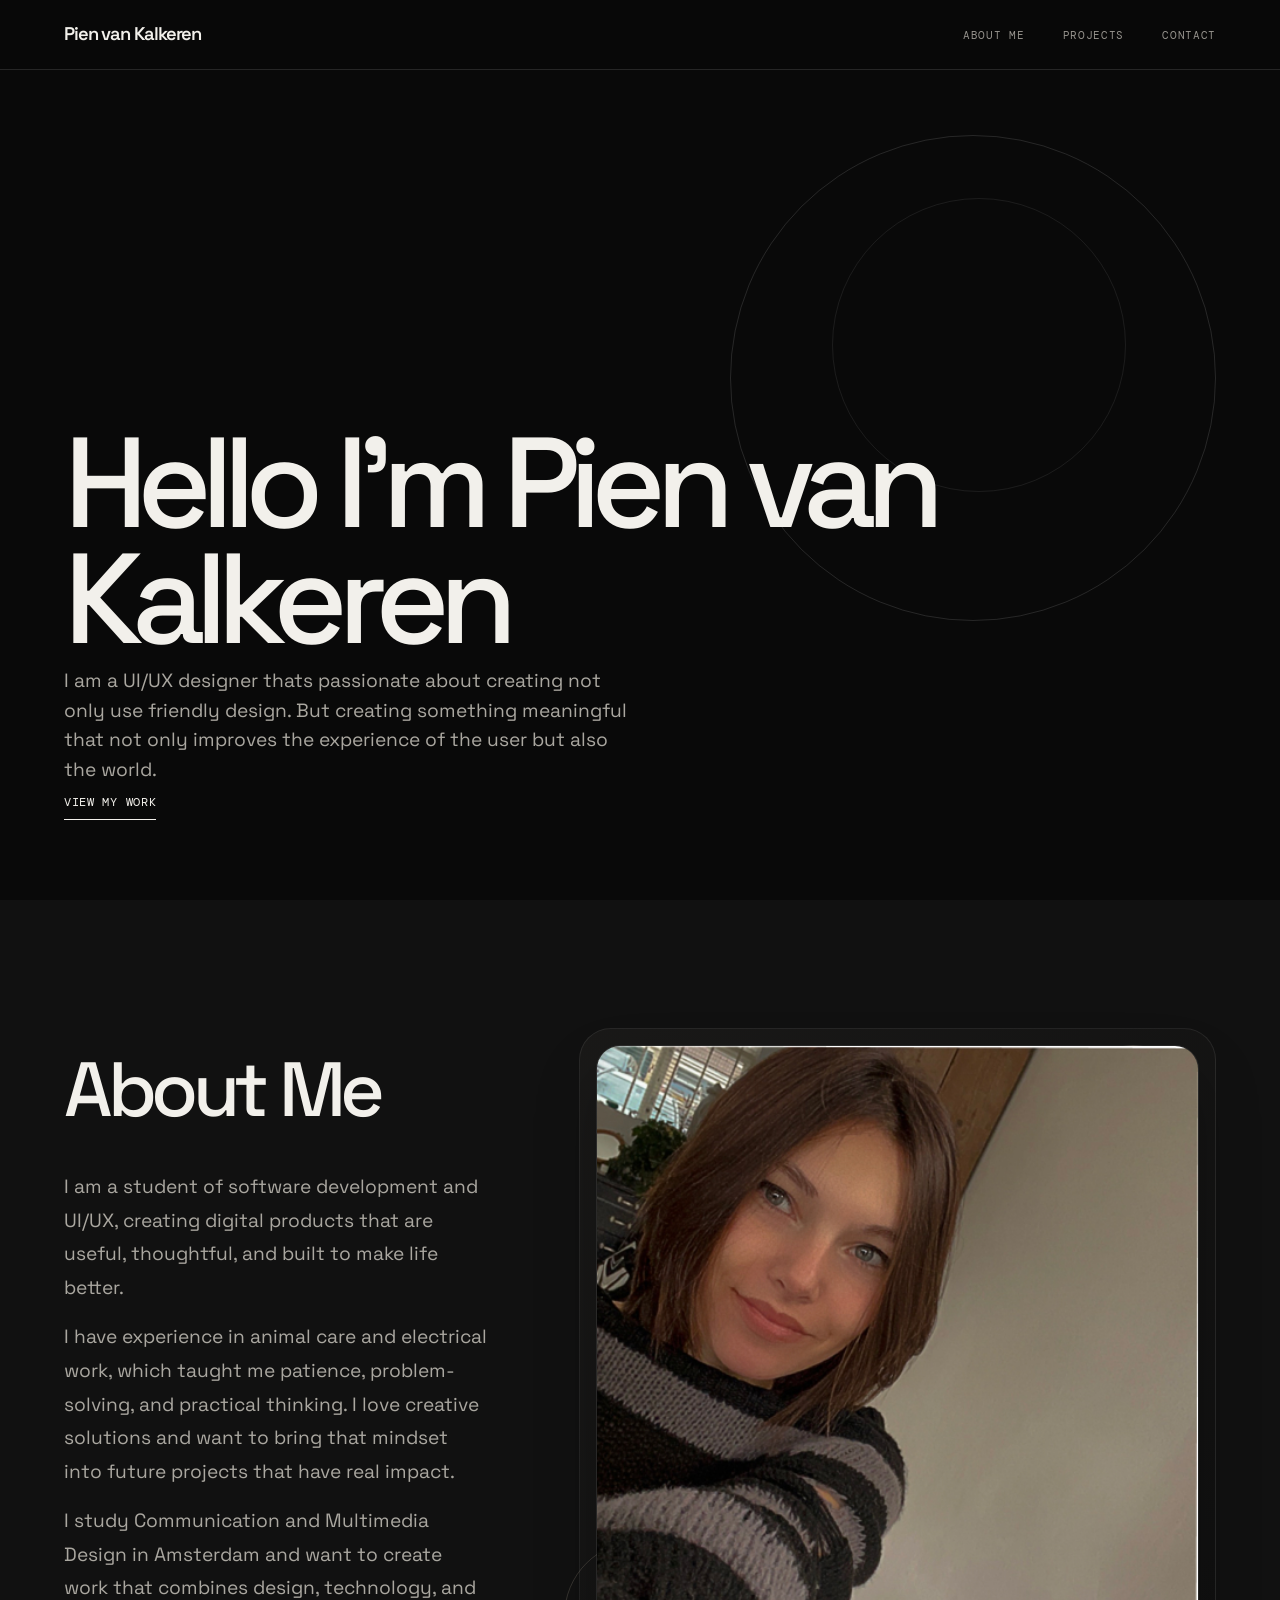
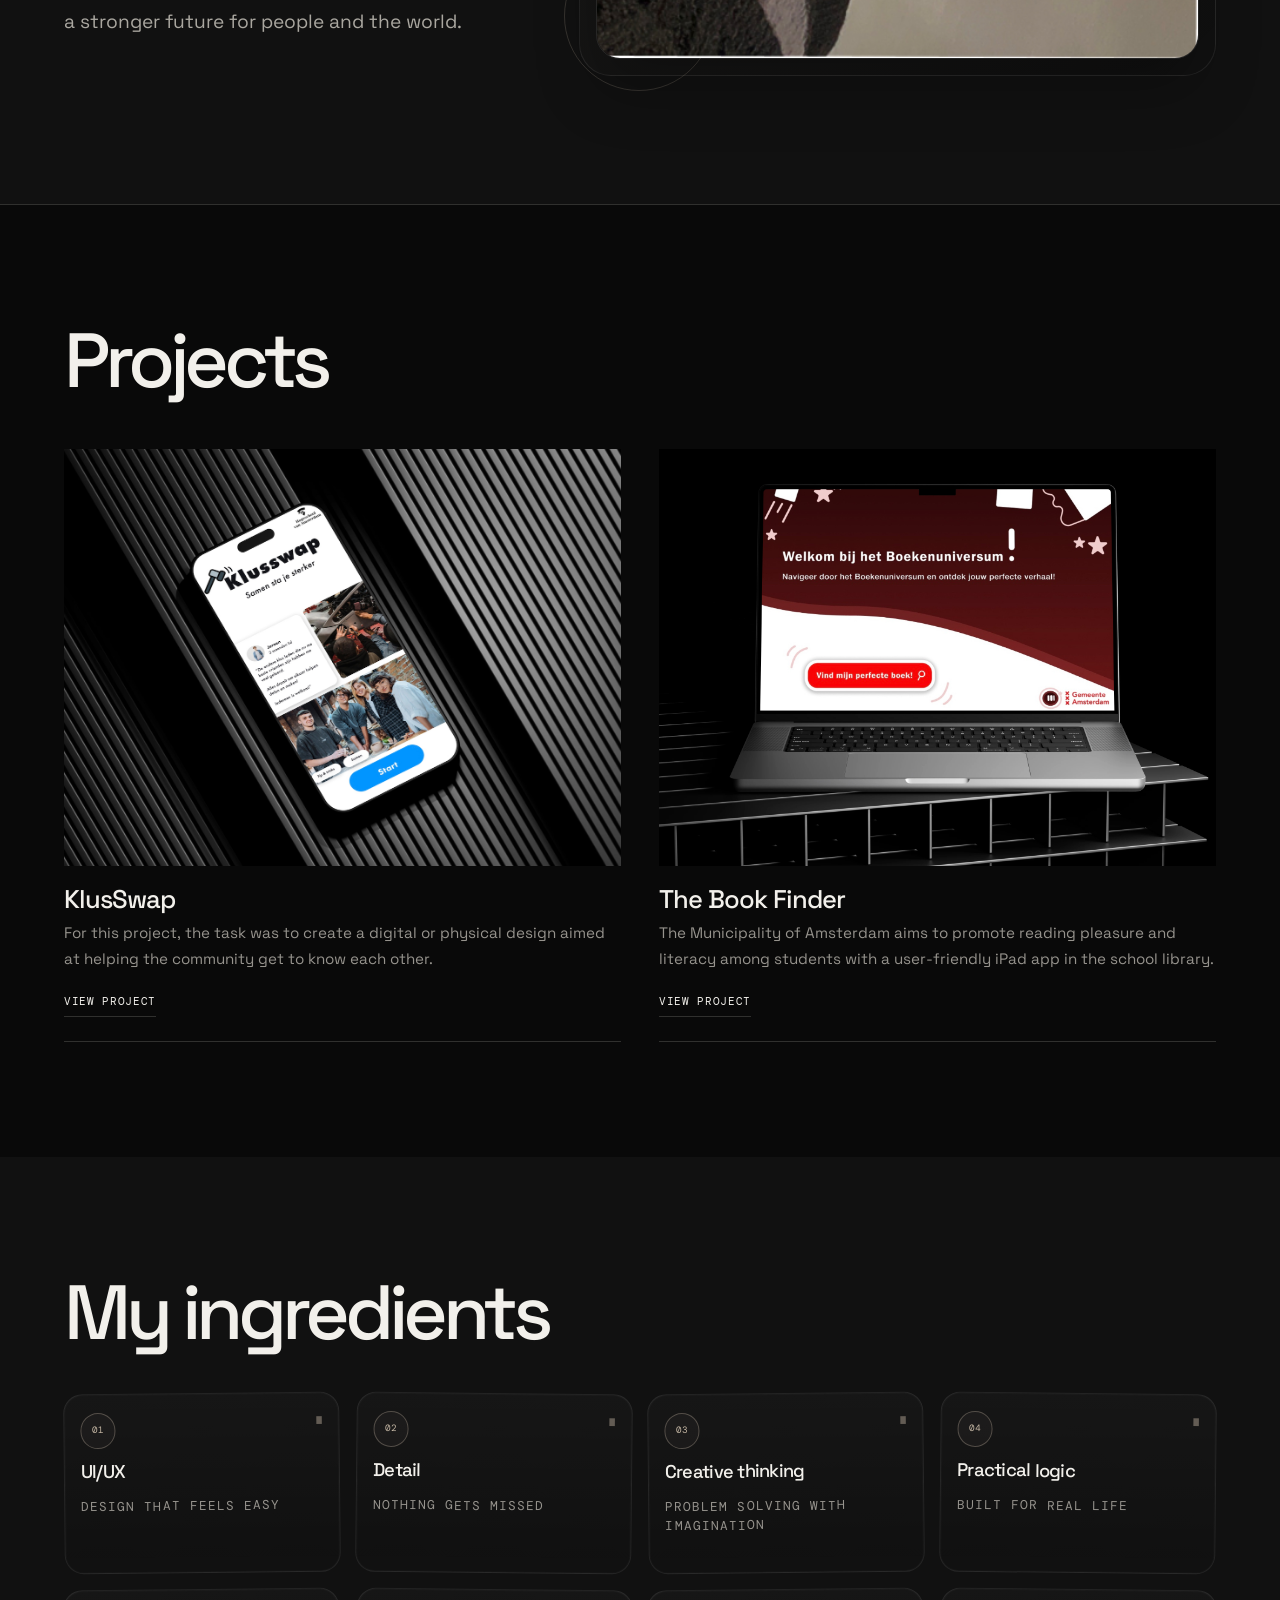
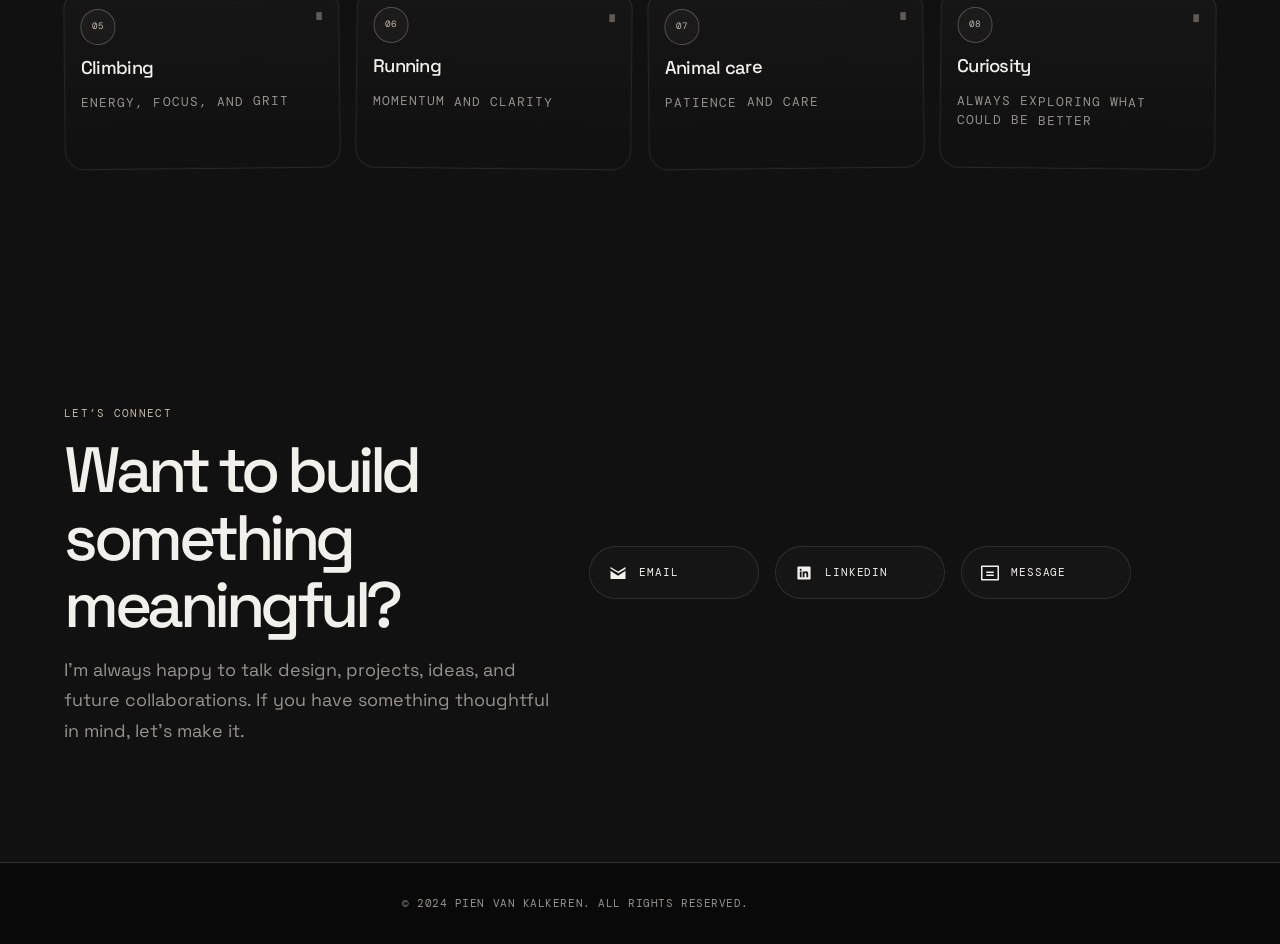
==== index.html @ 585f3066 "p" ====
<!DOCTYPE html>
<html lang="en">
<head>
    <meta charset="UTF-8">
    <meta name="viewport" content="width=device-width, initial-scale=1.0">
    <title>Portfolio | Pien van Kalkeren</title>
    <link rel="stylesheet" href="./css/styles.css">
    <link rel="stylesheet" href="https://fonts.googleapis.com/css2?family=Poppins:wght@400;600;700&display=swap">
</head>
<body class="home">
    <header>
        <nav>
            <a href="./index.html">Pien van Kalkeren</a>
                <ul>
                    <li><a href="./overmij.html">About Me</a></li>
                    <li><a href="./projecten.html">Projects</a></li>
                    <li><a href="./contact.html">Contact</a></li>
                </ul>

                 <div class="hamburger">
                       <svg xmlns="http://www.w3.org/2000/svg" fill="none" viewBox="0 0 24 24" stroke="currentColor">
                <path stroke-linecap="round" stroke-linejoin="round" stroke-width="2" d="M4 6h16M4 12h16M4 18h16"></path>
            </svg>
        </div>
        </nav>
    </header>
  
    <main>
        <section>
            <div>
                <h1>Hello I'm Pien van Kalkeren</h1>
                    <p>I am a UI/UX designer thats passionate about creating not only use friendly design. But creating something meaningful that not only improves the experience of the user but also the world. </p>
                         <a href="./projecten.html">View My Work</a>
            </div>
        </section>

        <section class="photo-section">
            <div class="text-left">
                <h2>About Me</h2>
                <p>I am a student of software development and UI/UX, creating digital products that are useful, thoughtful, and built to make life better.</p>
                <p>I have experience in animal care and electrical work, which taught me patience, problem-solving, and practical thinking. I love creative solutions and want to bring that mindset into future projects that have real impact.</p>
                <p>I study Communication and Multimedia Design in Amsterdam and want to create work that combines design, technology, and a stronger future for people and the world.</p>
            </div>
            <div class="image-right">
                <img src="./images/pien-portrait.jpg" alt="Pien van Kalkeren" />
            </div>
        </section>

        <section>
            <h2>Projects</h2>
            <div>
                <article>
                    <img src="./images/boekenzoeker.jpg" alt="Screenshot of Project 1">
                        <h3>KlusSwap</h3>
                            <p>For this project, the task was to create a digital or physical design aimed at helping the community get to know each other.</p>
                                <a href="./boekenzoeker.html">View Project</a>
                </article>
                <article>
                    <img src="./images/klusswap.jpg" alt="KlusSwap">
                        <h3> The Book Finder</h3>
                            <p>The Municipality of Amsterdam aims to promote reading pleasure and literacy among students with a user-friendly iPad app in the school library.</p>
                                <a href="./Klusswap.html">View Project</a>
                </article>
            </div>
        </section>

        <section class="creative-mix">
            <h2>My ingredients</h2>
            <div class="ingredient-grid">
                <div class="ingredient-card"><span>01</span><strong>UI/UX</strong><small>Design that feels easy</small></div>
                <div class="ingredient-card"><span>02</span><strong>Detail</strong><small>Nothing gets missed</small></div>
                <div class="ingredient-card"><span>03</span><strong>Creative thinking</strong><small>Problem solving with imagination</small></div>
                <div class="ingredient-card"><span>04</span><strong>Practical logic</strong><small>Built for real life</small></div>
                <div class="ingredient-card"><span>05</span><strong>Climbing</strong><small>Energy, focus, and grit</small></div>
                <div class="ingredient-card"><span>06</span><strong>Running</strong><small>Momentum and clarity</small></div>
                <div class="ingredient-card"><span>07</span><strong>Animal care</strong><small>Patience and care</small></div>
                <div class="ingredient-card"><span>08</span><strong>Curiosity</strong><small>Always exploring what could be better</small></div>
            </div>
        </section>

        <section class="contact-fun">
            <div class="contact-fun-copy">
                <small>Let’s connect</small>
                <h2>Want to build something meaningful?</h2>
                <p>I’m always happy to talk design, projects, ideas, and future collaborations. If you have something thoughtful in mind, let’s make it.</p>
            </div>

            <div class="contact-icons">
                <a href="mailto:pienvk@hotmail.com" class="contact-icon" aria-label="E-mail">
                    <svg xmlns="http://www.w3.org/2000/svg" width="48" height="48" fill="currentColor" viewBox="0 0 24 24"><path d="M12 12.713l10-6V4l-10 6-10-6v2l10 6zm0 2.872L2 9v11h20V9l-10 6.585z"></path></svg>
                    <span>Email</span>
                </a>

                <a href="https://www.linkedin.com/in/pien-van-kalkeren-864843231" class="contact-icon" target="_blank" aria-label="LinkedIn">
                    <svg xmlns="http://www.w3.org/2000/svg" x="0px" y="0px" width="30" height="30" viewBox="0 0 30 30">
                        <path d="M24,4H6C4.895,4,4,4.895,4,6v18c0,1.105,0.895,2,2,2h18c1.105,0,2-0.895,2-2V6C26,4.895,25.105,4,24,4z M10.954,22h-2.95 v-9.492h2.95V22z M9.449,11.151c-0.951,0-1.72-0.771-1.72-1.72c0-0.949,0.77-1.719,1.72-1.719c0.948,0,1.719,0.771,1.719,1.719 C11.168,10.38,10.397,11.151,9.449,11.151z M22.004,22h-2.948v-4.616c0-1.101-0.02-2.517-1.533-2.517 c-1.535,0-1.771,1.199-1.771,2.437V22h-2.948v-9.492h2.83v1.297h0.04c0.394-0.746,1.356-1.533,2.791-1.533 c2.987,0,3.539,1.966,3.539,4.522V22z"></path>
                    </svg>
                    <span>LinkedIn</span>
                </a>

                <a href="contactpagina.html" class="contact-icon" aria-label="Contact Form">
                    <svg xmlns="http://www.w3.org/2000/svg" width="48" height="48" fill="currentColor" viewBox="0 0 24 24"><path d="M0 3c0-.553.447-1 1-1h22c.553 0 1 .447 1 1v18c0 .553-.447 1-1 1H1c-.553 0-1-.447-1-1V3zm2 1v16h20V4H2zm5 6h10v2H7v-2zm0 4h10v2H7v-2z"></path></svg>
                    <span>Message</span>
                </a>
            </div>
        </section>
        
    </main>

    <footer>
        <p>&copy; 2024 Pien van Kalkeren. All rights reserved.</p>
    </footer>
    <script src="./java/script.js"></script>
</body>
</html>
---- css/styles.css ----
/* PIEN â€” Dark Editorial Portfolio
   Replace your existing stylesheet with this file.
   Keeps the page hooks/classes found in your original CSS:
   .home, .intro, .project-cards, .photo-section, .skills-section,
   .vaardigheden-sectie, .vaardigheden-content, .contact-form,
   .contact-icons, .contact-icon, .carousel-container, .mobiel-carousel,
   and the body classes .vaardigheden, .contactformulier, .boekenzoeker.
*/

@import url('https://fonts.googleapis.com/css2?family=DM+Mono:wght@400;500&family=Space+Grotesk:wght@400;500;600;700&family=Cormorant+Garamond:ital,wght@0,500;0,600;1,500&display=swap');

:root {
  --bg: #090909;
  --surface: #111111;
  --surface-soft: #171717;
  --text: #f2f0eb;
  --muted: #96938d;
  --line: #30302e;
  --accent: #c6b8a5;
  --serif: 'Cormorant Garamond', Georgia, serif;
  --sans: 'Space Grotesk', Arial, sans-serif;
  --mono: 'DM Mono', monospace;
  --page-width: 1440px;
  --gutter: clamp(1.25rem, 5vw, 5rem);
}

*,
*::before,
*::after {
  box-sizing: border-box;
  margin: 0;
  padding: 0;
}

html {
  scroll-behavior: smooth;
  background: var(--bg);
}

body {
  min-height: 100%;
  overflow-x: hidden;
  background: var(--bg);
  color: var(--text);
  font-family: var(--sans);
  font-size: 16px;
  line-height: 1.65;
  -webkit-font-smoothing: antialiased;
  text-rendering: optimizeLegibility;
}

body, button, input, textarea {
  font-family: var(--sans);
}

img, video, iframe {
  max-width: 100%;
}

img {
  display: block;
  height: auto;
  object-fit: cover;
}

a {
  color: inherit;
  text-decoration: none;
  transition: color .25s ease, opacity .25s ease;
}

a:hover {
  color: var(--accent);
}

button {
  color: inherit;
  font: inherit;
}

::selection {
  color: var(--bg);
  background: var(--accent);
}

:focus-visible {
  outline: 1px solid var(--accent);
  outline-offset: 5px;
}

/* Type */
h1, h2, h3, h4 {
  color: var(--text);
  font-weight: 500;
  line-height: 1.05;
  letter-spacing: -.055em;
}

h1 { font-size: clamp(3.5rem, 9vw, 9rem); }
h2 { font-size: clamp(2.5rem, 5vw, 5.5rem); }
h3 { font-size: clamp(1.35rem, 2vw, 2rem); }

p {
  color: var(--muted);
  max-width: 68ch;
}

small, .eyebrow, .meta, .project-meta {
  font-family: var(--mono);
  font-size: .68rem;
  line-height: 1.5;
  letter-spacing: .08em;
  text-transform: uppercase;
  color: var(--muted);
}

/* Shared layout */
main {
  width: min(100%, var(--page-width));
  margin-inline: auto;
}

section {
  position: relative;
}

hr, .rule {
  border: 0;
  border-top: 1px solid var(--line);
}

/* Navigation */
header {
  position: fixed;
  z-index: 100;
  inset: 0 0 auto;
  width: 100%;
  padding: 1.15rem var(--gutter);
  background: rgba(9, 9, 9, .86);
  border-bottom: 1px solid rgba(255,255,255,.12);
  backdrop-filter: blur(14px);
  -webkit-backdrop-filter: blur(14px);
}

header nav {
  width: min(100%, var(--page-width));
  margin-inline: auto;
  min-height: 2rem;
  display: flex;
  align-items: center;
  justify-content: space-between;
  gap: 2rem;
  padding: 0;
  background: transparent;
}

header nav > a:first-child {
  color: var(--text);
  font-size: 1.15rem;
  font-weight: 600;
  letter-spacing: -.06em;
}

header nav ul {
  display: flex;
  align-items: center;
  gap: clamp(1.2rem, 3vw, 3rem);
  list-style: none;
}

header nav ul li {
  margin: 0;
}

header nav ul li a {
  color: var(--muted);
  font-family: var(--mono);
  font-size: .68rem;
  letter-spacing: .06em;
  text-transform: uppercase;
}

header nav ul li a:hover,
header nav ul li a[aria-current="page"] {
  color: var(--text);
}

.hamburger {
  display: none;
  cursor: pointer;
  border: 0;
  background: transparent;
}

.hamburger svg {
  width: 25px;
  height: 25px;
  stroke: var(--text);
}

/* Home â€” editorial hero */
.home section:first-of-type {
  min-height: min(900px, 100svh);
  padding: 9rem var(--gutter) 5rem;
  display: flex;
  flex-direction: column;
  align-items: flex-start;
  justify-content: flex-end;
  gap: 1.5rem;
  text-align: left;
  color: var(--text);
  background: var(--bg);
  overflow: hidden;
}

.home section:first-of-type::before {
  content: '';
  position: absolute;
  inset: 15% 5% auto auto;
  width: min(38vw, 520px);
  aspect-ratio: 1;
  border: 1px solid rgba(255,255,255,.12);
  border-radius: 50%;
  pointer-events: none;
}

.home section:first-of-type::after {
  content: '';
  position: absolute;
  top: 22%;
  right: 12%;
  width: min(23vw, 310px);
  aspect-ratio: 1;
  border: 1px solid rgba(255,255,255,.08);
  border-radius: 50%;
  pointer-events: none;
}

.home section:first-of-type h1 {
  position: relative;
  z-index: 1;
  max-width: 11ch;
  padding: 0;
  margin: 0;
  color: var(--text);
  background: none;
  font-size: clamp(3.7rem, 10vw, 10rem);
  font-weight: 500;
  line-height: .91;
  letter-spacing: -.085em;
  animation: none;
}

.home section:first-of-type h1 em {
  color: var(--accent);
  font-family: var(--serif);
  font-weight: 500;
}

.home section:first-of-type p {
  position: relative;
  z-index: 1;
  max-width: 36rem;
  margin: .5rem 0 0;
  color: #aaa7a0;
  font-size: clamp(1rem, 1.5vw, 1.25rem);
  line-height: 1.55;
}

.home section:first-of-type a {
  position: relative;
  z-index: 1;
  display: inline-flex;
  align-items: center;
  gap: .8rem;
  margin-top: .5rem;
  padding: 0 0 .45rem;
  border: 0;
  border-bottom: 1px solid var(--text);
  border-radius: 0;
  color: var(--text);
  background: transparent;
  font-family: var(--mono);
  font-size: .72rem;
  font-weight: 400;
  letter-spacing: .06em;
  text-transform: uppercase;
  animation: none;
}

.home section:first-of-type a:hover {
  color: var(--accent);
  border-color: var(--accent);
  transform: none;
  background: transparent;
}

/* Home â€” about */
.home section:nth-of-type(2) {
  padding: clamp(5rem, 10vw, 10rem) var(--gutter);
  background: var(--surface);
  text-align: left;
}

.home section:nth-of-type(2) h2 {
  max-width: 12ch;
  margin: 0 0 2.5rem;
  color: var(--text);
  background: none;
  font-size: clamp(2.7rem, 6vw, 6rem);
  letter-spacing: -.07em;
  animation: none;
}

.home section:nth-of-type(2) h2 em {
  color: var(--accent);
  font-family: var(--serif);
  font-weight: 500;
}

.home section:nth-of-type(2) p {
  max-width: 55rem;
  margin: 0 0 1rem;
  color: #aaa7a0;
  font-size: clamp(1.05rem, 1.5vw, 1.35rem);
  line-height: 1.75;
  animation: none;
}

/* Home â€” selected projects */
.home section:nth-of-type(3) {
  padding: clamp(5rem, 9vw, 9rem) var(--gutter);
  background: var(--bg);
  color: var(--text);
  text-align: left;
}

.home section:nth-of-type(3) h2 {
  margin-bottom: 3rem;
  color: var(--text);
  background: none;
  font-size: clamp(2.7rem, 6vw, 6rem);
  letter-spacing: -.07em;
}

.home section:nth-of-type(3) > div {
  display: grid;
  grid-template-columns: repeat(2, minmax(0, 1fr));
  gap: clamp(1.5rem, 3vw, 3rem);
  padding: 0;
}

.home section:nth-of-type(3) article {
  overflow: hidden;
  padding: 0 0 1.5rem;
  border: 0;
  border-bottom: 1px solid var(--line);
  border-radius: 0;
  background: transparent;
  box-shadow: none;
  text-align: left;
  transition: opacity .3s ease;
}

.home section:nth-of-type(3) article:hover {
  transform: none;
  box-shadow: none;
  opacity: .84;
}

.home section:nth-of-type(3) article img {
  width: 100%;
  aspect-ratio: 4 / 3;
  height: auto;
  object-fit: cover;
  transition: transform .7s cubic-bezier(.2,.7,.2,1);
}

.home section:nth-of-type(3) article:hover img {
  transform: scale(1.025);
}

.home section:nth-of-type(3) article h3 {
  margin: 1.2rem 0 .5rem;
  color: var(--text);
  background: none;
  font-size: clamp(1.4rem, 2vw, 2rem);
  letter-spacing: -.04em;
}

.home section:nth-of-type(3) article p {
  margin: 0 0 1rem;
  color: var(--muted);
  font-size: .95rem;
}

.home section:nth-of-type(3) article a {
  display: inline-flex;
  align-items: center;
  gap: .5rem;
  margin: .4rem 0 0;
  padding: 0 0 .3rem;
  border-bottom: 1px solid var(--line);
  border-radius: 0;
  background: transparent;
  box-shadow: none;
  color: var(--text);
  font-family: var(--mono);
  font-size: .68rem;
  font-weight: 400;
  letter-spacing: .06em;
  text-transform: uppercase;
}

.home section:nth-of-type(3) article a:hover {
  color: var(--accent);
  border-color: var(--accent);
  background: transparent;
  transform: none;
  box-shadow: none;
}

/* Home â€” skills */
.home section:nth-of-type(4) {
  padding: clamp(5rem, 9vw, 9rem) var(--gutter);
  background: var(--surface);
  text-align: left;
}

.home section:nth-of-type(4) h2 {
  margin-bottom: 2.5rem;
  color: var(--text);
  background: none;
  font-size: clamp(2.7rem, 6vw, 6rem);
  letter-spacing: -.07em;
}

.creative-mix {
  padding: clamp(5rem, 9vw, 9rem) var(--gutter);
  background: var(--surface);
}

.creative-mix h2 {
  margin-bottom: 2.5rem;
  color: var(--text);
  background: none;
  font-size: clamp(2.7rem, 6vw, 6rem);
  letter-spacing: -.07em;
}

.ingredient-grid {
  position: relative;
  z-index: 1;
  display: grid;
  grid-template-columns: repeat(4, minmax(0, 1fr));
  gap: 1rem;
}

.ingredient-card {
  position: relative;
  display: flex;
  flex-direction: column;
  align-items: flex-start;
  gap: .55rem;
  min-height: 180px;
  padding: 1.15rem 1rem 1.1rem;
  border: 1px solid rgba(255,255,255,.08);
  border-radius: 1.2rem;
  background: linear-gradient(180deg, rgba(255,255,255,.025), rgba(255,255,255,0));
  box-shadow: inset 0 0 0 1px rgba(255,255,255,.02);
  color: var(--text);
  transition: transform .25s ease, border-color .25s ease;
}

.ingredient-card:nth-child(odd) {
  transform: rotate(-.6deg);
}

.ingredient-card:nth-child(even) {
  transform: rotate(.6deg);
}

.ingredient-card:hover {
  transform: translateY(-4px) rotate(0deg);
  border-color: rgba(198,184,165,.4);
}

.ingredient-card::before {
  content: '∎';
  position: absolute;
  right: .9rem;
  top: .8rem;
  color: rgba(198,184,165,.55);
  font-size: 1rem;
  opacity: .8;
}

.ingredient-card span {
  display: inline-flex;
  align-items: center;
  justify-content: center;
  width: 2.2rem;
  height: 2.2rem;
  border: 1px solid rgba(198,184,165,.32);
  border-radius: 50%;
  background: rgba(198,184,165,.04);
  color: var(--accent);
  font-family: var(--mono);
  font-size: .58rem;
  letter-spacing: .08em;
}

.ingredient-card strong {
  font-size: 1.15rem;
  font-weight: 500;
  letter-spacing: -.04em;
}

.ingredient-card small {
  color: var(--muted);
  font-size: .8rem;
  line-height: 1.55;
}

@media (max-width: 800px) {
  .ingredient-grid {
    grid-template-columns: repeat(2, minmax(0, 1fr));
  }
}

@media (max-width: 600px) {
  .ingredient-grid {
    grid-template-columns: 1fr;
  }

  .creative-mix::before,
  .creative-mix::after {
    opacity: .35;
  }

  .ingredient-card:nth-child(odd),
  .ingredient-card:nth-child(even) {
    transform: none;
  }
}

/* Intro and project overview */
.intro {
  padding: clamp(9rem, 17vw, 15rem) var(--gutter) 4rem;
  margin: 0;
  text-align: left;
}

.intro h1,
.intro h2 {
  max-width: 12ch;
  margin: 0 0 1.5rem;
  color: var(--text);
  background: none;
  font-size: clamp(3.4rem, 9vw, 8rem);
  line-height: .95;
  letter-spacing: -.08em;
  animation: none;
}

.intro p {
  max-width: 42rem;
  margin: 0;
  color: var(--muted);
  font-size: clamp(1rem, 1.5vw, 1.25rem);
}

.scroll-btn {
  display: inline-flex;
  margin-top: 2rem;
  padding: 0 0 .4rem;
  border: 0;
  border-bottom: 1px solid var(--text);
  border-radius: 0;
  background: transparent;
  color: var(--text);
  font-family: var(--mono);
  font-size: .7rem;
  text-transform: uppercase;
}

.scroll-btn:hover {
  color: var(--accent);
  transform: none;
}

.project-cards {
  display: grid;
  grid-template-columns: repeat(2, minmax(0, 1fr));
  gap: clamp(1.5rem, 3vw, 3rem);
  padding: 1rem var(--gutter) clamp(6rem, 10vw, 10rem);
  margin: 0 auto;
}

.project-cards article {
  overflow: hidden;
  padding: 0 0 1.5rem;
  border: 0;
  border-bottom: 1px solid var(--line);
  border-radius: 0;
  background: transparent;
  box-shadow: none;
  color: var(--text);
  transition: opacity .3s ease;
}

.project-cards article:hover {
  transform: none;
  box-shadow: none;
  opacity: .82;
}

.project-cards article img {
  width: 100%;
  aspect-ratio: 4 / 3;
  height: auto;
  border-radius: 0;
  transition: transform .7s cubic-bezier(.2,.7,.2,1);
}

.project-cards article:hover img {
  transform: scale(1.025);
}

.project-cards article h3 {
  margin-top: 1.2rem;
  color: var(--text);
  background: none;
  font-size: clamp(1.4rem, 2vw, 2rem);
  letter-spacing: -.04em;
}

.project-cards article p {
  margin-top: .5rem;
  color: var(--muted);
  font-size: .95rem;
}

.project-cards article a {
  display: inline-flex;
  margin-top: 1rem;
  padding: 0 0 .3rem;
  border-bottom: 1px solid var(--line);
  border-radius: 0;
  background: transparent;
  color: var(--text);
  font-family: var(--mono);
  font-size: .68rem;
  font-weight: 400;
  letter-spacing: .06em;
  text-transform: uppercase;
}

.project-cards article a:hover {
  color: var(--accent);
  border-color: var(--accent);
  background: transparent;
  transform: none;
}

/* Project detail / image and text sections */
.photo-section {
  display: grid;
  grid-template-columns: minmax(0, .8fr) minmax(0, 1.2fr);
  align-items: center;
  gap: clamp(2rem, 7vw, 7rem);
  padding: clamp(4rem, 9vw, 9rem) var(--gutter);
  margin: 0;
  border: 0;
  border-bottom: 1px solid var(--line);
  border-radius: 0;
  box-shadow: none;
  overflow: visible;
}

.text-left {
  flex: initial;
  text-align: left;
}

.text-left h2 {
  margin-bottom: 1.5rem;
  color: var(--text);
  font-size: clamp(2.3rem, 5vw, 5rem);
  letter-spacing: -.07em;
}

.text-left p {
  margin-bottom: 1rem;
  color: var(--muted);
}

.text-left a {
  display: inline-flex;
  margin-top: 1.2rem;
  padding: 0 0 .4rem;
  border-bottom: 1px solid var(--text);
  border-radius: 0;
  background: transparent;
  color: var(--text);
  font-family: var(--mono);
  font-size: .7rem;
  text-transform: uppercase;
}

.text-left a:hover {
  color: var(--accent);
  background: transparent;
}

.image-right {
  position: relative;
  display: grid;
  place-items: center;
  padding: 1rem;
  background: linear-gradient(135deg, rgba(198,184,165,.05), rgba(255,255,255,0));
  border: 1px solid rgba(255,255,255,.08);
  border-radius: 2rem;
}

.image-right::before,
.image-right::after {
  content: '';
  position: absolute;
  border: 1px solid rgba(198,184,165,.2);
  pointer-events: none;
}

.image-right::before {
  inset: 1rem 1.4rem auto auto;
  width: 120px;
  height: 120px;
  border-radius: 50%;
}

.image-right::after {
  inset: auto auto -1rem -1rem;
  width: 150px;
  height: 150px;
  border-radius: 50%;
}

.image-right img {
  position: relative;
  z-index: 1;
  width: 100%;
  max-width: none;
  min-height: 520px;
  border-radius: 1.5rem;
  box-shadow: 0 30px 60px rgba(0,0,0,.26);
  object-fit: cover;
  animation: none;
  border: 1px solid rgba(255,255,255,.08);
}

/* Skills page */
body.vaardigheden main {
  min-height: 100vh;
  padding: 10rem var(--gutter) 6rem;
  background: var(--bg);
}

body.vaardigheden h1,
body.vaardigheden h2,
body.vaardigheden h3 {
  color: var(--text);
  font-weight: 500;
  letter-spacing: -.055em;
}

body.vaardigheden h2 {
  margin-bottom: 1.5rem;
  font-size: clamp(2.5rem, 5vw, 5rem);
  text-align: left;
}

body.vaardigheden article p {
  max-width: 55rem;
  margin-bottom: 2rem;
  color: var(--muted);
  font-size: 1.05rem;
  line-height: 1.8;
  text-align: left;
}

body.vaardigheden section {
  margin-bottom: 4rem;
}

body.vaardigheden section h3 {
  margin: 2rem 0 1rem;
  font-size: clamp(1.5rem, 3vw, 2.5rem);
  text-align: left;
}

body.vaardigheden section ul {
  display: flex;
  flex-wrap: wrap;
  justify-content: flex-start;
  gap: .7rem;
  padding: 0;
  list-style: none;
}

body.vaardigheden section ul li {
  padding: .65rem 1rem;
  border: 1px solid var(--line);
  border-radius: 0;
  background: transparent;
  color: #d7d4ce;
  font-size: .9rem;
  font-weight: 400;
  transition: border-color .25s ease, color .25s ease;
}

body.vaardigheden section ul li:hover {
  border-color: var(--accent);
  color: var(--accent);
  background: transparent;
  transform: none;
}

/* Legacy skills components, if still used in the HTML */
.skills-section {
  display: grid;
  grid-template-columns: repeat(2, minmax(0, 1fr));
  gap: 2rem;
  padding: 2rem 0;
  background: transparent;
  color: var(--text);
  text-align: left;
}

.skill {
  width: 100%;
  margin-bottom: 1rem;
  text-align: left;
}

.skill h3,
.skills-section .skill h3 {
  margin-bottom: .5rem;
  color: var(--text);
  font-size: 1rem;
  text-align: left;
}

.progress-bar {
  width: 100%;
  height: 2px;
  margin: .6rem 0;
  overflow: hidden;
  border-radius: 0;
  background: #333;
}

.progress {
  height: 100%;
  border-radius: 0;
  background: var(--accent);
  transition: width .5s ease;
}

.skills-section .progress.photoshop { width: 60%; }
.skills-section .progress.illustrator { width: 70%; }
.skills-section .progress.indesign { width: 30%; }
.skills-section .progress.xd { width: 75%; }
.skills-section .progress.after-effects { width: 30%; }
.skills-section .progress.figma { width: 85%; }
.skills-section .progress.sketch { width: 50%; }
.skills-section .progress.lightroom { width: 70%; }

.percentage {
  color: var(--muted);
  font-family: var(--mono);
  font-size: .75rem;
}

.vaardigheden-sectie {
  position: relative;
  margin-top: 4rem;
  padding: clamp(2rem, 5vw, 5rem) 0;
  overflow: hidden;
  border: 0;
  border-top: 1px solid var(--line);
  border-bottom: 1px solid var(--line);
  border-radius: 0;
  background: transparent;
  box-shadow: none;
  animation: none;
}

.vaardigheden-content {
  display: grid;
  grid-template-columns: repeat(2, minmax(0, 1fr));
  gap: 1rem;
  justify-content: initial;
  padding-top: 1rem;
}

.vaardigheden-content article {
  width: auto;
  margin: 0;
  padding: 1.5rem 0;
  border: 0;
  border-bottom: 1px solid var(--line);
  border-radius: 0;
  background: transparent;
  box-shadow: none;
  transition: none;
}

.vaardigheden-content article:hover {
  transform: none;
  box-shadow: none;
}

.vaardigheden-content article h3 {
  margin-bottom: 1rem;
  color: var(--text);
  font-size: 1.3rem;
  letter-spacing: -.04em;
  text-shadow: none;
}

.vaardigheden-content article ul {
  padding: 0;
  list-style: none;
}

.vaardigheden-content article ul li {
  position: relative;
  margin-bottom: .5rem;
  padding: .5rem 0;
  background: transparent;
  color: var(--muted);
  font-size: .95rem;
}

.vaardigheden-content article ul li:hover {
  background: transparent;
  color: var(--accent);
}

.vaardigheden-content article ul li::before {
  display: none;
}

/* Contact page */
body.contactformulier main {
  width: min(100% - 2 * var(--gutter), 850px);
  margin: 0 auto;
  padding: 10rem 0 7rem;
}

body.contactformulier section {
  margin-bottom: 3rem;
  opacity: 1;
  transform: none;
  animation: none;
}

body.contactformulier .contact-form form {
  display: flex;
  flex-direction: column;
  gap: 1rem;
}

body.contactformulier .contact-form input,
body.contactformulier .contact-form textarea {
  width: 100%;
  margin: 0;
  padding: 1rem 0;
  border: 0;
  border-bottom: 1px solid var(--line);
  border-radius: 0;
  background: transparent;
  color: var(--text);
  font-size: 1rem;
  resize: vertical;
}

body.contactformulier .contact-form input::placeholder,
body.contactformulier .contact-form textarea::placeholder {
  color: #77746f;
}

body.contactformulier .contact-form input:focus,
body.contactformulier .contact-form textarea:focus {
  outline: 0;
  border-color: var(--accent);
}

body.contactformulier .contact-form button {
  align-self: flex-start;
  width: auto;
  margin-top: 1rem;
  padding: .8rem 0;
  border: 0;
  border-bottom: 1px solid var(--text);
  border-radius: 0;
  background: transparent;
  color: var(--text);
  font-family: var(--mono);
  font-size: .7rem;
  letter-spacing: .06em;
  text-transform: uppercase;
  cursor: pointer;
  transition: color .25s ease, border-color .25s ease;
}

body.contactformulier .contact-form button:hover {
  color: var(--accent);
  border-color: var(--accent);
  transform: none;
  background: transparent;
}

body.contactformulier .social-media ul {
  padding: 0;
  list-style: none;
}

body.contactformulier .social-media ul li {
  margin: .8rem 0;
}

body.contactformulier .social-media ul li a {
  color: var(--muted);
  font-family: var(--mono);
  font-size: .8rem;
  text-transform: uppercase;
}

body.contactformulier .social-media ul li a:hover {
  color: var(--text);
  transform: none;
}

.contact-fun {
  display: grid;
  grid-template-columns: minmax(0, 1.1fr) minmax(0, 1.4fr);
  align-items: center;
  gap: 2rem;
  padding: clamp(5rem, 9vw, 9rem) var(--gutter);
  background: var(--surface);
}

.contact-fun-copy small {
  display: inline-block;
  margin-bottom: 1rem;
  color: var(--accent);
  font-family: var(--mono);
  font-size: .68rem;
  letter-spacing: .12em;
  text-transform: uppercase;
}

.contact-fun-copy h2 {
  max-width: 12ch;
  margin-bottom: 1rem;
  color: var(--text);
  background: none;
  font-size: clamp(2.5rem, 5vw, 5.4rem);
  letter-spacing: -.07em;
}

.contact-fun-copy p {
  max-width: 38rem;
  color: var(--muted);
  font-size: clamp(1rem, 1.4vw, 1.2rem);
  line-height: 1.7;
}

.contact-icons {
  display: flex;
  justify-content: flex-start;
  flex-wrap: wrap;
  gap: 1rem;
  margin-top: 0;
}

.contact-icon {
  display: inline-flex;
  align-items: center;
  gap: .75rem;
  min-width: 170px;
  padding: 1rem 1.2rem;
  border: 1px solid rgba(255,255,255,.1);
  border-radius: 999px;
  background: rgba(255,255,255,.02);
  box-shadow: none;
  color: var(--text);
  transition: border-color .25s ease, transform .25s ease, color .25s ease;
}

.contact-icon span {
  font-family: var(--mono);
  font-size: .7rem;
  letter-spacing: .08em;
  text-transform: uppercase;
}

.contact-icon svg {
  width: 18px;
  height: 18px;
  fill: currentColor;
}

.contact-icon:hover {
  transform: translateY(-2px);
  border-color: rgba(198,184,165,.5);
  box-shadow: none;
  color: var(--accent);
}

.contact-icon:hover svg {
  fill: currentColor;
}

@media (max-width: 800px) {
  .contact-fun {
    grid-template-columns: 1fr;
  }
}

@media (max-width: 600px) {
  .contact-icon {
    width: 100%;
    justify-content: center;
  }
}

/* Project detail page â€” bookszoeker legacy page */
body.boekenzoeker main {
  width: min(100% - 2 * var(--gutter), 1200px);
  margin: 0 auto;
  padding: 10rem 0 8rem;
}

body.boekenzoeker main > div {
  display: grid;
  gap: 1.5rem;
}

body.boekenzoeker section {
  margin-bottom: 0;
  padding: clamp(1.5rem, 3vw, 2.5rem);
  border: 1px solid rgba(255,255,255,.08);
  border-radius: 1.25rem;
  background: rgba(17,17,17,.72);
  box-shadow: 0 24px 60px rgba(0,0,0,.2);
}

body.boekenzoeker .hero {
  padding: 0;
  border: 0;
  border-radius: 0;
  background: transparent;
  box-shadow: none;
}

body.boekenzoeker .hero-text {
  display: grid;
  grid-template-columns: minmax(0, 1.05fr) minmax(0, .95fr);
  align-items: center;
  gap: clamp(2rem, 5vw, 4rem);
  padding: clamp(1.5rem, 3vw, 2rem) 0 0;
}

body.boekenzoeker .hero img {
  width: 100%;
  max-height: 620px;
  object-fit: cover;
  border: 1px solid rgba(255,255,255,.08);
  border-radius: 1.5rem;
  box-shadow: 0 26px 60px rgba(0,0,0,.25);
  background: linear-gradient(135deg, rgba(198,184,165,.08), rgba(255,255,255,0));
}

body.boekenzoeker .hero h1 {
  margin: 0 0 1rem;
  color: var(--text);
  background: none;
  font-size: clamp(3rem, 7vw, 7rem);
  letter-spacing: -.08em;
}

body.boekenzoeker .hero p {
  margin: 0;
  color: var(--muted);
  font-size: clamp(1.05rem, 1.5vw, 1.3rem);
  line-height: 1.7;
}

body.boekenzoeker img {
  border-radius: 0;
}

body.boekenzoeker main h3 {
  margin-bottom: 1rem;
  color: var(--text);
  font-size: clamp(1.35rem, 2vw, 2.2rem);
  letter-spacing: -.05em;
}

body.boekenzoeker main p,
body.boekenzoeker main ul li {
  color: var(--muted);
  font-size: 1rem;
  line-height: 1.8;
}

body.boekenzoeker main p {
  margin-bottom: 1.5rem;
}

body.boekenzoeker main ul {
  display: flex;
  flex-wrap: wrap;
  gap: .7rem;
  margin: 1.5rem 0 0;
  list-style: none;
}

body.boekenzoeker main section:nth-of-type(4) ul li {
  display: inline-flex;
  margin: 0;
  padding: .65rem 1rem;
  border: 1px solid rgba(255,255,255,.08);
  border-radius: 999px;
  background: rgba(255,255,255,.02);
  box-shadow: none;
  color: var(--muted);
  font-size: 0.9rem;
  transition: border-color .25s ease, color .25s ease, transform .25s ease;
}

body.boekenzoeker main section:nth-of-type(4) ul li:hover {
  transform: translateY(-1px);
  background: rgba(255,255,255,.02);
  color: var(--accent);
  border-color: rgba(198,184,165,.65);
}

body.boekenzoeker main section:nth-of-type(4) ul li::before {
  display: none;
}

body.boekenzoeker main a {
  display: inline-flex;
  align-items: center;
  justify-content: center;
  margin: .25rem 1rem .25rem 0;
  padding: .8rem 1.2rem;
  border: 1px solid rgba(255,255,255,.12);
  border-radius: 999px;
  background: transparent;
  color: var(--text);
  font-family: var(--mono);
  font-size: .7rem;
  font-weight: 500;
  letter-spacing: .08em;
  text-decoration: none;
  text-transform: uppercase;
  transition: border-color .25s ease, color .25s ease, transform .25s ease, background .25s ease;
}

body.boekenzoeker main a:hover {
  color: var(--accent);
  border-color: rgba(198,184,165,.8);
  background: rgba(198,184,165,.04);
  transform: translateY(-1px);
}

body.boekenzoeker .mobiel-carousel-container {
  position: relative;
  max-width: 1100px;
  margin: 0 auto;
  padding: 1.5rem 0 2rem;
}

body.boekenzoeker .mobiel-carousel-container::before {
  content: '';
  position: absolute;
  inset: 1rem 0 auto 0;
  height: calc(100% - 1rem);
  border: 1px solid rgba(198,184,165,.12);
  border-radius: 2rem;
  pointer-events: none;
}

@media (max-width: 800px) {
  body.boekenzoeker main {
    width: calc(100% - 2rem);
    padding-top: 8rem;
  }

  body.boekenzoeker .hero-text {
    grid-template-columns: 1fr;
  }
}

@media (max-width: 600px) {
  body.boekenzoeker main {
    width: calc(100% - 1.5rem);
  }

  body.boekenzoeker section {
    padding: 1.25rem 1rem;
  }

  body.boekenzoeker main a {
    width: 100%;
    margin-right: 0;
  }
}

/* Image carousels â€” retain existing controls */
.carousel-container {
  position: relative;
  width: min(100%, 1100px);
  max-width: 1100px;
  margin: 2rem auto;
  padding: 2rem 1.5rem 2.5rem;
  overflow: hidden;
  border: 1px solid rgba(255,255,255,.08);
  border-radius: 2rem;
  background:
    linear-gradient(180deg, rgba(18,18,18,.9), rgba(10,10,10,.78)),
    radial-gradient(circle at top left, rgba(198,184,165,.12), transparent 40%),
    repeating-linear-gradient(
      90deg,
      rgba(255,255,255,.02) 0,
      rgba(255,255,255,.02) 1px,
      transparent 1px,
      transparent 84px
    );
  box-shadow: 0 30px 70px rgba(0,0,0,.2);
}

.carousel-container::before {
  content: 'Screens & process';
  position: absolute;
  top: .9rem;
  left: 1.35rem;
  z-index: 2;
  color: var(--muted);
  font-family: var(--mono);
  font-size: .62rem;
  letter-spacing: .12em;
  text-transform: uppercase;
}

.carousel-container::after {
  content: '';
  position: absolute;
  right: 1.5rem;
  top: 1.2rem;
  width: 120px;
  height: 120px;
  border: 1px solid rgba(198,184,165,.16);
  border-radius: 50%;
  pointer-events: none;
}

.carousel {
  display: flex;
  transition: transform .5s ease;
  padding-top: 2.2rem;
}

.project-slide {
  position: relative;
  flex: 0 0 100%;
  margin: 0;
  padding: 0 0.25rem;
}

.carousel img {
  width: 100%;
  height: auto;
  max-height: 78vh;
  flex: 0 0 100%;
  object-fit: cover;
  border: 1px solid rgba(255,255,255,.08);
  border-radius: 1.1rem;
  box-shadow: 0 30px 55px rgba(0,0,0,.22);
}

.carousel figcaption {
  position: absolute;
  left: 1.4rem;
  bottom: 1rem;
  max-width: min(72%, 340px);
  padding: .5rem .8rem;
  border: 1px solid rgba(255,255,255,.12);
  border-radius: 999px;
  background: rgba(9,9,9,.45);
  backdrop-filter: blur(8px);
  color: var(--text);
  font-family: var(--mono);
  font-size: .58rem;
  letter-spacing: .08em;
  text-transform: uppercase;
}

button.prev,
button.next,
.mobiel-carousel button.prev,
.mobiel-carousel button.next {
  position: absolute;
  z-index: 10;
  top: 50%;
  width: 2.8rem;
  height: 2.8rem;
  padding: 0;
  transform: translateY(-50%);
  border: 1px solid rgba(255,255,255,.35);
  border-radius: 50%;
  background: rgba(9,9,9,.75);
  color: var(--text);
  font-size: 1.4rem;
  cursor: pointer;
  opacity: .85;
  transition: opacity .2s ease, border-color .2s ease;
}

button.prev:hover,
button.next:hover {
  opacity: 1;
  border-color: var(--accent);
}

button.prev,
.mobiel-carousel button.prev { left: 1rem; }

button.next,
.mobiel-carousel button.next { right: 1rem; }

.mobiel-carousel-container {
  position: relative;
  width: min(100%, 400px);
  max-height: 850px;
  height: auto;
  margin: 0 auto;
  overflow: hidden;
}

.mobiel-carousel .carousel img {
  width: 100%;
  max-width: 100%;
  max-height: 800px;
  flex: 0 0 100%;
  margin: 0;
  border-radius: 0;
  object-fit: contain;
}

/* Footer */
footer {
  padding: 2rem var(--gutter);
  border-top: 1px solid var(--line);
  background: var(--bg);
  text-align: left;
}

footer p {
  width: min(100%, var(--page-width));
  margin: 0 auto;
  color: var(--muted);
  font-family: var(--mono);
  font-size: .68rem;
  letter-spacing: .05em;
  text-transform: uppercase;
}

/* Remove old decorative motion; keep motion intentional and accessible */
@keyframes fadeIn {
  from { opacity: 0; }
  to { opacity: 1; }
}

@keyframes fadeInUp {
  from { opacity: 0; transform: translateY(12px); }
  to { opacity: 1; transform: translateY(0); }
}

@keyframes float {
  from, to { transform: translateY(0); }
  50% { transform: translateY(-4px); }
}

@media (prefers-reduced-motion: reduce) {
  *,
  *::before,
  *::after {
    scroll-behavior: auto !important;
    animation-duration: .01ms !important;
    animation-iteration-count: 1 !important;
    transition-duration: .01ms !important;
  }
}

/* Responsive */
@media (max-width: 800px) {
  header {
    padding: 1rem 1.25rem;
  }

  header nav ul {
    gap: 1rem;
  }

  header nav ul li a {
    font-size: .62rem;
  }

  .home section:first-of-type {
    min-height: 88svh;
    padding: 8rem 1.5rem 4rem;
  }

  .home section:first-of-type::before {
    top: 18%;
    right: -10%;
    width: 55vw;
  }

  .home section:first-of-type::after {
    top: 25%;
    right: 0;
    width: 35vw;
  }

  .home section:nth-of-type(2),
  .home section:nth-of-type(3),
  .home section:nth-of-type(4) {
    padding: 5rem 1.5rem;
  }

  .home section:nth-of-type(3) > div,
  .project-cards {
    grid-template-columns: 1fr;
  }

  .photo-section {
    grid-template-columns: 1fr;
    padding: 4rem 1.5rem;
  }

  body.vaardigheden main {
    padding: 8rem 1.5rem 5rem;
  }

  body.boekenzoeker main {
    width: calc(100% - 3rem);
    padding-top: 8rem;
  }
}

@media (max-width: 600px) {
  header nav ul {
    display: none;
  }

  .hamburger {
    display: block;
  }

  /* Full-screen mobile navigation, compatible with nav.active */
  header nav.active ul,
  nav.active ul {
    position: fixed;
    inset: 0;
    z-index: 999;
    display: flex;
    flex-direction: column;
    align-items: center;
    justify-content: center;
    width: 100%;
    height: 100svh;
    gap: 1.8rem;
    background: var(--bg);
  }

  nav.active ul li {
    margin: 0;
  }

  nav.active ul li a {
    color: var(--text);
    font-size: clamp(1.8rem, 8vw, 3rem);
    font-family: var(--sans);
    letter-spacing: -.05em;
    text-transform: none;
  }

  .home section:first-of-type h1 {
    font-size: clamp(3.4rem, 16vw, 6rem);
  }

  .home section:first-of-type p {
    font-size: 1rem;
  }

  .home section:nth-of-type(4) ul,
  .skills-section,
  .vaardigheden-content {
    grid-template-columns: 1fr;
  }

  .intro {
    padding: 8rem 1.5rem 3rem;
  }

  .intro h1,
  .intro h2 {
    font-size: clamp(3.2rem, 15vw, 5rem);
  }

  .project-cards {
    padding: 1rem 1.5rem 5rem;
  }

  body.contactformulier main {
    width: calc(100% - 3rem);
    padding-top: 8rem;
  }

  .contact-icons {
    justify-content: flex-start;
  }

  button.prev,
  button.next {
    width: 2.3rem;
    height: 2.3rem;
    font-size: 1.1rem;
  }
}
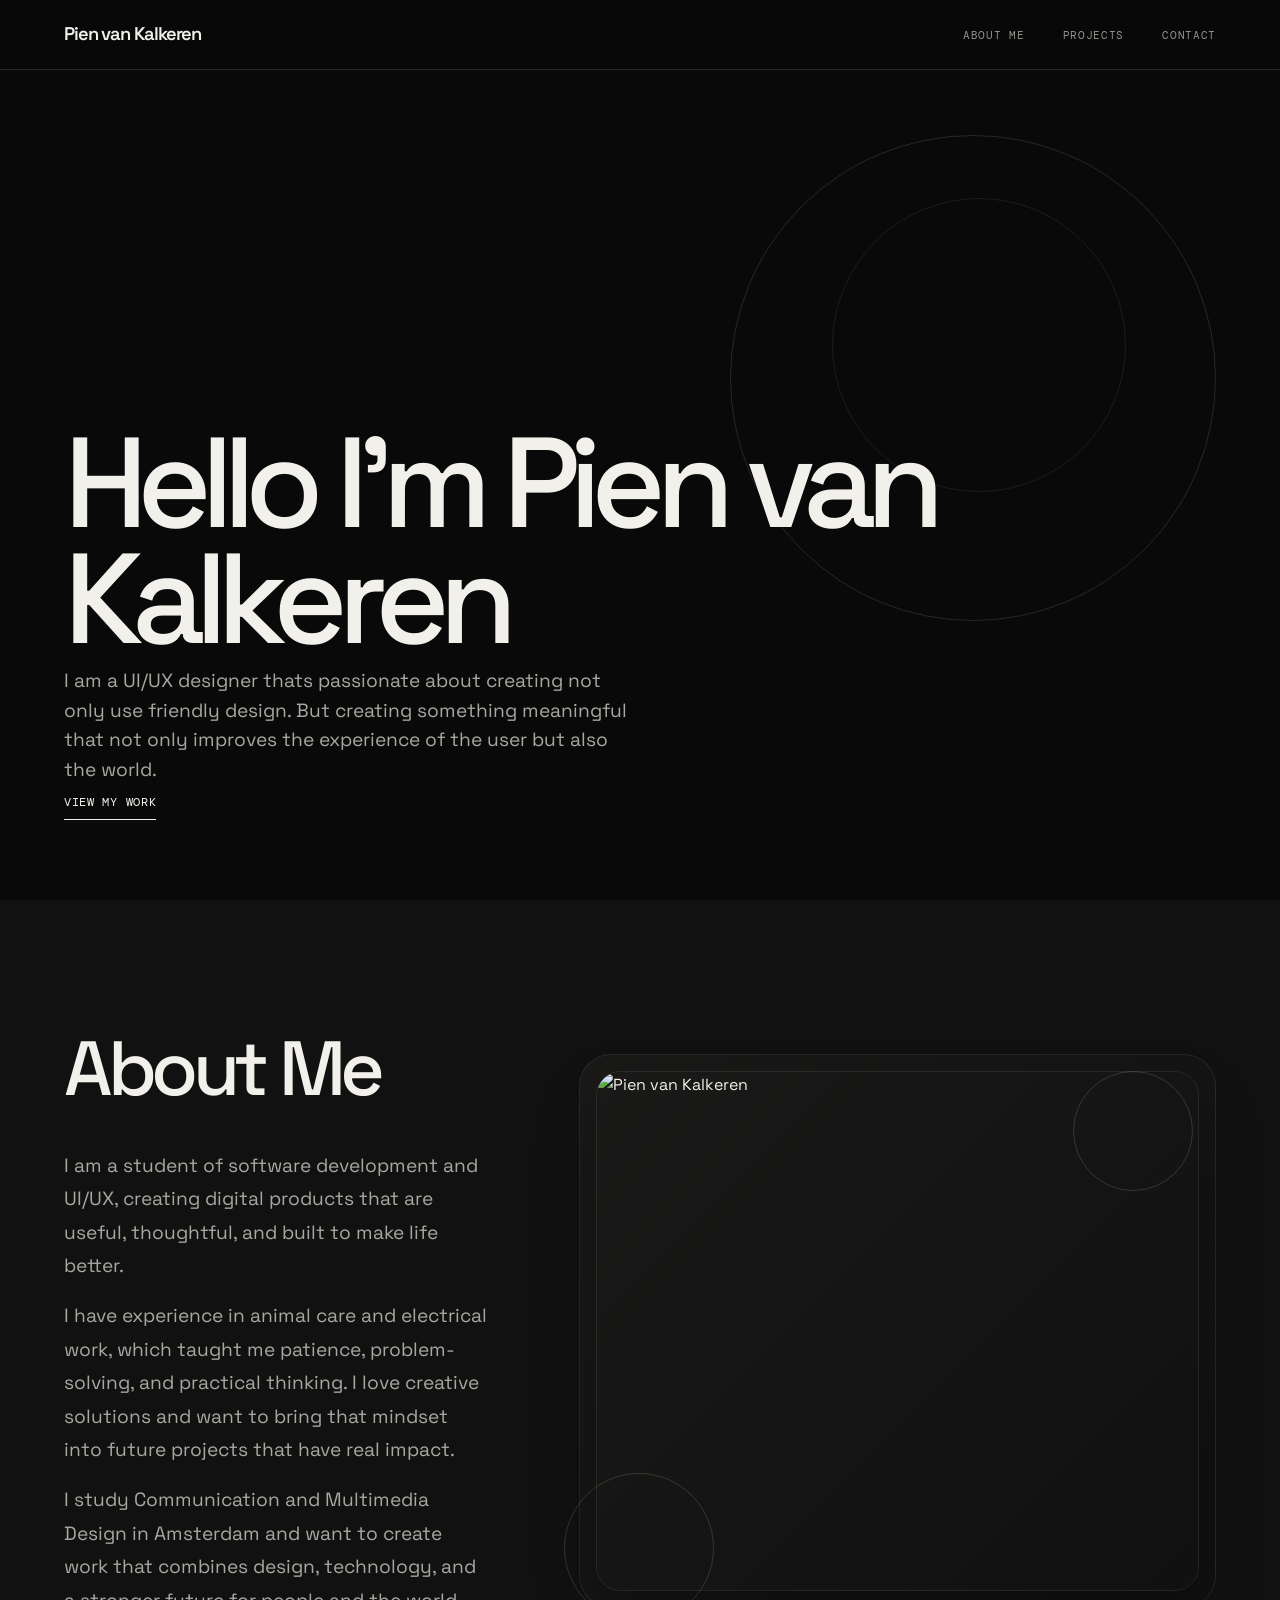
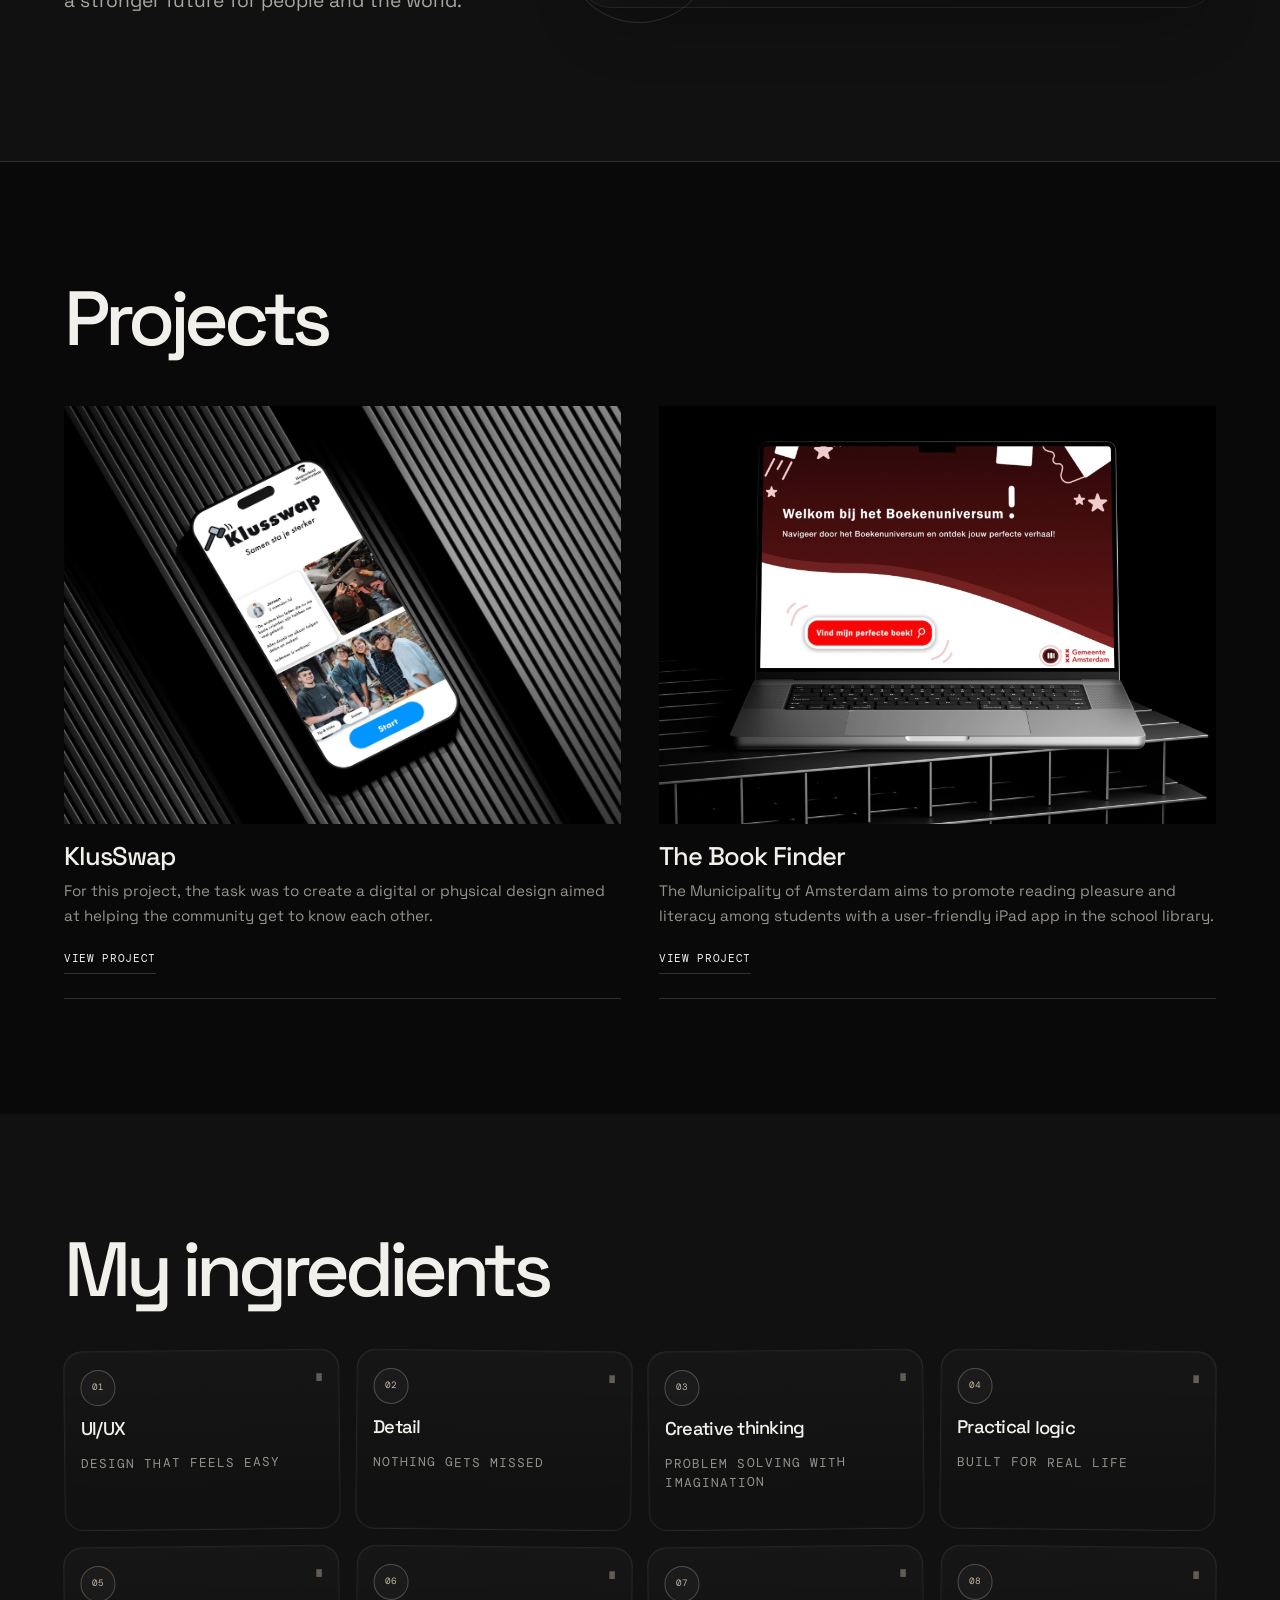
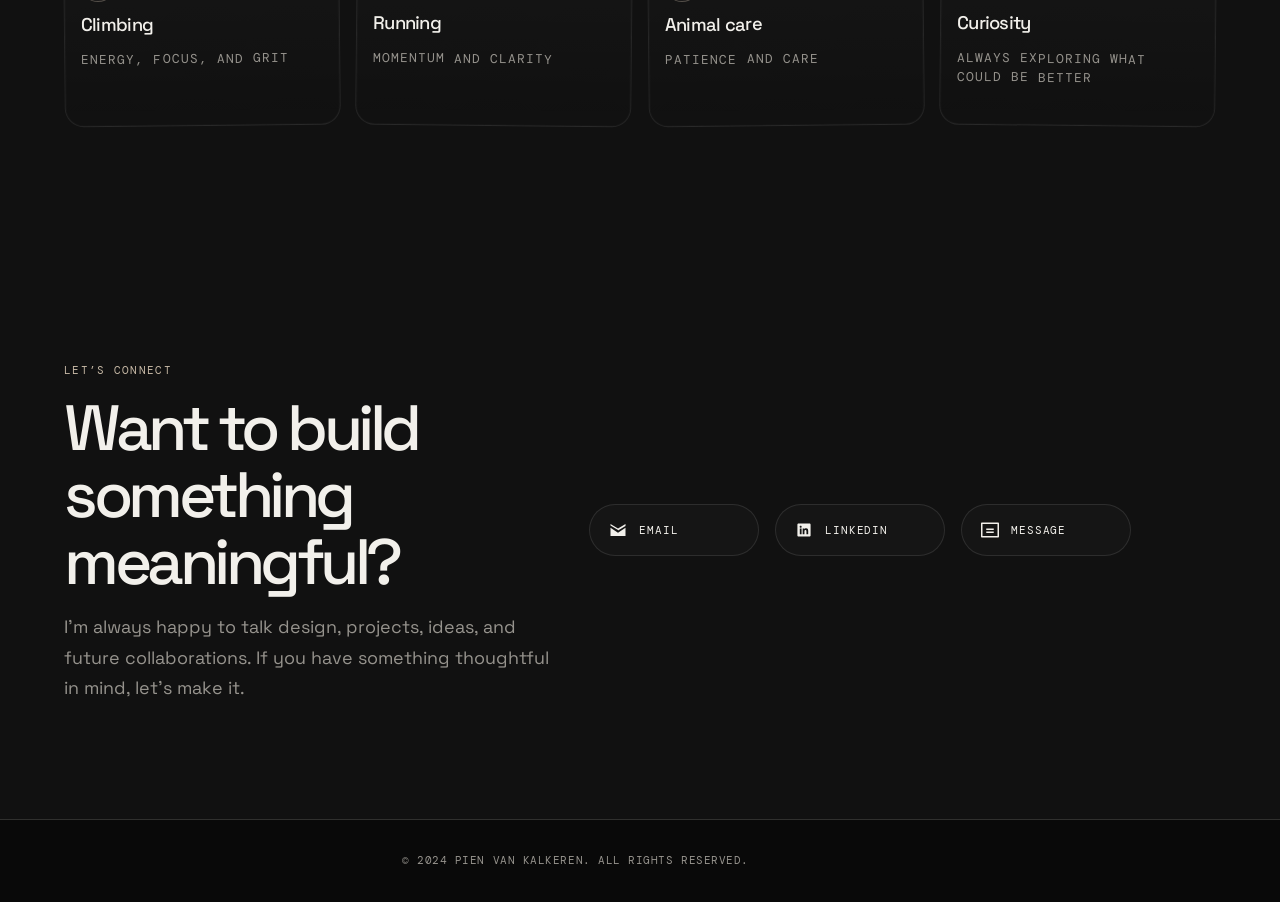
==== commit 3d3f022e: "e" ====
--- a/index.html
+++ b/index.html
@@ -42,7 +42,7 @@
                 <p>I study Communication and Multimedia Design in Amsterdam and want to create work that combines design, technology, and a stronger future for people and the world.</p>
             </div>
             <div class="image-right">
-                <img src="./images/pien-portrait.jpg" alt="Pien van Kalkeren" />
+                <img src="./images/pienportrait.jpg" alt="Pien van Kalkeren" />
             </div>
         </section>
 
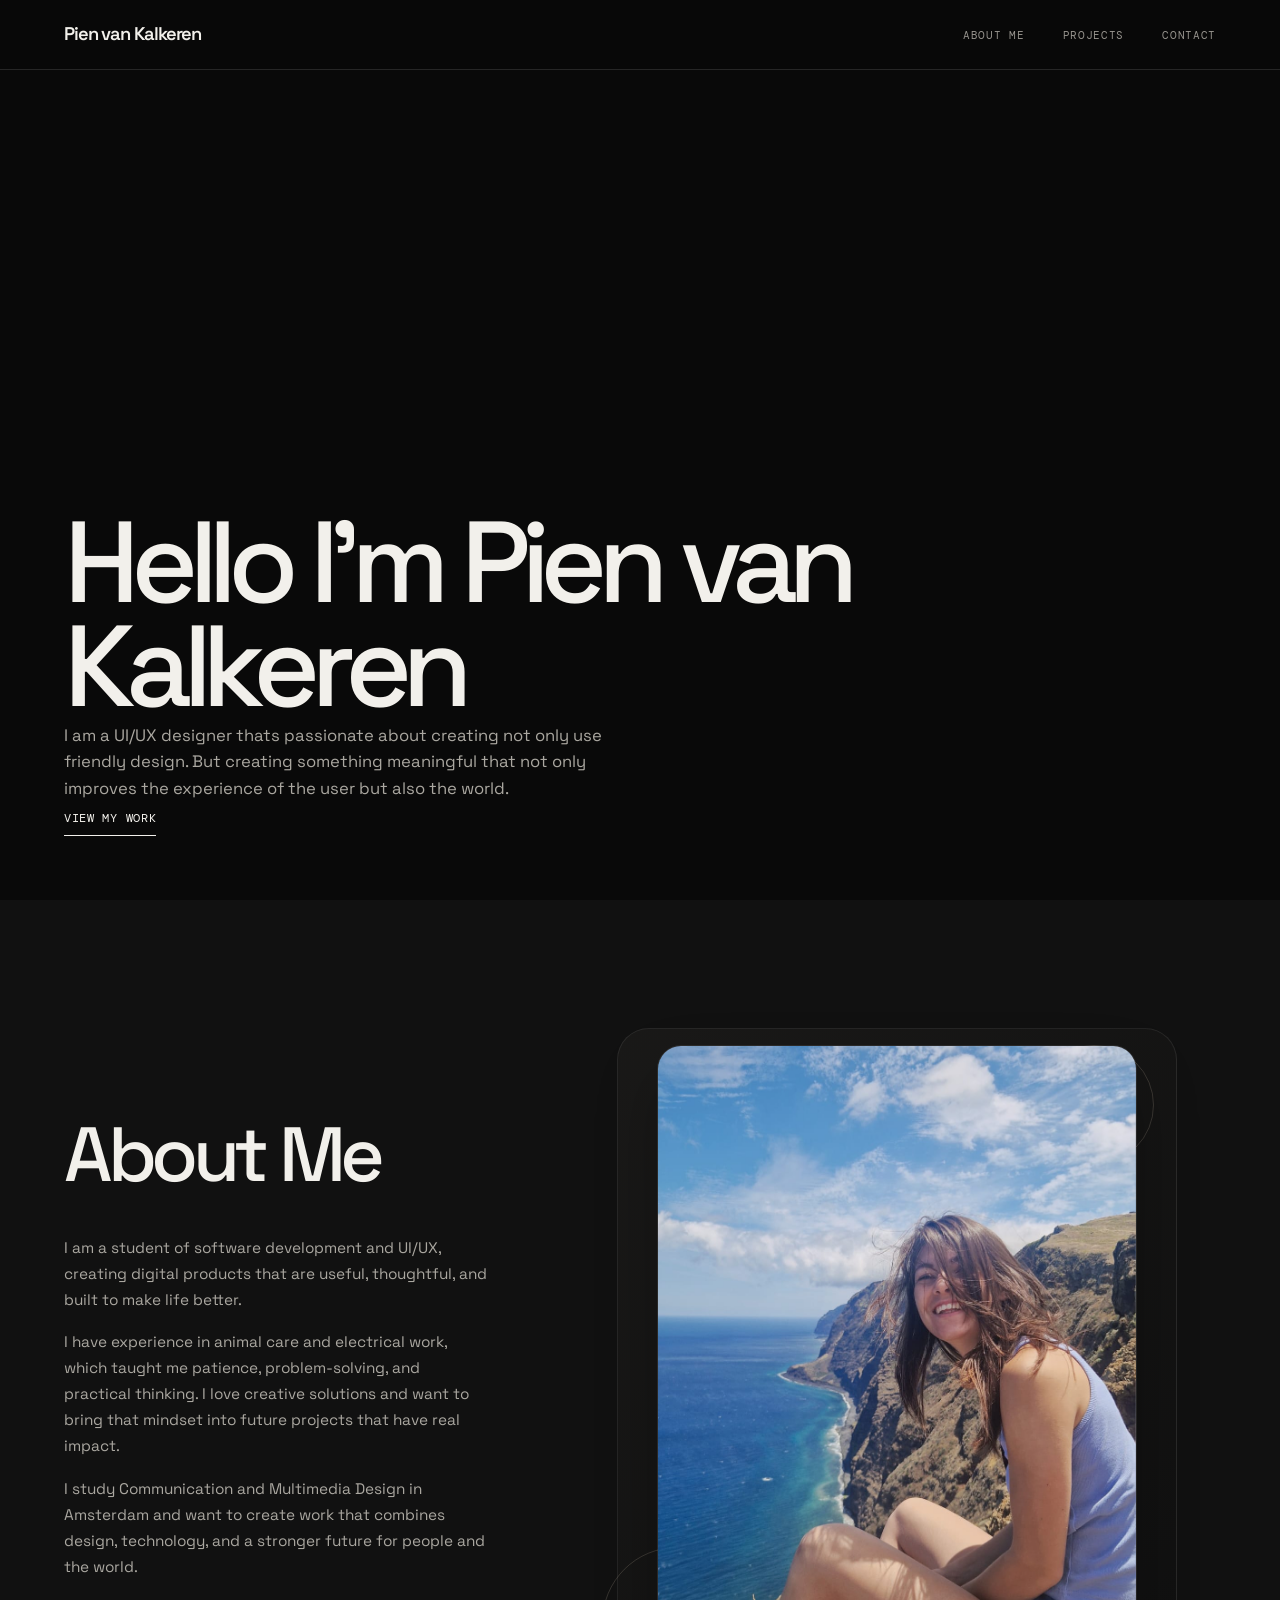
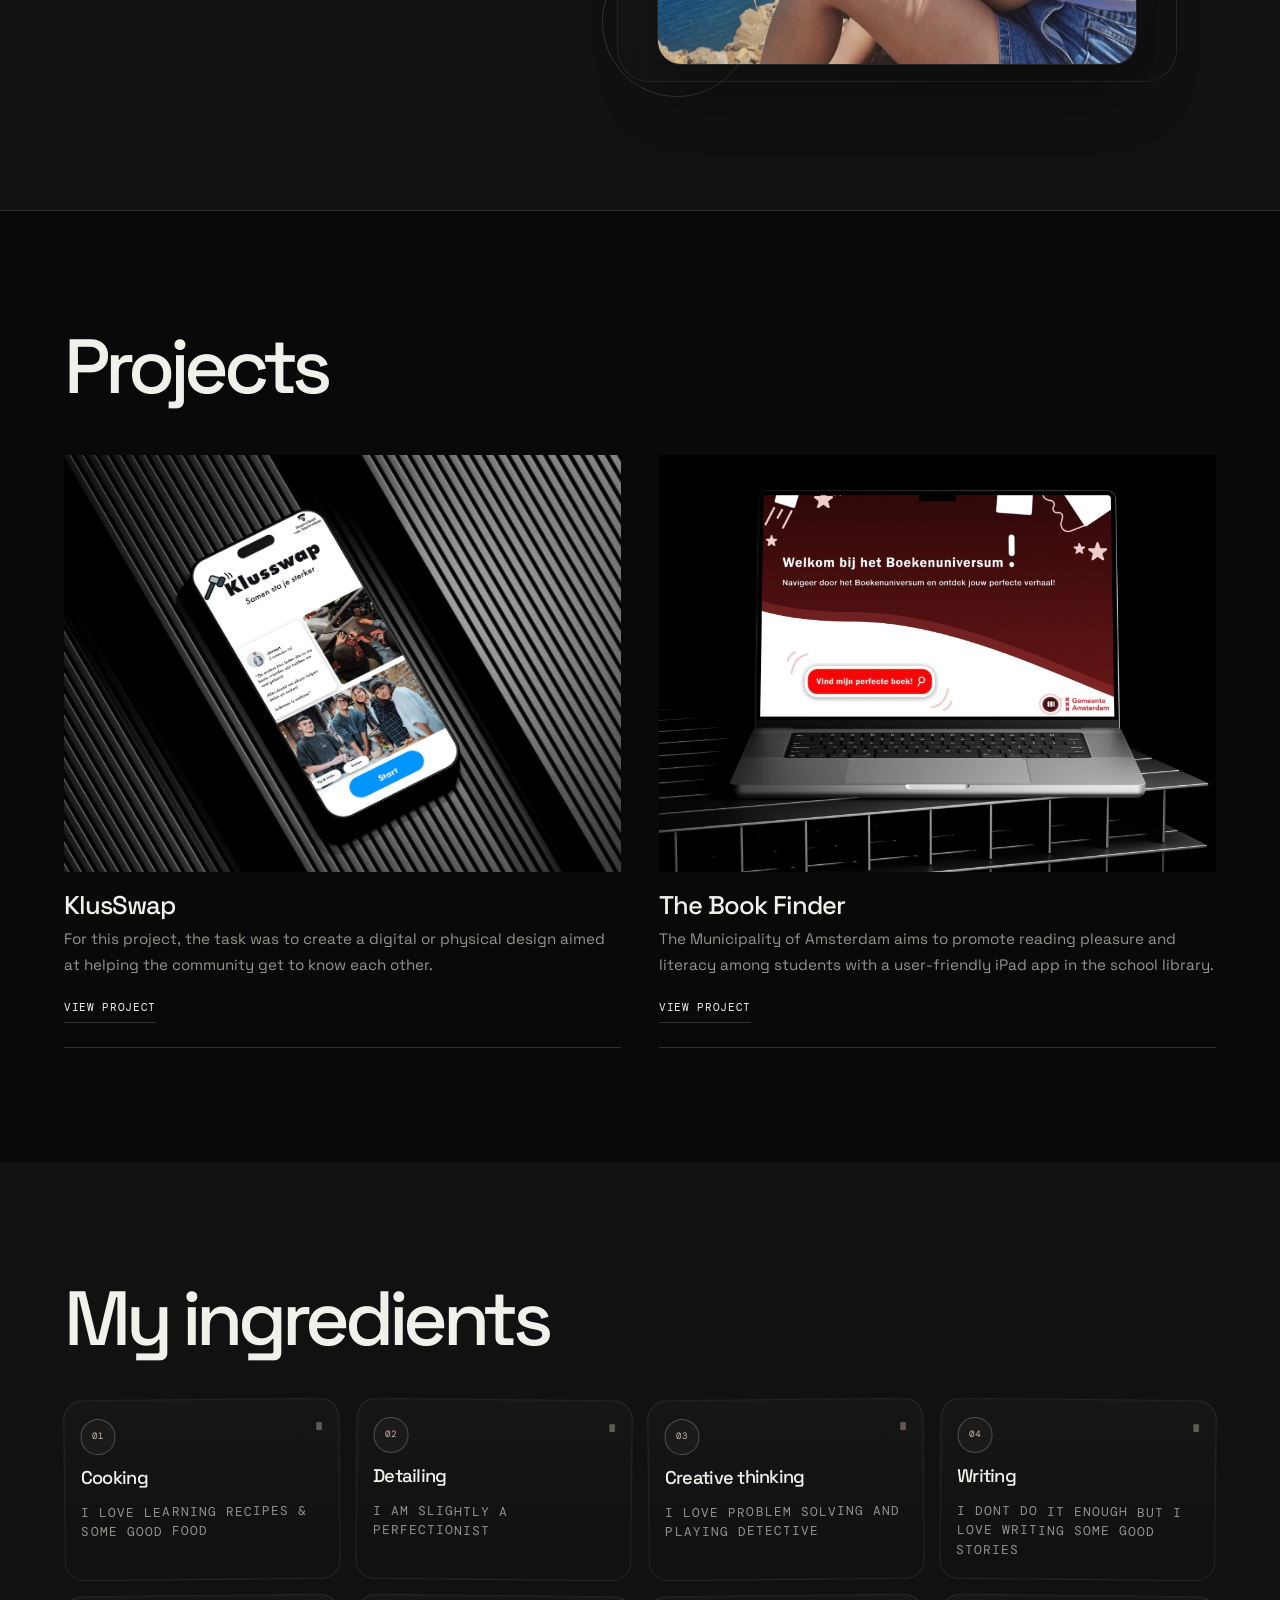
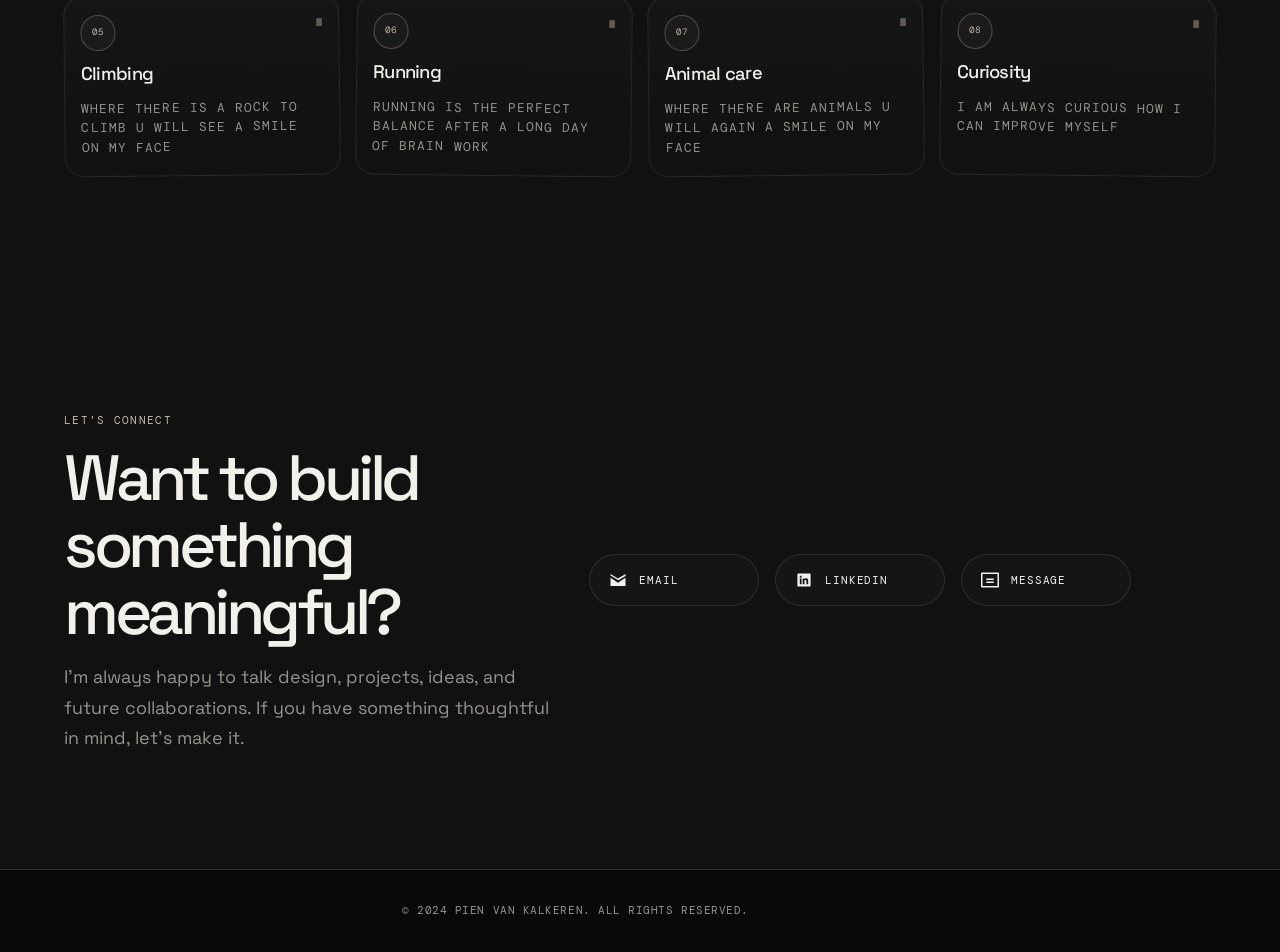
==== commit 3feece11: "picture changes" ====
--- a/index.html
+++ b/index.html
@@ -42,7 +42,7 @@
                 <p>I study Communication and Multimedia Design in Amsterdam and want to create work that combines design, technology, and a stronger future for people and the world.</p>
             </div>
             <div class="image-right">
-                <img src="./images/pienportrait.jpg" alt="Pien van Kalkeren" />
+                <img src="./Image/pienportrait.jpg" alt="Pien van Kalkeren" />
             </div>
         </section>
 
@@ -67,14 +67,14 @@
         <section class="creative-mix">
             <h2>My ingredients</h2>
             <div class="ingredient-grid">
-                <div class="ingredient-card"><span>01</span><strong>UI/UX</strong><small>Design that feels easy</small></div>
-                <div class="ingredient-card"><span>02</span><strong>Detail</strong><small>Nothing gets missed</small></div>
-                <div class="ingredient-card"><span>03</span><strong>Creative thinking</strong><small>Problem solving with imagination</small></div>
-                <div class="ingredient-card"><span>04</span><strong>Practical logic</strong><small>Built for real life</small></div>
-                <div class="ingredient-card"><span>05</span><strong>Climbing</strong><small>Energy, focus, and grit</small></div>
-                <div class="ingredient-card"><span>06</span><strong>Running</strong><small>Momentum and clarity</small></div>
-                <div class="ingredient-card"><span>07</span><strong>Animal care</strong><small>Patience and care</small></div>
-                <div class="ingredient-card"><span>08</span><strong>Curiosity</strong><small>Always exploring what could be better</small></div>
+                <div class="ingredient-card"><span>01</span><strong>Cooking</strong><small>I love learning recipes & some good food</small></div>
+                <div class="ingredient-card"><span>02</span><strong>Detailing</strong><small>I am slightly a perfectionist</small></div>
+                <div class="ingredient-card"><span>03</span><strong>Creative thinking</strong><small>I love problem solving and playing detective</small></div>
+                <div class="ingredient-card"><span>04</span><strong>Writing</strong><small>I dont do it enough but I love writing some good stories</small></div>
+                <div class="ingredient-card"><span>05</span><strong>Climbing</strong><small>Where there is a rock to climb u will see a smile on my face</small></div>
+                <div class="ingredient-card"><span>06</span><strong>Running</strong><small>Running is the perfect balance after a long day of brain work</small></div>
+                <div class="ingredient-card"><span>07</span><strong>Animal care</strong><small>Where there are animals u will again a smile on my face</small></div>
+                <div class="ingredient-card"><span>08</span><strong>Curiosity</strong><small>I am always curious how I can improve myself</small></div>
             </div>
         </section>
 
--- a/css/styles.css
+++ b/css/styles.css
@@ -200,40 +200,22 @@
 
 /* Home â€” editorial hero */
 .home section:first-of-type {
-  min-height: min(900px, 100svh);
-  padding: 9rem var(--gutter) 5rem;
+  min-height: 100vh;
+  padding: 8rem var(--gutter) 4rem;
   display: flex;
   flex-direction: column;
   align-items: flex-start;
   justify-content: flex-end;
-  gap: 1.5rem;
+  gap: 1.25rem;
   text-align: left;
   color: var(--text);
   background: var(--bg);
   overflow: hidden;
 }
 
-.home section:first-of-type::before {
-  content: '';
-  position: absolute;
-  inset: 15% 5% auto auto;
-  width: min(38vw, 520px);
-  aspect-ratio: 1;
-  border: 1px solid rgba(255,255,255,.12);
-  border-radius: 50%;
-  pointer-events: none;
-}
-
+.home section:first-of-type::before,
 .home section:first-of-type::after {
-  content: '';
-  position: absolute;
-  top: 22%;
-  right: 12%;
-  width: min(23vw, 310px);
-  aspect-ratio: 1;
-  border: 1px solid rgba(255,255,255,.08);
-  border-radius: 50%;
-  pointer-events: none;
+  display: none;
 }
 
 .home section:first-of-type h1 {
@@ -244,10 +226,10 @@
   margin: 0;
   color: var(--text);
   background: none;
-  font-size: clamp(3.7rem, 10vw, 10rem);
+  font-size: clamp(4.2rem, 9vw, 8.5rem);
   font-weight: 500;
-  line-height: .91;
-  letter-spacing: -.085em;
+  line-height: .9;
+  letter-spacing: -.08em;
   animation: none;
 }
 
@@ -260,11 +242,11 @@
 .home section:first-of-type p {
   position: relative;
   z-index: 1;
-  max-width: 36rem;
-  margin: .5rem 0 0;
+  max-width: 34rem;
+  margin: .25rem 0 0;
   color: #aaa7a0;
-  font-size: clamp(1rem, 1.5vw, 1.25rem);
-  line-height: 1.55;
+  font-size: clamp(.96rem, 1.3vw, 1.1rem);
+  line-height: 1.6;
 }
 
 .home section:first-of-type a {
@@ -273,7 +255,7 @@
   display: inline-flex;
   align-items: center;
   gap: .8rem;
-  margin-top: .5rem;
+  margin-top: .4rem;
   padding: 0 0 .45rem;
   border: 0;
   border-bottom: 1px solid var(--text);
@@ -322,8 +304,8 @@
   max-width: 55rem;
   margin: 0 0 1rem;
   color: #aaa7a0;
-  font-size: clamp(1.05rem, 1.5vw, 1.35rem);
-  line-height: 1.75;
+  font-size: clamp(.95rem, 1.2vw, 1.1rem);
+  line-height: 1.7;
   animation: none;
 }
 
@@ -495,6 +477,31 @@
   opacity: .8;
 }
 
+.ingredient-card::after {
+  position: absolute;
+  right: 1rem;
+  bottom: .85rem;
+  opacity: 0;
+  transform: translateY(8px) scale(.9);
+  transition: opacity .25s ease, transform .25s ease;
+  font-size: 1.4rem;
+  line-height: 1;
+}
+
+.ingredient-card:hover::after {
+  opacity: 1;
+  transform: translateY(0) scale(1);
+}
+
+.nature-card::after { content: '🌳'; }
+.animal-card::after { content: '🐾'; }
+.sport-card::after { content: '👟'; }
+.running-card::after { content: '🏃'; }
+.climbing-card::after { content: '⛰️'; }
+.design-card::after { content: '✏️'; }
+.impact-card::after { content: '🌍'; }
+.curiosity-card::after { content: '🤔'; }
+
 .ingredient-card span {
   display: inline-flex;
   align-items: center;
@@ -522,10 +529,162 @@
   line-height: 1.55;
 }
 
+.story-reveal {
+  padding: clamp(4rem, 8vw, 7rem) var(--gutter);
+  background: var(--bg);
+}
+
+.story-reveal-grid {
+  display: grid;
+  grid-template-columns: repeat(3, minmax(0, 1fr));
+  gap: 1rem;
+}
+
+.story-picker {
+  display: grid;
+  gap: 1rem;
+}
+
+.story-picker input {
+  display: none;
+}
+
+.story-options {
+  display: grid;
+  grid-template-columns: repeat(3, minmax(0, 1fr));
+  gap: 1rem;
+}
+
+.story-option {
+  display: flex;
+  align-items: center;
+  justify-content: space-between;
+  min-height: 82px;
+  padding: 1rem 1.1rem;
+  border: 1px solid rgba(255,255,255,.08);
+  border-radius: 1.2rem;
+  background:
+    linear-gradient(180deg, rgba(255,255,255,.025), rgba(255,255,255,.01)),
+    radial-gradient(circle at top left, rgba(198,184,165,.15), transparent 35%);
+  cursor: pointer;
+  transition: transform .25s ease, border-color .25s ease, box-shadow .25s ease;
+}
+
+.story-option:hover {
+  transform: translateY(-2px);
+  border-color: rgba(198,184,165,.35);
+  box-shadow: 0 10px 25px rgba(0,0,0,.08);
+}
+
+.story-option span {
+  color: var(--text);
+  font-size: 1.15rem;
+  letter-spacing: -.04em;
+}
+
+.story-option em {
+  color: var(--muted);
+  font-family: var(--mono);
+  font-size: .56rem;
+  font-style: normal;
+  letter-spacing: .08em;
+  text-transform: uppercase;
+}
+
+.story-panels {
+  position: relative;
+  min-height: 420px;
+}
+
+.story-panel {
+  position: absolute;
+  inset: 0;
+  display: grid;
+  grid-template-columns: minmax(0, 1.1fr) minmax(0, .9fr);
+  align-items: center;
+  gap: clamp(1rem, 2vw, 1.7rem);
+  padding: .8rem 0;
+  opacity: 0;
+  pointer-events: none;
+  transform: translateY(10px);
+  transition: opacity .35s ease, transform .35s ease;
+}
+
+.story-panel img {
+  display: block;
+  width: min(100%, 620px);
+  height: 100%;
+  max-height: 390px;
+  min-height: 240px;
+  margin-inline: auto;
+  object-fit: cover;
+  object-position: center center;
+  transform: scale(1.06);
+  transform-origin: center;
+  border: 1px solid rgba(255,255,255,.08);
+  border-radius: 1.2rem;
+  box-shadow: 0 20px 45px rgba(0,0,0,.12);
+}
+
+.story-panel.story-movement img {
+  object-position: center 12%;
+  transform: scale(1.08);
+}
+
+.story-panel p {
+  margin: 0;
+  color: var(--muted);
+  font-size: clamp(.95rem, 1.1vw, 1.05rem);
+  line-height: 1.75;
+  max-width: 24rem;
+}
+
+#story-animals:checked ~ .story-options .story-option[for="story-animals"],
+#story-movement:checked ~ .story-options .story-option[for="story-movement"],
+#story-design:checked ~ .story-options .story-option[for="story-design"] {
+  border-color: rgba(198,184,165,.5);
+  box-shadow: 0 12px 28px rgba(0,0,0,.12);
+}
+
+#story-animals:checked ~ .story-panels .story-animals,
+#story-movement:checked ~ .story-panels .story-movement,
+#story-design:checked ~ .story-panels .story-design {
+  opacity: 1;
+  pointer-events: auto;
+  transform: translateY(0);
+}
+
+@media (max-width: 800px) {
+  .story-options {
+    grid-template-columns: 1fr;
+  }
+
+  .story-panel {
+    grid-template-columns: 1fr;
+    align-items: start;
+    padding: 0;
+    min-height: 0;
+  }
+
+  .story-panel img {
+    width: 100%;
+    max-height: 280px;
+    min-height: 0;
+  }
+}
+
+.home-story {
+  background: var(--surface);
+}
+
 @media (max-width: 800px) {
   .ingredient-grid {
     grid-template-columns: repeat(2, minmax(0, 1fr));
   }
+
+  .story-reveal-grid {
+    grid-template-columns: 1fr;
+  }
 }
 
 @media (max-width: 600px) {
@@ -546,21 +705,36 @@
 
 /* Intro and project overview */
 .intro {
-  padding: clamp(9rem, 17vw, 15rem) var(--gutter) 4rem;
+  padding: clamp(8.5rem, 15vw, 13rem) var(--gutter) 2rem;
   margin: 0;
   text-align: left;
 }
 
+.eyebrow {
+  margin: 0 0 1rem;
+  color: var(--muted);
+  font-family: var(--mono);
+  font-size: .62rem;
+  letter-spacing: .16em;
+  text-transform: uppercase;
+}
+
 .intro h1,
 .intro h2 {
-  max-width: 12ch;
-  margin: 0 0 1.5rem;
+  max-width: 13ch;
+  margin: 0 0 1rem;
   color: var(--text);
   background: none;
-  font-size: clamp(3.4rem, 9vw, 8rem);
-  line-height: .95;
+  font-size: clamp(3.1rem, 8vw, 7.8rem);
+  line-height: .88;
   letter-spacing: -.08em;
   animation: none;
+}
+
+.intro h1 span {
+  color: var(--accent);
+  font-style: italic;
+  font-weight: 500;
 }
 
 .intro p {
@@ -568,6 +742,7 @@
   margin: 0;
   color: var(--muted);
   font-size: clamp(1rem, 1.5vw, 1.25rem);
+  line-height: 1.6;
 }
 
 .scroll-btn {
@@ -616,9 +791,11 @@
 }
 
 .project-cards article img {
+  display: block;
   width: 100%;
   aspect-ratio: 4 / 3;
   height: auto;
+  object-fit: cover;
   border-radius: 0;
   transition: transform .7s cubic-bezier(.2,.7,.2,1);
 }
@@ -628,7 +805,7 @@
 }
 
 .project-cards article h3 {
-  margin-top: 1.2rem;
+  margin: 1.5rem 0 .8rem;
   color: var(--text);
   background: none;
   font-size: clamp(1.4rem, 2vw, 2rem);
@@ -636,9 +813,10 @@
 }
 
 .project-cards article p {
-  margin-top: .5rem;
+  margin: 0 0 1rem;
   color: var(--muted);
   font-size: .95rem;
+  line-height: 1.7;
 }
 
 .project-cards article a {
@@ -686,13 +864,15 @@
 .text-left h2 {
   margin-bottom: 1.5rem;
   color: var(--text);
-  font-size: clamp(2.3rem, 5vw, 5rem);
+  font-size: clamp(2.7rem, 6vw, 6rem);
   letter-spacing: -.07em;
 }
 
 .text-left p {
   margin-bottom: 1rem;
   color: var(--muted);
+  font-size: clamp(.95rem, 1.2vw, 1.1rem);
+  line-height: 1.7;
 }
 
 .text-left a {
@@ -717,6 +897,9 @@
   position: relative;
   display: grid;
   place-items: center;
+  justify-self: center;
+  width: min(100%, 560px);
+  margin-inline: auto;
   padding: 1rem;
   background: linear-gradient(135deg, rgba(198,184,165,.05), rgba(255,255,255,0));
   border: 1px solid rgba(255,255,255,.08);
@@ -748,12 +931,15 @@
 .image-right img {
   position: relative;
   z-index: 1;
-  width: 100%;
-  max-width: none;
-  min-height: 520px;
+  display: block;
+  width: min(100%, 480px);
+  height: min(72vw, 620px);
+  max-height: 620px;
+  margin-inline: auto;
   border-radius: 1.5rem;
   box-shadow: 0 30px 60px rgba(0,0,0,.26);
   object-fit: cover;
+  object-position: center center;
   animation: none;
   border: 1px solid rgba(255,255,255,.08);
 }
@@ -827,13 +1013,52 @@
 
 /* Legacy skills components, if still used in the HTML */
 .skills-section {
-  display: grid;
-  grid-template-columns: repeat(2, minmax(0, 1fr));
-  gap: 2rem;
-  padding: 2rem 0;
+  display: block;
+  padding: 0 0 3rem;
   background: transparent;
   color: var(--text);
   text-align: left;
+}
+
+.personality-grid {
+  margin-top: 1rem;
+}
+
+.mini-label {
+  margin: 0 0 .8rem;
+  color: var(--muted);
+  font-family: var(--mono);
+  font-size: .62rem;
+  letter-spacing: .12em;
+  text-transform: uppercase;
+}
+
+.tag-row {
+  display: flex;
+  flex-wrap: wrap;
+  gap: .6rem;
+}
+
+.skill-tag {
+  display: inline-flex;
+  align-items: center;
+  padding: .45rem .8rem;
+  border: 1px solid rgba(255,255,255,.12);
+  border-radius: 999px;
+  background: rgba(255,255,255,.02);
+  color: var(--text);
+  font-family: var(--mono);
+  font-size: .58rem;
+  letter-spacing: .08em;
+  text-transform: uppercase;
+}
+
+.skill-tag:nth-child(odd) {
+  transform: rotate(-.7deg);
+}
+
+.skill-tag:nth-child(even) {
+  transform: rotate(.7deg);
 }
 
 .skill {
@@ -884,40 +1109,103 @@
 .vaardigheden-sectie {
   position: relative;
   margin-top: 4rem;
-  padding: clamp(2rem, 5vw, 5rem) 0;
-  overflow: hidden;
-  border: 0;
+  padding: clamp(2rem, 5vw, 4rem) 0;
   border-top: 1px solid var(--line);
   border-bottom: 1px solid var(--line);
-  border-radius: 0;
-  background: transparent;
-  box-shadow: none;
-  animation: none;
+  background: transparent;
 }
 
 .vaardigheden-content {
   display: grid;
-  grid-template-columns: repeat(2, minmax(0, 1fr));
-  gap: 1rem;
-  justify-content: initial;
-  padding-top: 1rem;
+  grid-template-columns: 1.1fr 1.4fr;
+  gap: 1.2rem;
+  align-items: stretch;
 }
 
 .vaardigheden-content article {
   width: auto;
   margin: 0;
-  padding: 1.5rem 0;
-  border: 0;
-  border-bottom: 1px solid var(--line);
-  border-radius: 0;
-  background: transparent;
+  padding: 1.8rem 1.5rem;
+  border: 1px solid rgba(255,255,255,.08);
+  background: rgba(255,255,255,.015);
   box-shadow: none;
   transition: none;
 }
 
-.vaardigheden-content article:hover {
-  transform: none;
-  box-shadow: none;
+.language-card {
+  background: linear-gradient(180deg, rgba(255,255,255,.02), rgba(255,255,255,.01));
+}
+
+.language-list {
+  display: grid;
+  gap: .8rem;
+  margin: 0;
+  padding: 0;
+  list-style: none;
+}
+
+.language-list li {
+  display: flex;
+  align-items: center;
+  justify-content: space-between;
+  gap: 1rem;
+  padding: .8rem 0;
+  border-bottom: 1px solid rgba(255,255,255,.08);
+  color: var(--text);
+  font-size: .95rem;
+}
+
+.language-list li:last-child {
+  border-bottom: 0;
+}
+
+.language-list li span {
+  color: var(--text);
+  letter-spacing: -.02em;
+}
+
+.language-list li em {
+  color: var(--muted);
+  font-family: var(--mono);
+  font-size: .68rem;
+  font-style: normal;
+  letter-spacing: .08em;
+  text-transform: uppercase;
+}
+
+.strength-row {
+  display: flex;
+  flex-wrap: wrap;
+  gap: .6rem;
+}
+
+.strength-card {
+  display: flex;
+  flex-direction: column;
+  justify-content: center;
+  min-height: 100%;
+  background: linear-gradient(180deg, rgba(255,255,255,.025), rgba(255,255,255,.015));
+}
+
+.strength-card blockquote {
+  margin: 0;
+  padding: 1rem 0 0;
+  color: var(--text);
+  font-size: clamp(1.2rem, 2vw, 1.8rem);
+  line-height: 1.35;
+  letter-spacing: -.04em;
+}
+
+.strength-card blockquote::before {
+  content: '“';
+  margin-right: .15em;
+  color: var(--accent);
+}
+
+.strength-card blockquote::after {
+  content: '”';
+  margin-left: .1em;
+  color: var(--accent);
 }
 
 .vaardigheden-content article h3 {
@@ -925,7 +1213,6 @@
   color: var(--text);
   font-size: 1.3rem;
   letter-spacing: -.04em;
-  text-shadow: none;
 }
 
 .vaardigheden-content article ul {
@@ -940,11 +1227,6 @@
   background: transparent;
   color: var(--muted);
   font-size: .95rem;
-}
-
-.vaardigheden-content article ul li:hover {
-  background: transparent;
-  color: var(--accent);
 }
 
 .vaardigheden-content article ul li::before {
@@ -1384,10 +1666,11 @@
 
 .carousel img {
   width: 100%;
-  height: auto;
-  max-height: 78vh;
+  height: min(64vh, 680px);
+  max-height: 64vh;
   flex: 0 0 100%;
-  object-fit: cover;
+  object-fit: contain;
+  background: rgba(12,12,12,.7);
   border: 1px solid rgba(255,255,255,.08);
   border-radius: 1.1rem;
   box-shadow: 0 30px 55px rgba(0,0,0,.22);
@@ -1445,8 +1728,8 @@
 
 .mobiel-carousel-container {
   position: relative;
-  width: min(100%, 400px);
-  max-height: 850px;
+  width: min(100%, 1100px);
+  max-height: none;
   height: auto;
   margin: 0 auto;
   overflow: hidden;
@@ -1455,11 +1738,12 @@
 .mobiel-carousel .carousel img {
   width: 100%;
   max-width: 100%;
-  max-height: 800px;
+  height: min(62vh, 620px);
   flex: 0 0 100%;
   margin: 0;
-  border-radius: 0;
+  border-radius: 1rem;
   object-fit: contain;
+  background: rgba(12,12,12,.7);
 }
 
 /* Footer */
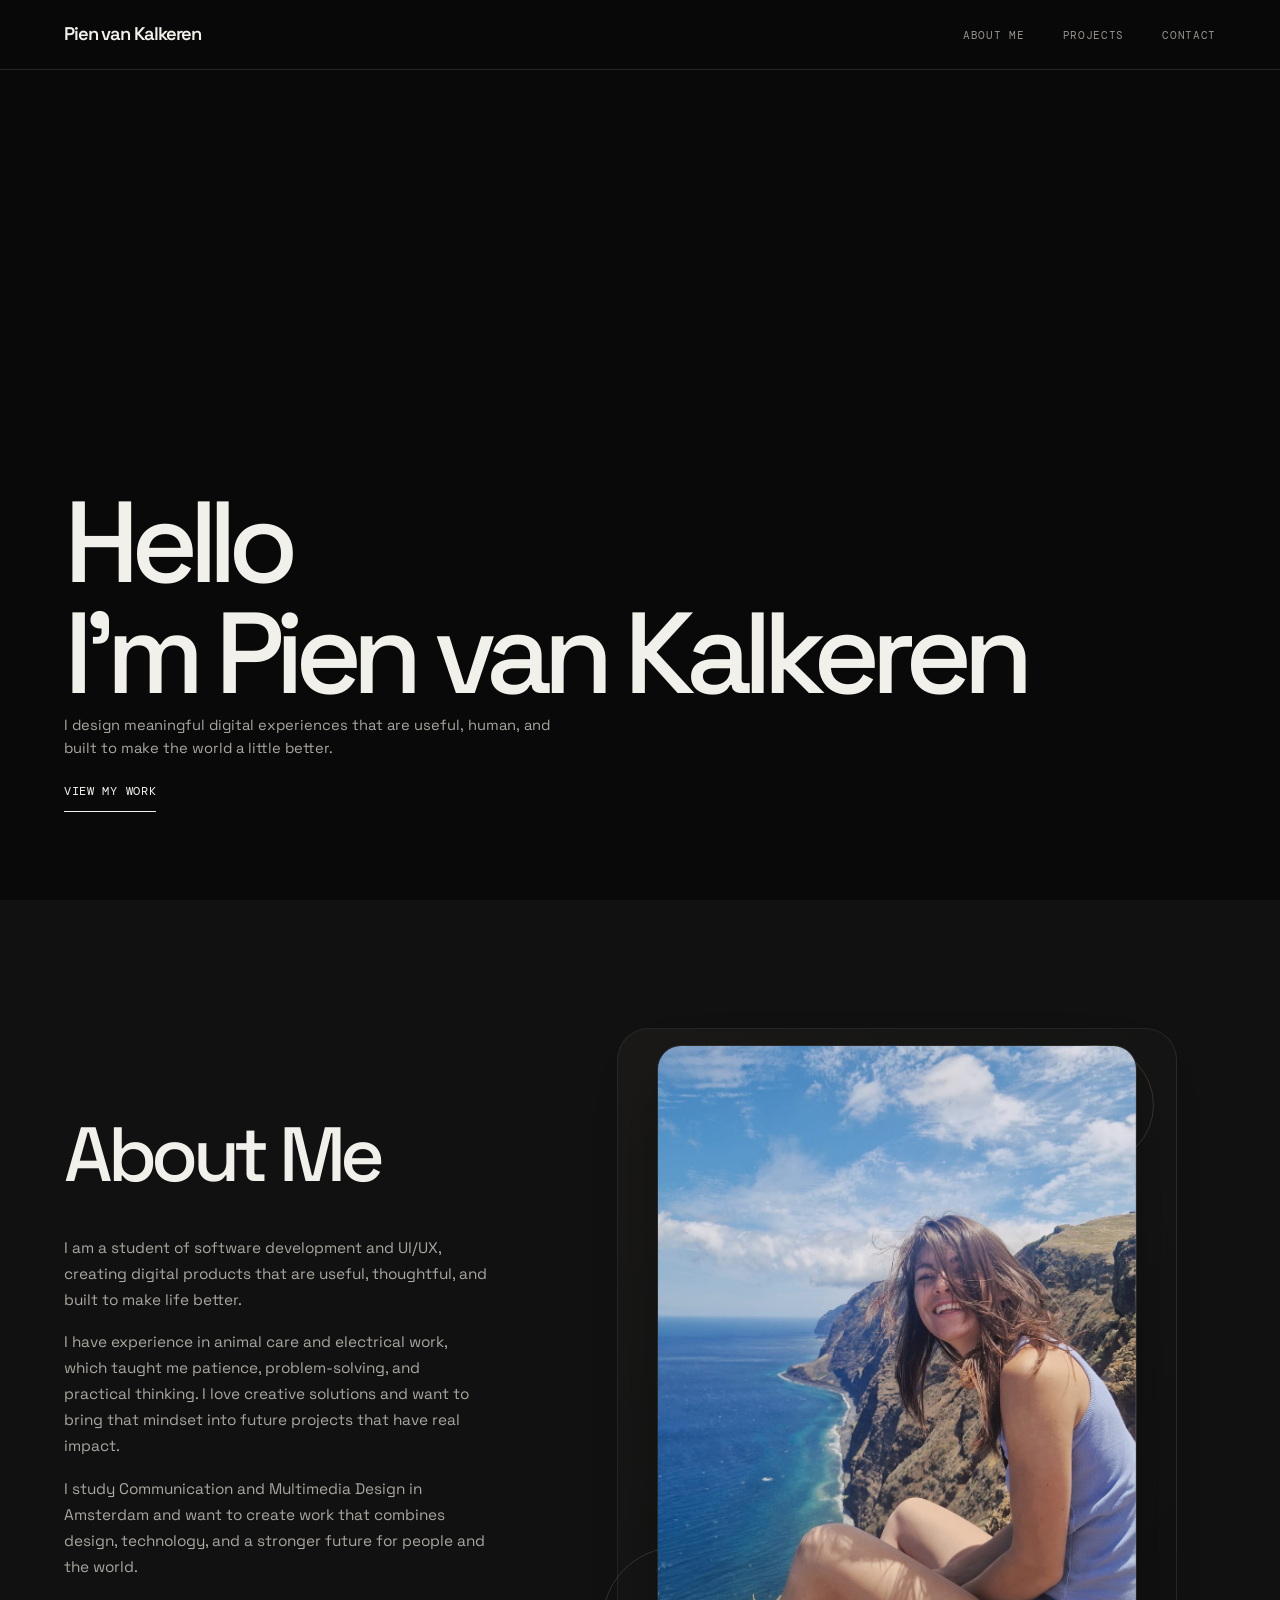
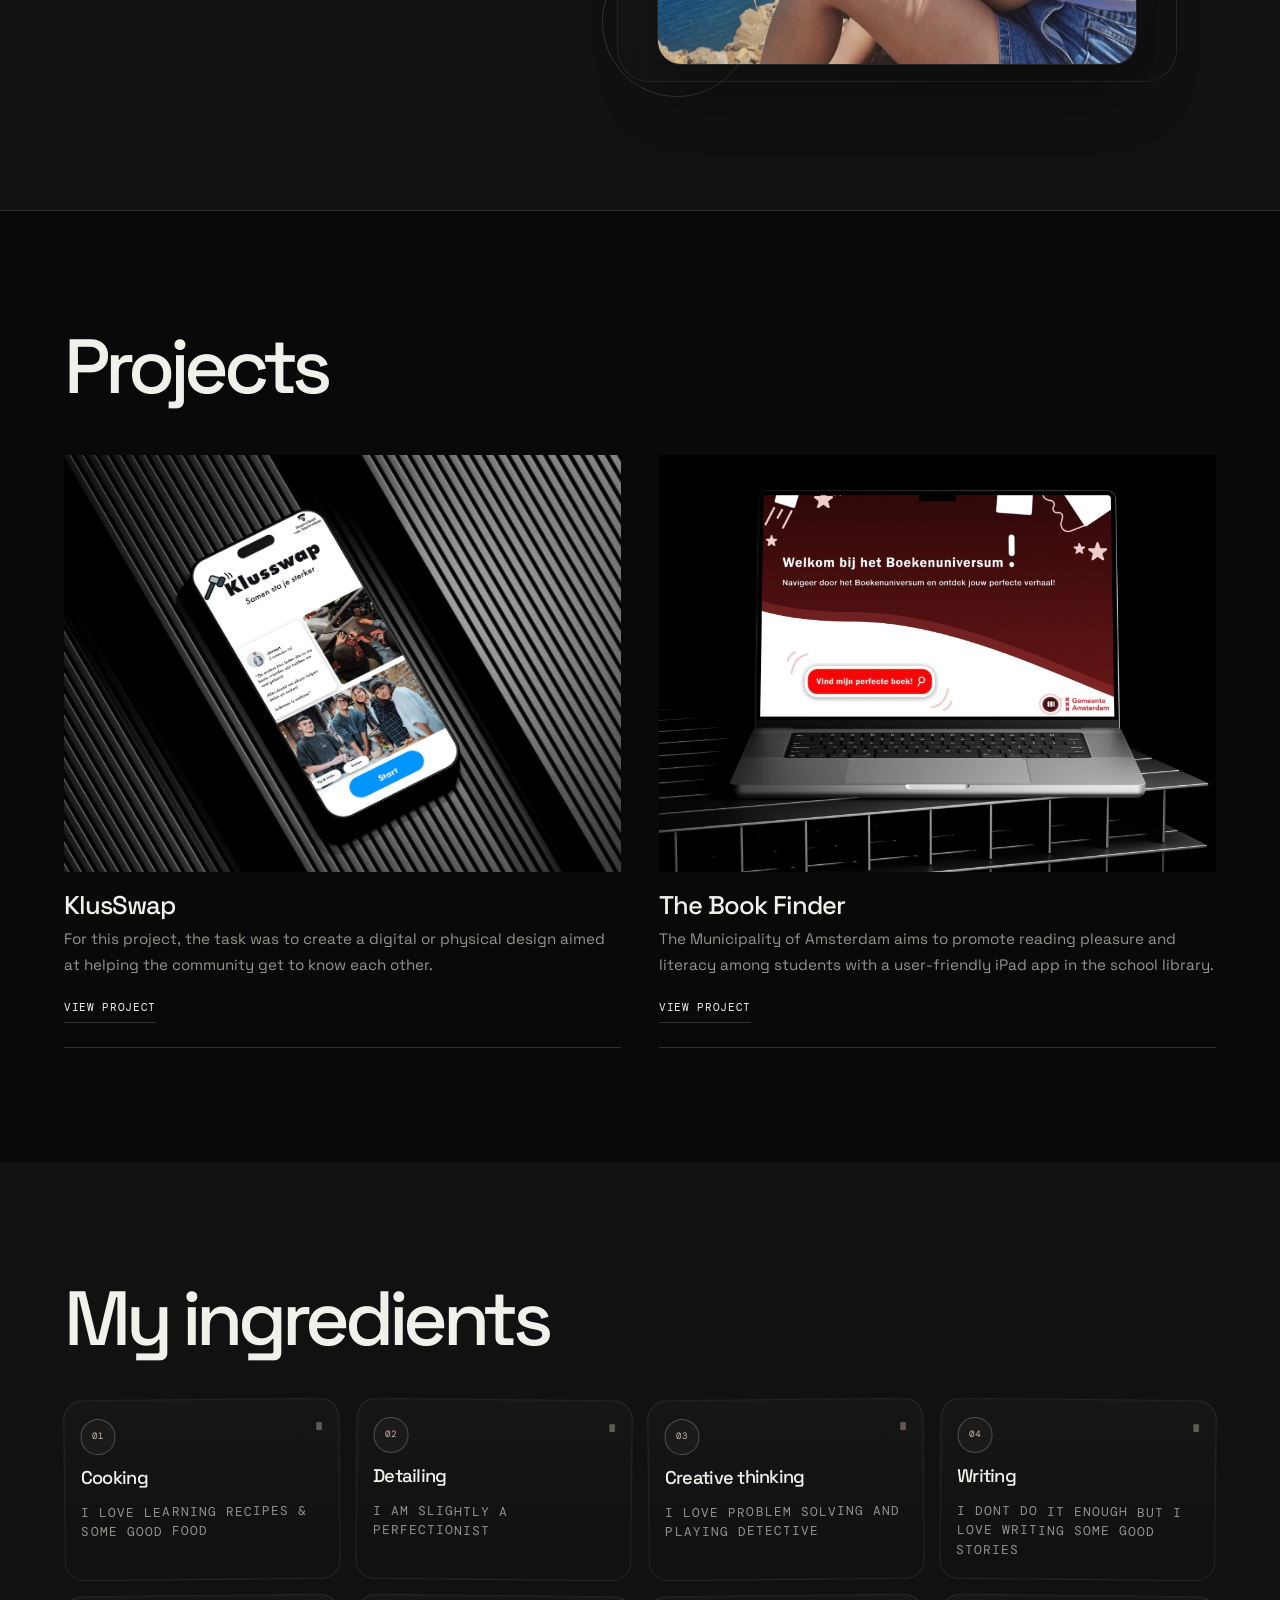
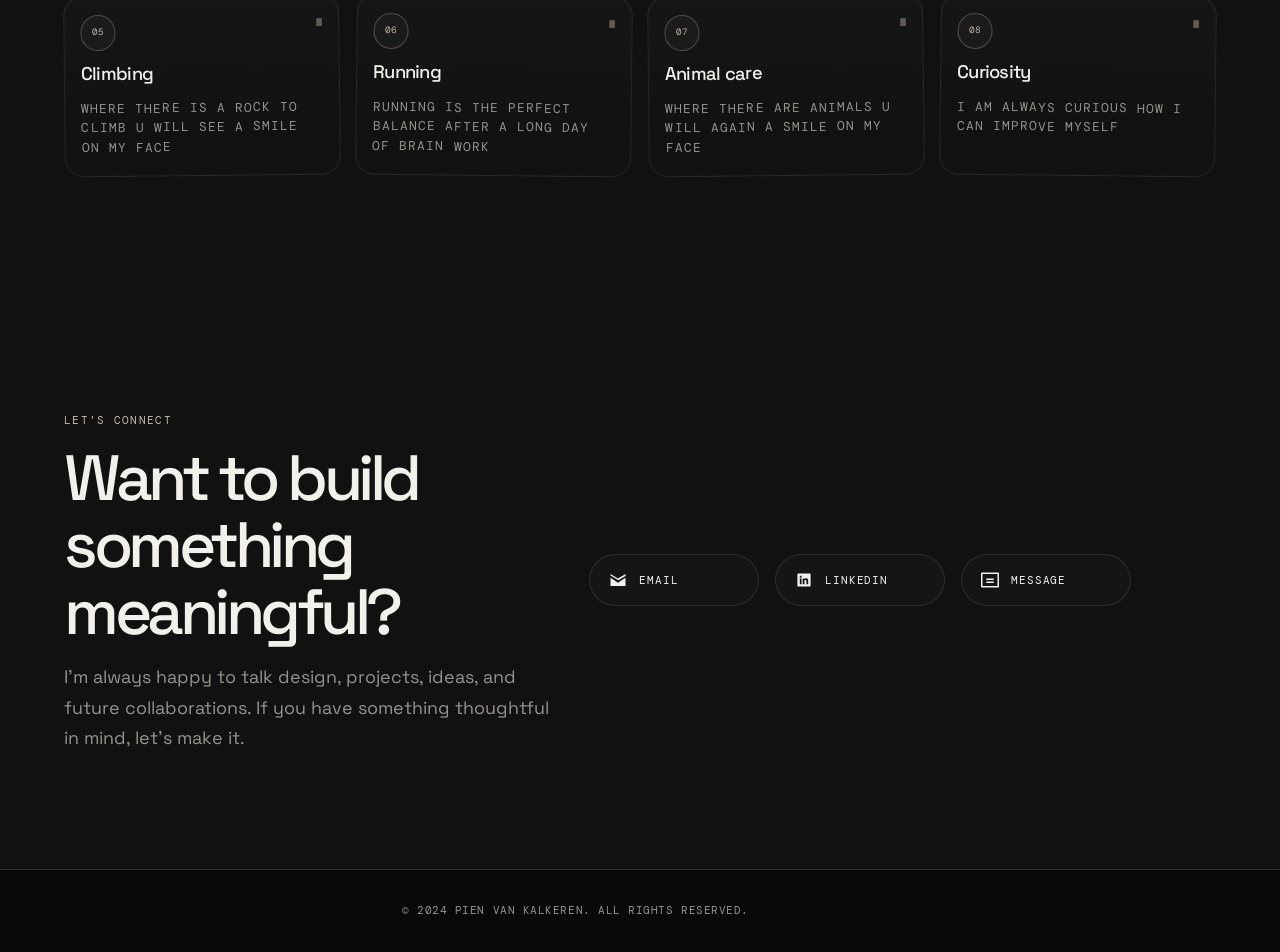
==== commit 39d581c5: "changes" ====
--- a/index.html
+++ b/index.html
@@ -28,8 +28,11 @@
     <main>
         <section>
             <div>
-                <h1>Hello I'm Pien van Kalkeren</h1>
-                    <p>I am a UI/UX designer thats passionate about creating not only use friendly design. But creating something meaningful that not only improves the experience of the user but also the world. </p>
+                <h1>
+                    <span>Hello</span>
+                    <span>I'm Pien van Kalkeren</span>
+                </h1>
+                    <p>I design meaningful digital experiences that are useful, human, and built to make the world a little better.</p>
                          <a href="./projecten.html">View My Work</a>
             </div>
         </section>
--- a/css/styles.css
+++ b/css/styles.css
@@ -201,12 +201,12 @@
 /* Home â€” editorial hero */
 .home section:first-of-type {
   min-height: 100vh;
-  padding: 8rem var(--gutter) 4rem;
+  padding: 8rem var(--gutter) 5.5rem;
   display: flex;
   flex-direction: column;
   align-items: flex-start;
   justify-content: flex-end;
-  gap: 1.25rem;
+  gap: 1.9rem;
   text-align: left;
   color: var(--text);
   background: var(--bg);
@@ -221,16 +221,24 @@
 .home section:first-of-type h1 {
   position: relative;
   z-index: 1;
-  max-width: 11ch;
+  display: flex;
+  flex-direction: column;
+  gap: .08em;
+  max-width: 12ch;
   padding: 0;
   margin: 0;
   color: var(--text);
   background: none;
   font-size: clamp(4.2rem, 9vw, 8.5rem);
   font-weight: 500;
-  line-height: .9;
+  line-height: .88;
   letter-spacing: -.08em;
   animation: none;
+}
+
+.home section:first-of-type h1 span {
+  display: block;
+  white-space: nowrap;
 }
 
 .home section:first-of-type h1 em {
@@ -242,11 +250,11 @@
 .home section:first-of-type p {
   position: relative;
   z-index: 1;
-  max-width: 34rem;
-  margin: .25rem 0 0;
+  max-width: 31rem;
+  margin: .65rem 0 0;
   color: #aaa7a0;
-  font-size: clamp(.96rem, 1.3vw, 1.1rem);
-  line-height: 1.6;
+  font-size: clamp(.9rem, 1.15vw, 1rem);
+  line-height: 1.55;
 }
 
 .home section:first-of-type a {
@@ -255,8 +263,8 @@
   display: inline-flex;
   align-items: center;
   gap: .8rem;
-  margin-top: .4rem;
-  padding: 0 0 .45rem;
+  margin-top: 1.4rem;
+  padding: 0 0 .6rem;
   border: 0;
   border-bottom: 1px solid var(--text);
   border-radius: 0;
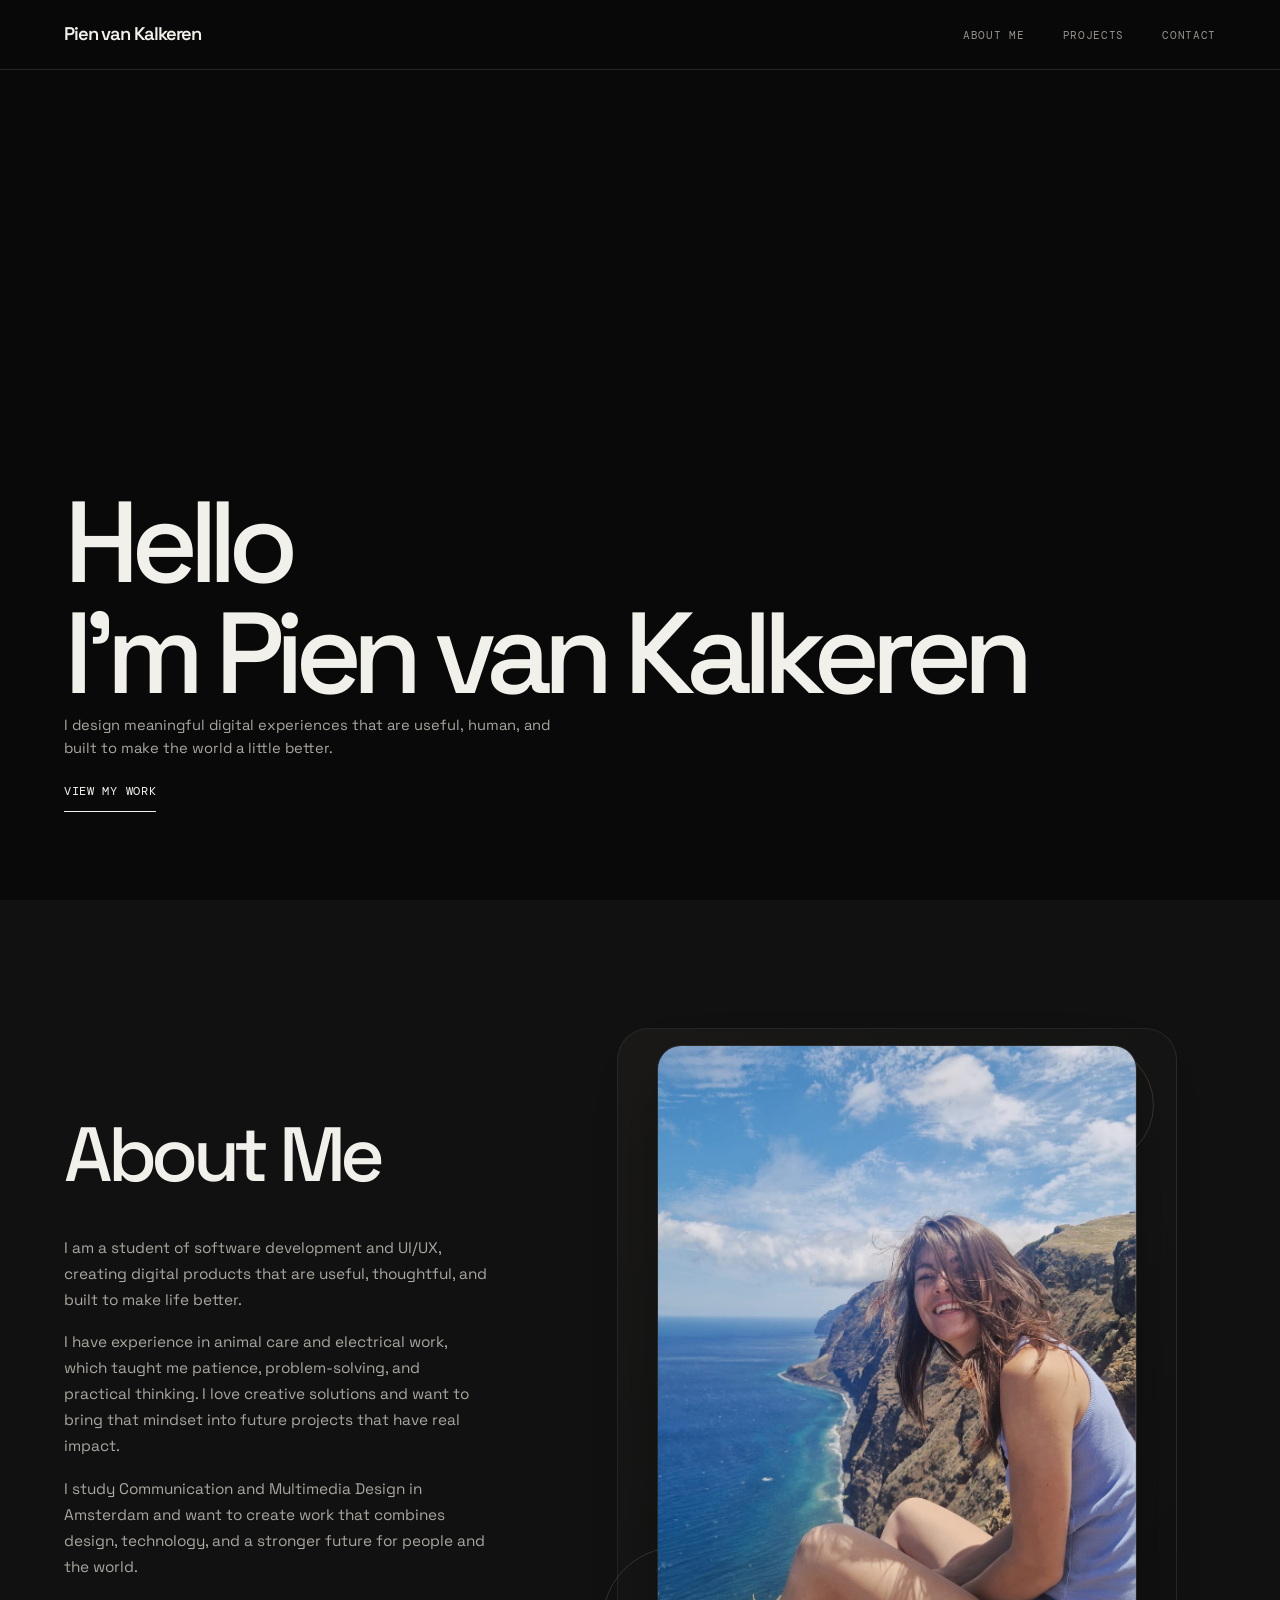
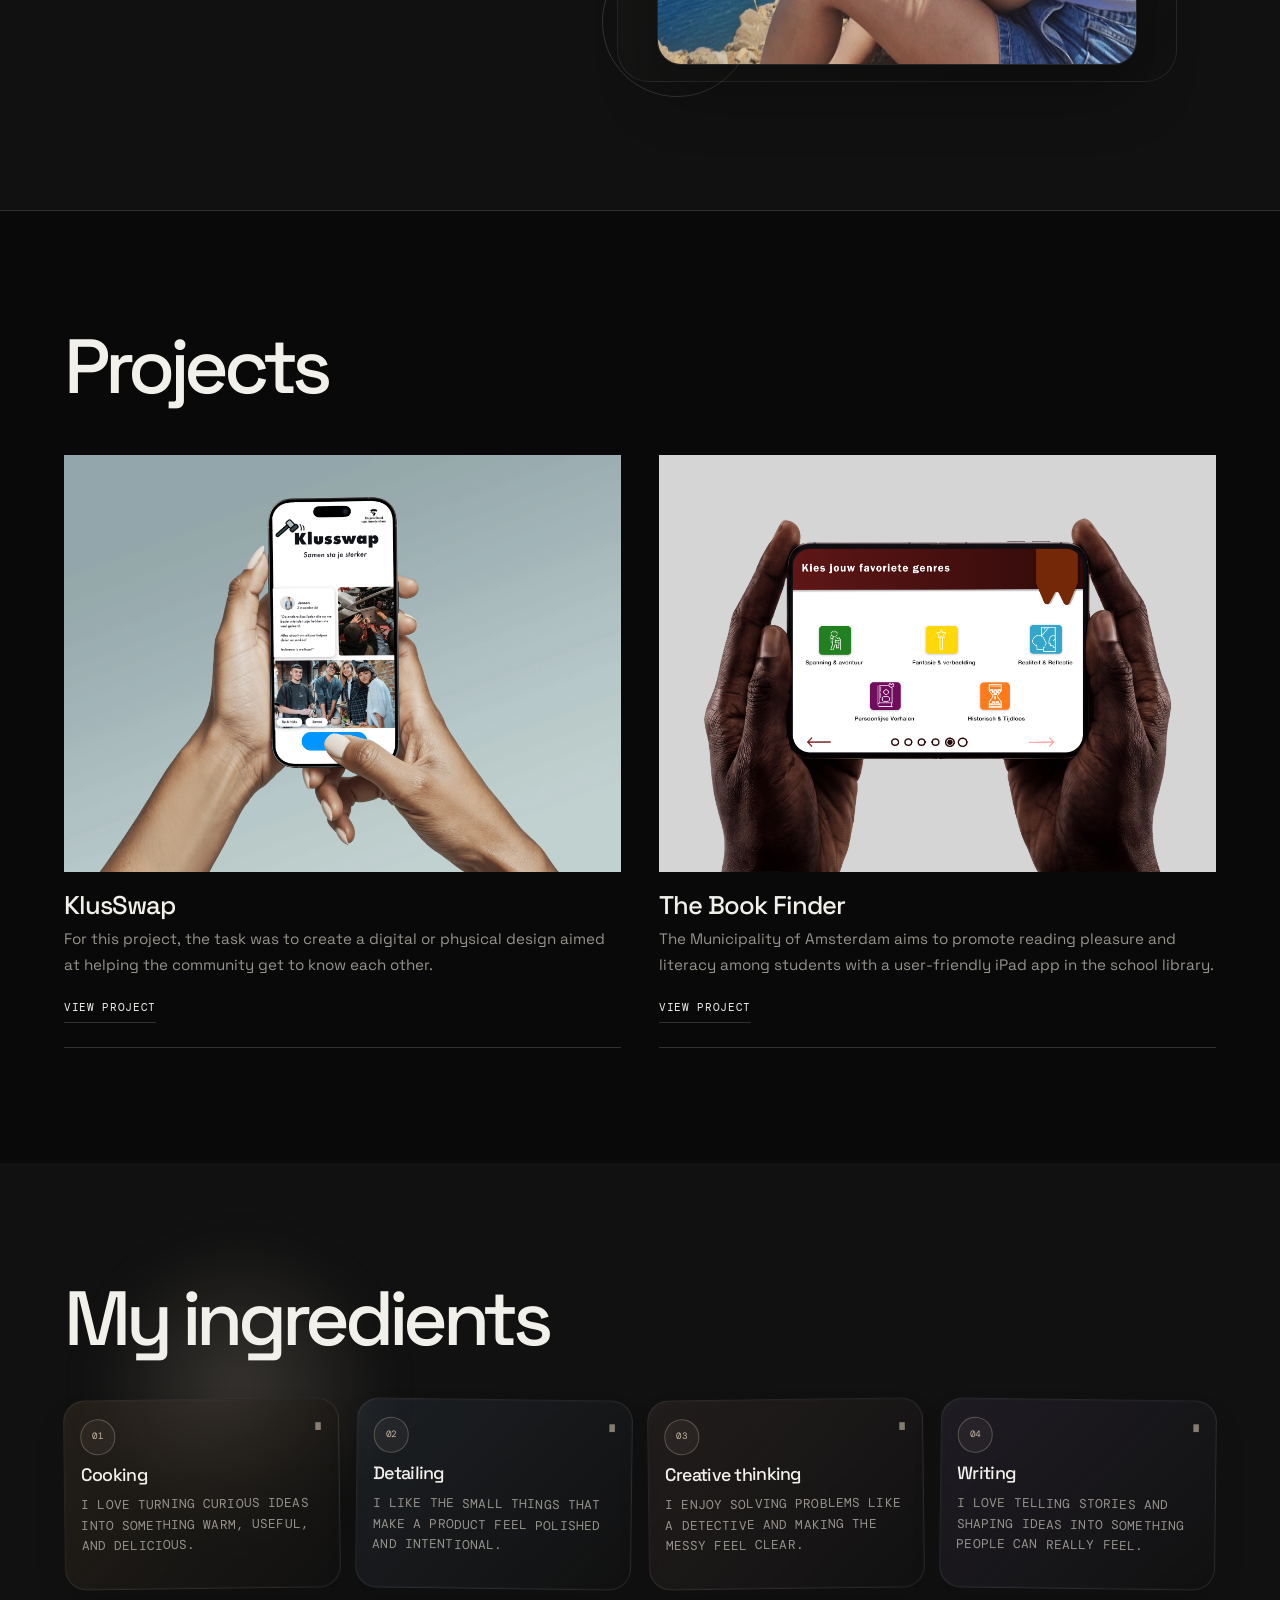
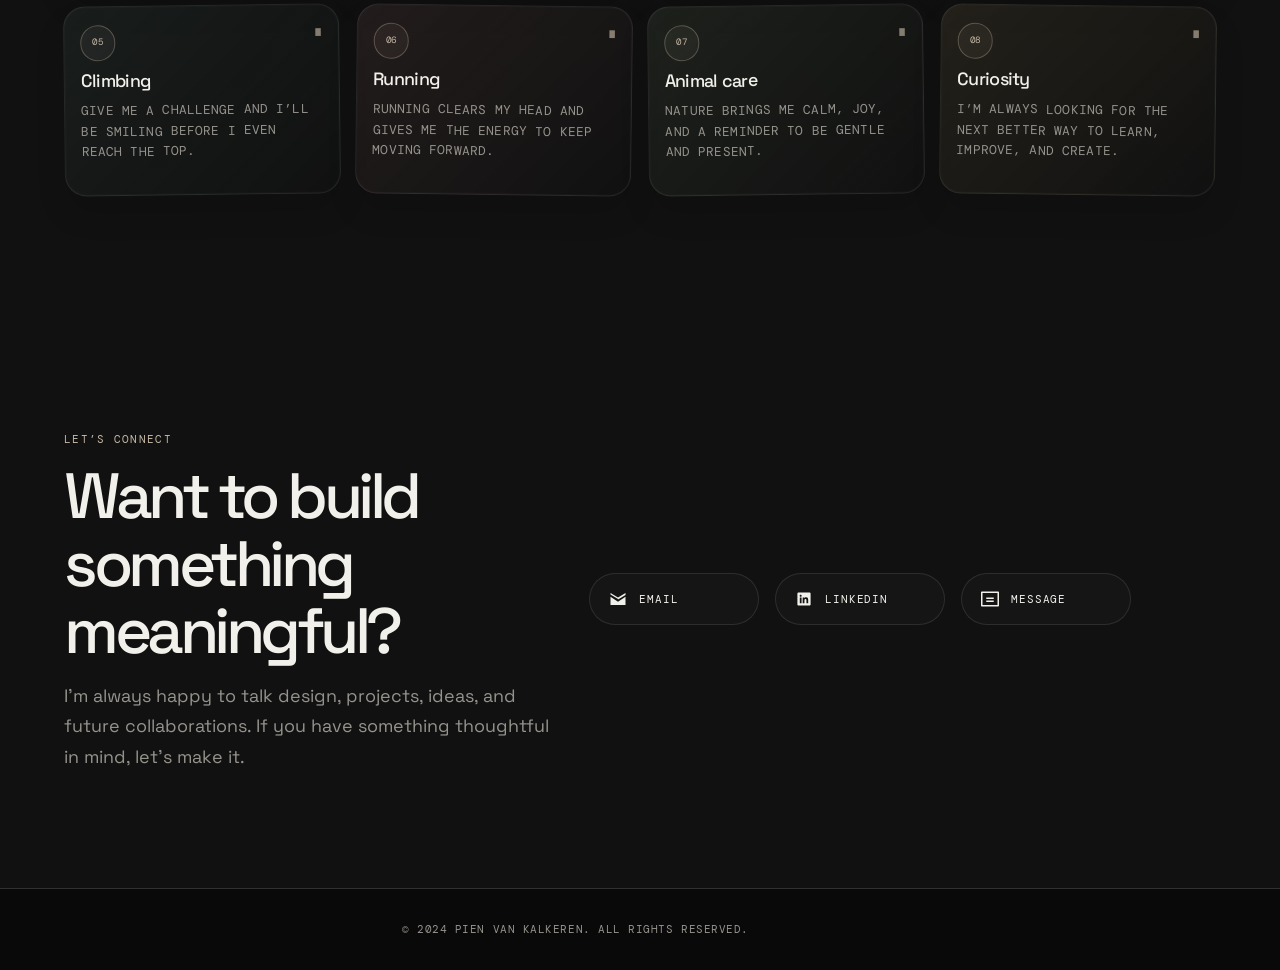
==== commit 4d93c8b3: "changes" ====
--- a/index.html
+++ b/index.html
@@ -53,16 +53,16 @@
             <h2>Projects</h2>
             <div>
                 <article>
-                    <img src="./images/boekenzoeker.jpg" alt="Screenshot of Project 1">
+                    <img src="./Image/CoverimageKlusswap.png" alt="Screenshot of Project 1">
                         <h3>KlusSwap</h3>
                             <p>For this project, the task was to create a digital or physical design aimed at helping the community get to know each other.</p>
-                                <a href="./boekenzoeker.html">View Project</a>
+                                <a href="./Klusswap.html">View Project</a>
                 </article>
                 <article>
-                    <img src="./images/klusswap.jpg" alt="KlusSwap">
+                    <img src="./Image/Pagina1BoekenZoeker.png" alt="The Book Finder">
                         <h3> The Book Finder</h3>
                             <p>The Municipality of Amsterdam aims to promote reading pleasure and literacy among students with a user-friendly iPad app in the school library.</p>
-                                <a href="./Klusswap.html">View Project</a>
+                                <a href="./Boekenzoeker.html">View Project</a>
                 </article>
             </div>
         </section>
@@ -70,14 +70,14 @@
         <section class="creative-mix">
             <h2>My ingredients</h2>
             <div class="ingredient-grid">
-                <div class="ingredient-card"><span>01</span><strong>Cooking</strong><small>I love learning recipes & some good food</small></div>
-                <div class="ingredient-card"><span>02</span><strong>Detailing</strong><small>I am slightly a perfectionist</small></div>
-                <div class="ingredient-card"><span>03</span><strong>Creative thinking</strong><small>I love problem solving and playing detective</small></div>
-                <div class="ingredient-card"><span>04</span><strong>Writing</strong><small>I dont do it enough but I love writing some good stories</small></div>
-                <div class="ingredient-card"><span>05</span><strong>Climbing</strong><small>Where there is a rock to climb u will see a smile on my face</small></div>
-                <div class="ingredient-card"><span>06</span><strong>Running</strong><small>Running is the perfect balance after a long day of brain work</small></div>
-                <div class="ingredient-card"><span>07</span><strong>Animal care</strong><small>Where there are animals u will again a smile on my face</small></div>
-                <div class="ingredient-card"><span>08</span><strong>Curiosity</strong><small>I am always curious how I can improve myself</small></div>
+                <div class="ingredient-card cooking-card"><span>01</span><strong>Cooking</strong><small>I love turning curious ideas into something warm, useful, and delicious.</small></div>
+                <div class="ingredient-card detail-card"><span>02</span><strong>Detailing</strong><small>I like the small things that make a product feel polished and intentional.</small></div>
+                <div class="ingredient-card creative-card"><span>03</span><strong>Creative thinking</strong><small>I enjoy solving problems like a detective and making the messy feel clear.</small></div>
+                <div class="ingredient-card writing-card"><span>04</span><strong>Writing</strong><small>I love telling stories and shaping ideas into something people can really feel.</small></div>
+                <div class="ingredient-card climbing-card"><span>05</span><strong>Climbing</strong><small>Give me a challenge and I’ll be smiling before I even reach the top.</small></div>
+                <div class="ingredient-card running-card"><span>06</span><strong>Running</strong><small>Running clears my head and gives me the energy to keep moving forward.</small></div>
+                <div class="ingredient-card animal-card"><span>07</span><strong>Animal care</strong><small>Nature brings me calm, joy, and a reminder to be gentle and present.</small></div>
+                <div class="ingredient-card curiosity-card"><span>08</span><strong>Curiosity</strong><small>I’m always looking for the next better way to learn, improve, and create.</small></div>
             </div>
         </section>
 
--- a/css/styles.css
+++ b/css/styles.css
@@ -426,11 +426,29 @@
 }
 
 .creative-mix {
+  position: relative;
+  overflow: hidden;
   padding: clamp(5rem, 9vw, 9rem) var(--gutter);
-  background: var(--surface);
+  background:
+    radial-gradient(circle at top left, rgba(198,184,165,.12), transparent 28%),
+    linear-gradient(180deg, rgba(17,17,17,.96), rgba(9,9,9,1));
+}
+
+.creative-mix::before {
+  content: '';
+  position: absolute;
+  inset: 3rem auto auto 5%;
+  width: 22rem;
+  height: 22rem;
+  border-radius: 50%;
+  background: radial-gradient(circle, rgba(198,184,165,.22), transparent 60%);
+  filter: blur(24px);
+  pointer-events: none;
 }
 
 .creative-mix h2 {
+  position: relative;
+  z-index: 1;
   margin-bottom: 2.5rem;
   color: var(--text);
   background: none;
@@ -451,38 +469,40 @@
   display: flex;
   flex-direction: column;
   align-items: flex-start;
-  gap: .55rem;
-  min-height: 180px;
+  justify-content: flex-start;
+  gap: .6rem;
+  min-height: 190px;
   padding: 1.15rem 1rem 1.1rem;
   border: 1px solid rgba(255,255,255,.08);
-  border-radius: 1.2rem;
-  background: linear-gradient(180deg, rgba(255,255,255,.025), rgba(255,255,255,0));
-  box-shadow: inset 0 0 0 1px rgba(255,255,255,.02);
-  color: var(--text);
-  transition: transform .25s ease, border-color .25s ease;
+  border-radius: 1.35rem;
+  background: linear-gradient(180deg, rgba(255,255,255,.03), rgba(255,255,255,.01));
+  box-shadow: inset 0 0 0 1px rgba(255,255,255,.02), 0 18px 30px rgba(0,0,0,.12);
+  color: var(--text);
+  transition: transform .25s ease, border-color .25s ease, box-shadow .25s ease;
 }
 
 .ingredient-card:nth-child(odd) {
-  transform: rotate(-.6deg);
+  transform: rotate(-.7deg);
 }
 
 .ingredient-card:nth-child(even) {
-  transform: rotate(.6deg);
+  transform: rotate(.7deg);
 }
 
 .ingredient-card:hover {
-  transform: translateY(-4px) rotate(0deg);
-  border-color: rgba(198,184,165,.4);
+  transform: translateY(-6px) rotate(0deg);
+  border-color: rgba(198,184,165,.45);
+  box-shadow: 0 20px 35px rgba(0,0,0,.18);
 }
 
 .ingredient-card::before {
   content: '∎';
   position: absolute;
-  right: .9rem;
+  right: .95rem;
   top: .8rem;
-  color: rgba(198,184,165,.55);
+  color: rgba(198,184,165,.7);
   font-size: 1rem;
-  opacity: .8;
+  opacity: .9;
 }
 
 .ingredient-card::after {
@@ -501,13 +521,22 @@
   transform: translateY(0) scale(1);
 }
 
-.nature-card::after { content: '🌳'; }
+.cooking-card { background: linear-gradient(135deg, rgba(255,195,120,.08), rgba(17,17,17,.95)); }
+.detail-card { background: linear-gradient(135deg, rgba(160,200,255,.08), rgba(17,17,17,.95)); }
+.creative-card { background: linear-gradient(135deg, rgba(239,170,170,.08), rgba(17,17,17,.95)); }
+.writing-card { background: linear-gradient(135deg, rgba(196,163,255,.08), rgba(17,17,17,.95)); }
+.climbing-card { background: linear-gradient(135deg, rgba(126,184,170,.08), rgba(17,17,17,.95)); }
+.running-card { background: linear-gradient(135deg, rgba(255,170,170,.08), rgba(17,17,17,.95)); }
+.animal-card { background: linear-gradient(135deg, rgba(182,226,164,.08), rgba(17,17,17,.95)); }
+.curiosity-card { background: linear-gradient(135deg, rgba(255,224,140,.08), rgba(17,17,17,.95)); }
+
+.nature-card::after, .cooking-card::after { content: '🍳'; }
 .animal-card::after { content: '🐾'; }
-.sport-card::after { content: '👟'; }
 .running-card::after { content: '🏃'; }
 .climbing-card::after { content: '⛰️'; }
-.design-card::after { content: '✏️'; }
-.impact-card::after { content: '🌍'; }
+.writing-card::after { content: '✍️'; }
+.creative-card::after { content: '🎨'; }
+.detail-card::after { content: '✨'; }
 .curiosity-card::after { content: '🤔'; }
 
 .ingredient-card span {
@@ -516,9 +545,10 @@
   justify-content: center;
   width: 2.2rem;
   height: 2.2rem;
+  flex-shrink: 0;
   border: 1px solid rgba(198,184,165,.32);
   border-radius: 50%;
-  background: rgba(198,184,165,.04);
+  background: rgba(198,184,165,.06);
   color: var(--accent);
   font-family: var(--mono);
   font-size: .58rem;
@@ -526,15 +556,21 @@
 }
 
 .ingredient-card strong {
-  font-size: 1.15rem;
+  margin: 0;
+  color: var(--text);
+  font-size: clamp(1rem, 1.4vw, 1.2rem);
   font-weight: 500;
+  line-height: 1.2;
   letter-spacing: -.04em;
 }
 
 .ingredient-card small {
+  display: block;
+  margin: 0;
   color: var(--muted);
   font-size: .8rem;
-  line-height: 1.55;
+  line-height: 1.6;
+  letter-spacing: .01em;
 }
 
 .story-reveal {
@@ -662,6 +698,12 @@
   transform: translateY(0);
 }
 
+@media (max-width: 1100px) {
+  .story-reveal-grid {
+    grid-template-columns: 1fr;
+  }
+}
+
 @media (max-width: 800px) {
   .story-options {
     grid-template-columns: 1fr;
@@ -1243,9 +1285,9 @@
 
 /* Contact page */
 body.contactformulier main {
-  width: min(100% - 2 * var(--gutter), 850px);
+  width: min(100%, 850px);
   margin: 0 auto;
-  padding: 10rem 0 7rem;
+  padding: 10rem var(--gutter) 7rem;
 }
 
 body.contactformulier section {
@@ -1428,9 +1470,9 @@
 
 /* Project detail page â€” bookszoeker legacy page */
 body.boekenzoeker main {
-  width: min(100% - 2 * var(--gutter), 1200px);
+  width: min(100%, 1200px);
   margin: 0 auto;
-  padding: 10rem 0 8rem;
+  padding: 10rem var(--gutter) 8rem;
 }
 
 body.boekenzoeker main > div {
@@ -1570,16 +1612,25 @@
 
 body.boekenzoeker .mobiel-carousel-container {
   position: relative;
+  width: min(100%, 1100px);
   max-width: 1100px;
   margin: 0 auto;
   padding: 1.5rem 0 2rem;
 }
 
+body.boekenzoeker .mobiel-carousel-container > h3 {
+  display: block;
+  width: min(100%, 1100px);
+  margin: 0 auto 1rem;
+  padding: 0 1rem;
+  box-sizing: border-box;
+}
+
 body.boekenzoeker .mobiel-carousel-container::before {
   content: '';
   position: absolute;
-  inset: 1rem 0 auto 0;
-  height: calc(100% - 1rem);
+  inset: 4.4rem 0 auto 0;
+  height: calc(100% - 4.4rem);
   border: 1px solid rgba(198,184,165,.12);
   border-radius: 2rem;
   pointer-events: none;
@@ -1616,8 +1667,8 @@
   position: relative;
   width: min(100%, 1100px);
   max-width: 1100px;
-  margin: 2rem auto;
-  padding: 2rem 1.5rem 2.5rem;
+  margin: 0 auto;
+  padding: 2.2rem 1.5rem 2.5rem;
   overflow: hidden;
   border: 1px solid rgba(255,255,255,.08);
   border-radius: 2rem;
@@ -1893,8 +1944,19 @@
     text-transform: none;
   }
 
-  .home section:first-of-type h1 {
-    font-size: clamp(3.4rem, 16vw, 6rem);
+  .home section:first-of-type h1,
+  .intro h1,
+  .intro h2,
+  body.boekenzoeker .hero h1 {
+    max-width: 100%;
+    font-size: clamp(2.5rem, 12vw, 4.2rem);
+    line-height: .92;
+    letter-spacing: -.06em;
+  }
+
+  .home section:first-of-type h1 span,
+  body.boekenzoeker .hero h1 span {
+    white-space: normal;
   }
 
   .home section:first-of-type p {
@@ -1909,11 +1971,6 @@
 
   .intro {
     padding: 8rem 1.5rem 3rem;
-  }
-
-  .intro h1,
-  .intro h2 {
-    font-size: clamp(3.2rem, 15vw, 5rem);
   }
 
   .project-cards {
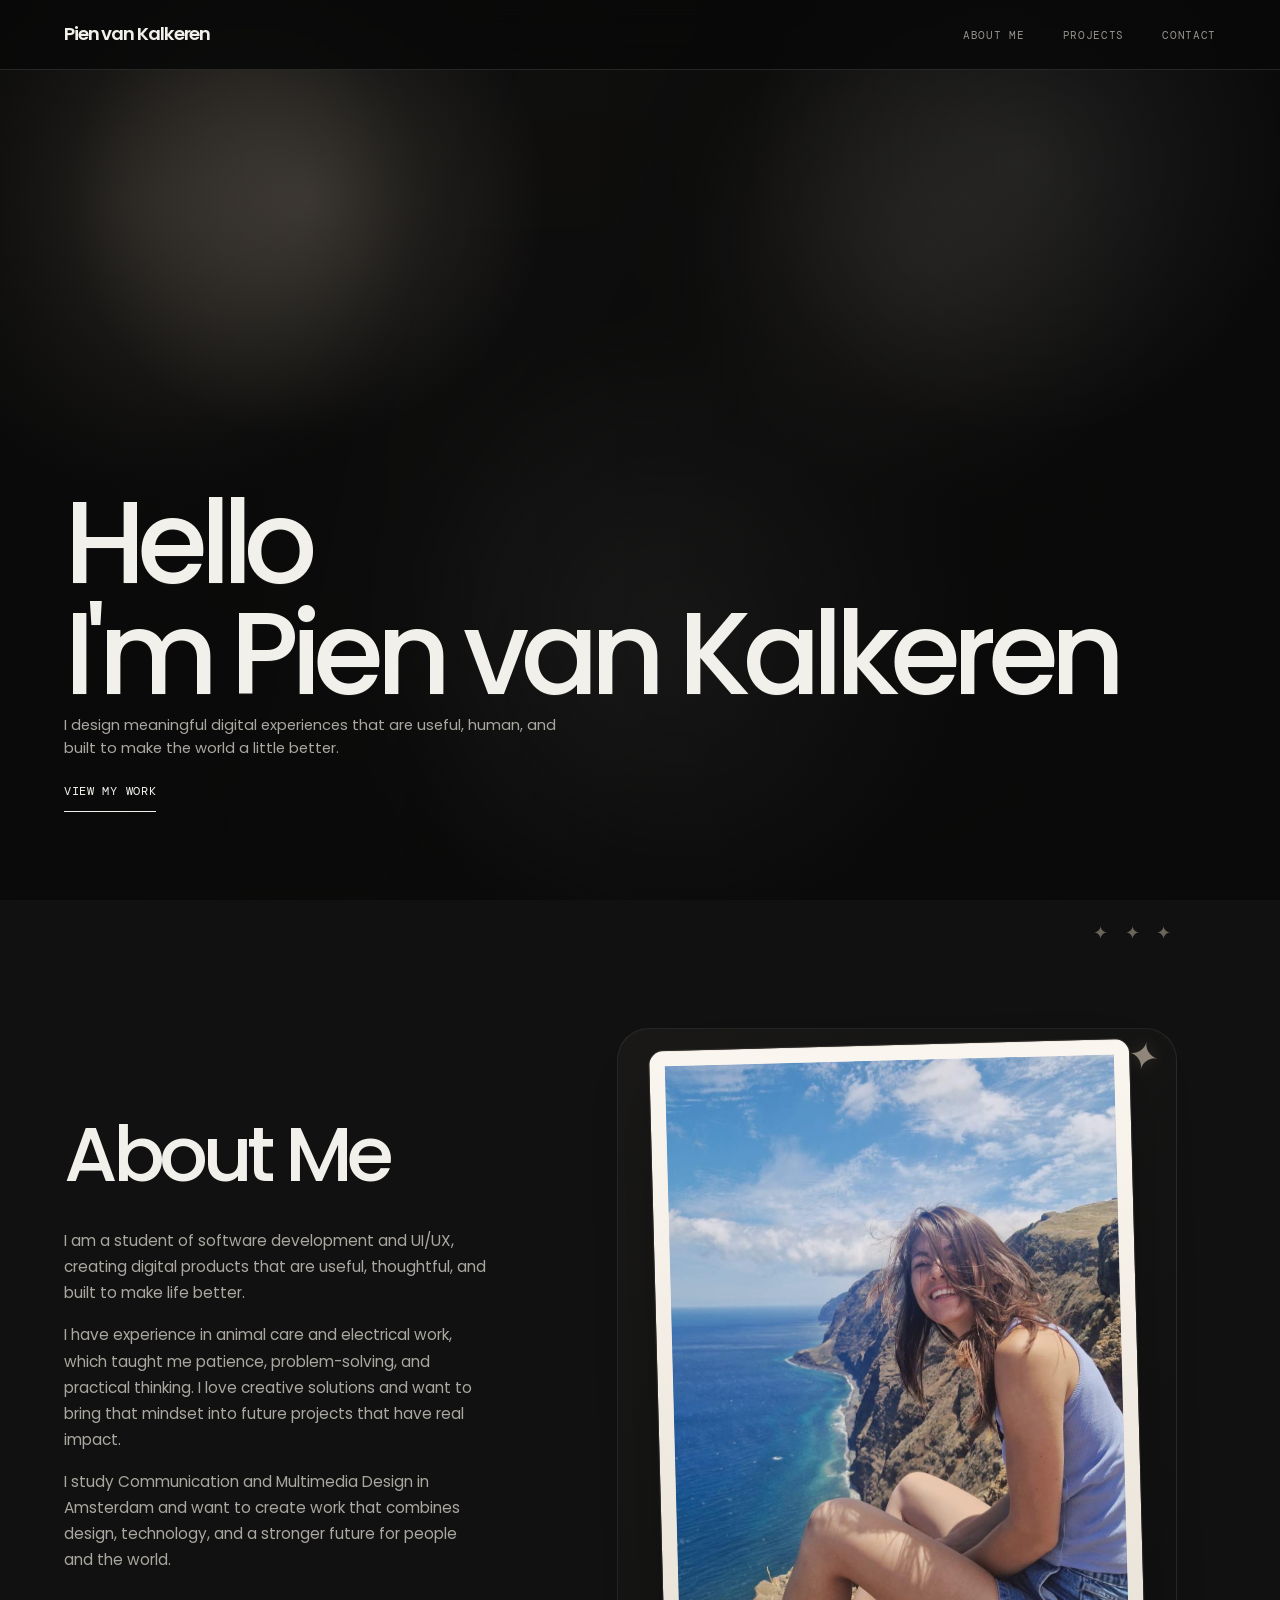
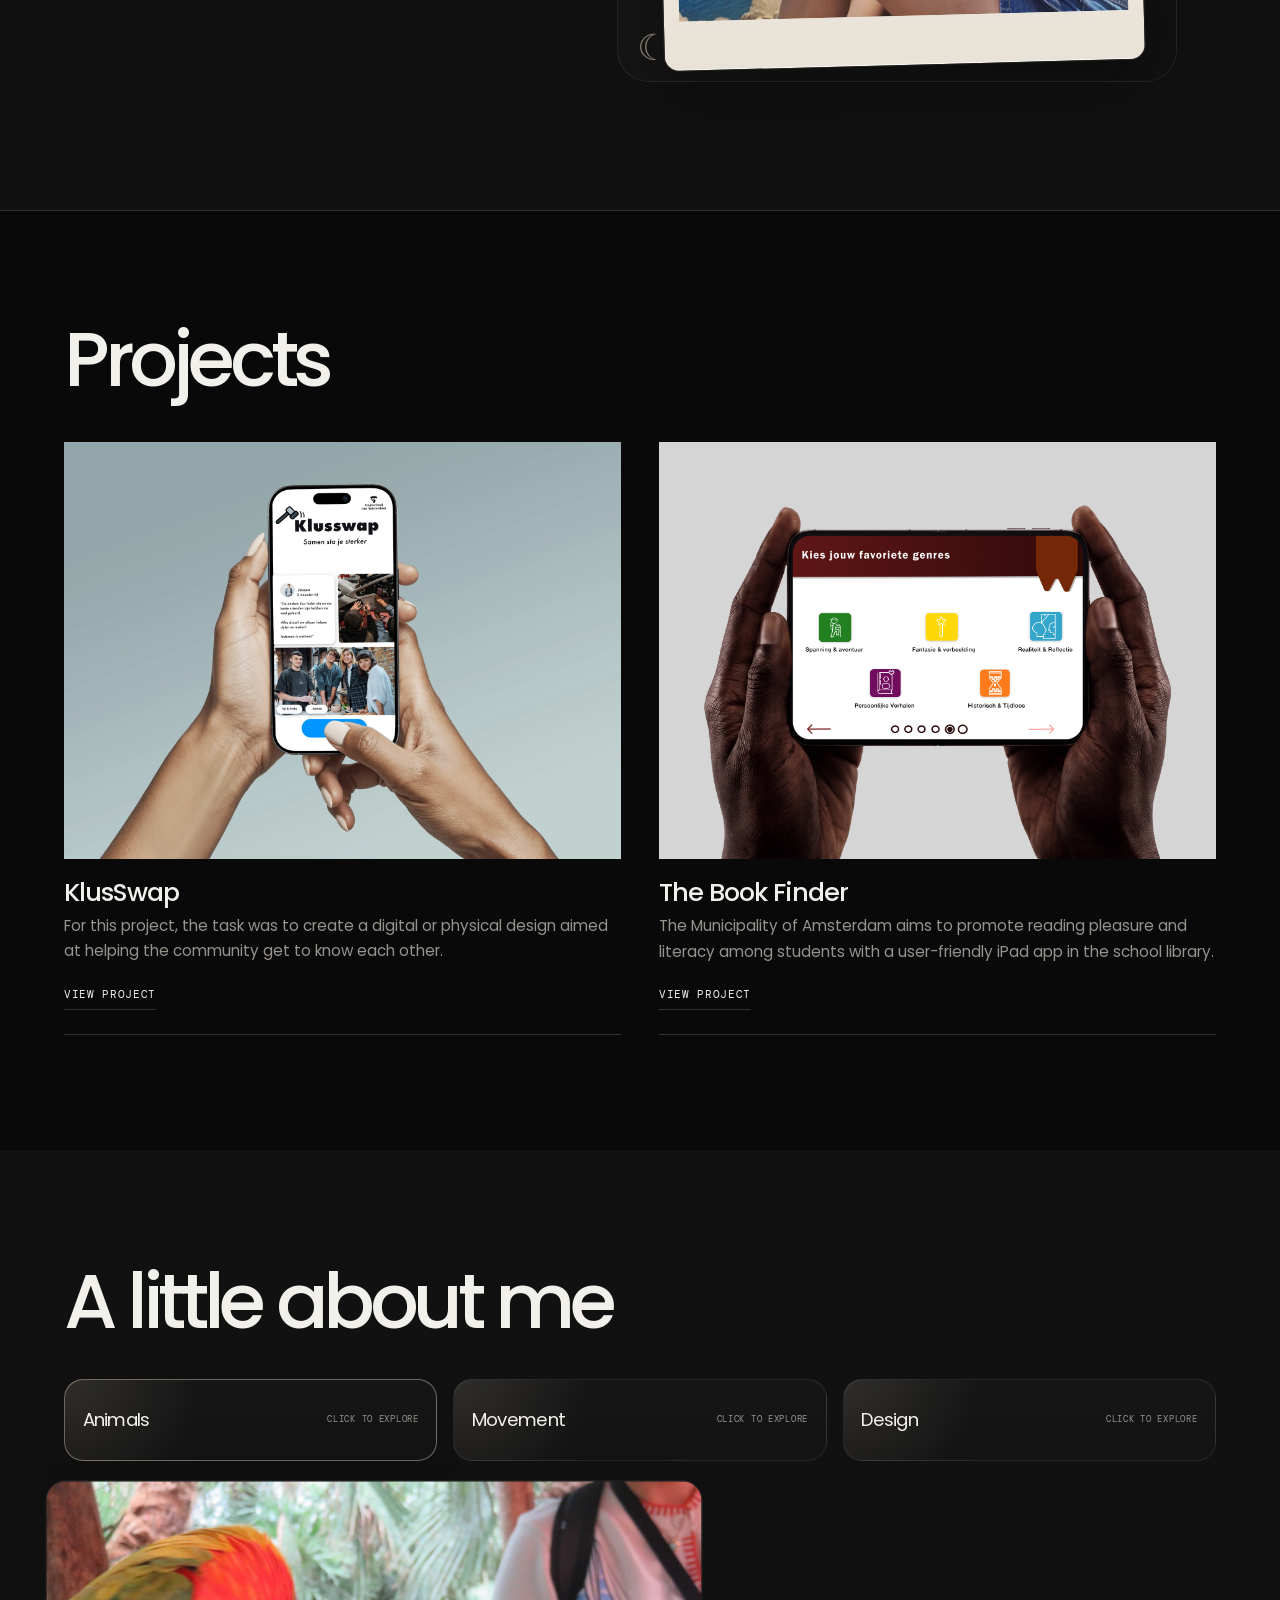
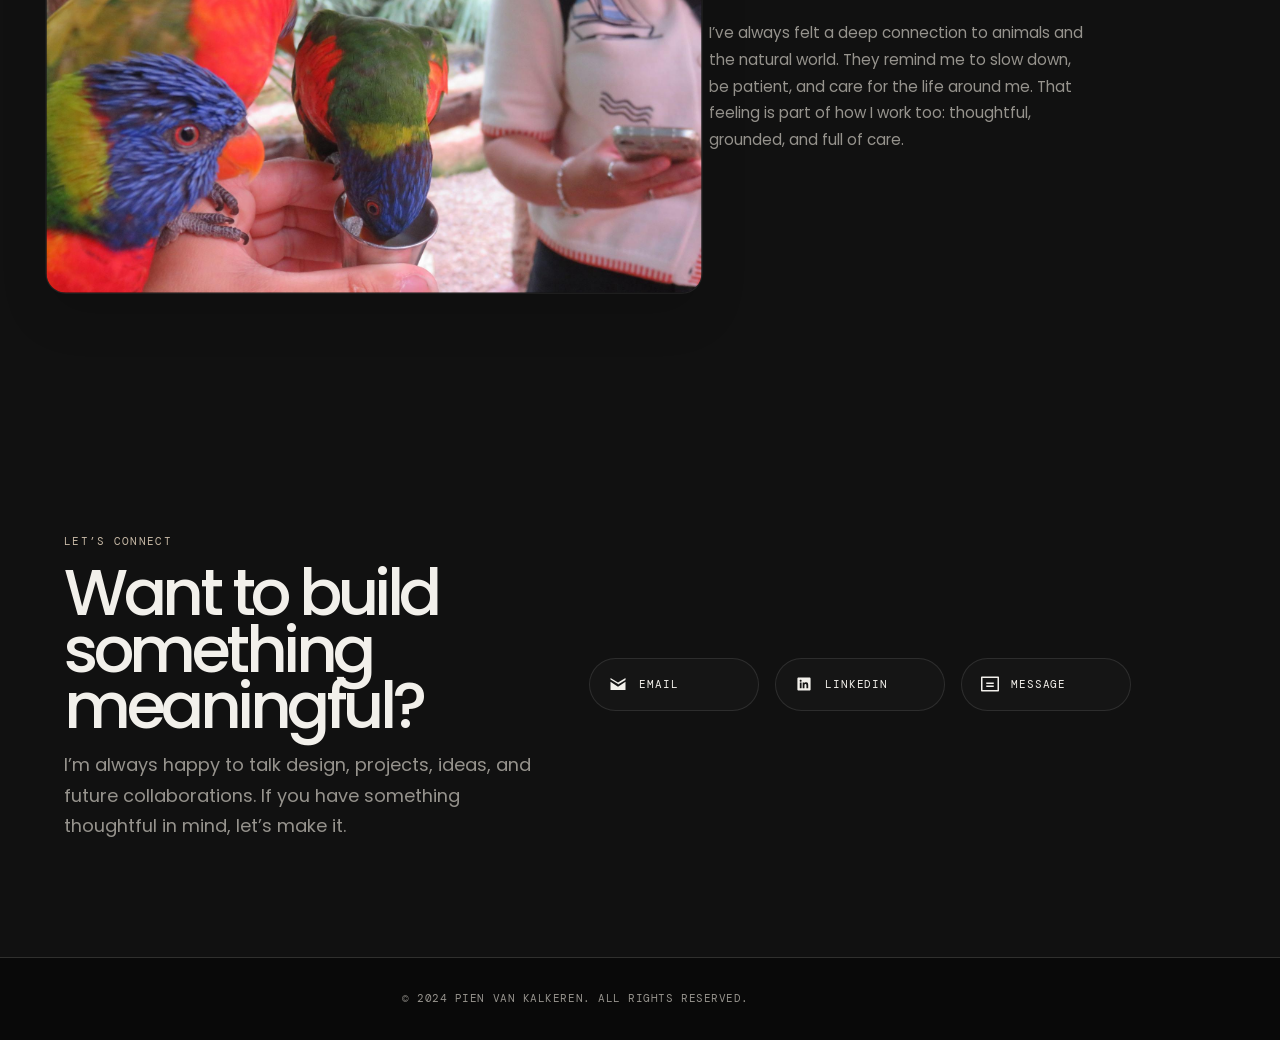
==== commit 992aa7ef: "cahgnes" ====
--- a/index.html
+++ b/index.html
@@ -67,17 +67,45 @@
             </div>
         </section>
 
-        <section class="creative-mix">
-            <h2>My ingredients</h2>
-            <div class="ingredient-grid">
-                <div class="ingredient-card cooking-card"><span>01</span><strong>Cooking</strong><small>I love turning curious ideas into something warm, useful, and delicious.</small></div>
-                <div class="ingredient-card detail-card"><span>02</span><strong>Detailing</strong><small>I like the small things that make a product feel polished and intentional.</small></div>
-                <div class="ingredient-card creative-card"><span>03</span><strong>Creative thinking</strong><small>I enjoy solving problems like a detective and making the messy feel clear.</small></div>
-                <div class="ingredient-card writing-card"><span>04</span><strong>Writing</strong><small>I love telling stories and shaping ideas into something people can really feel.</small></div>
-                <div class="ingredient-card climbing-card"><span>05</span><strong>Climbing</strong><small>Give me a challenge and I’ll be smiling before I even reach the top.</small></div>
-                <div class="ingredient-card running-card"><span>06</span><strong>Running</strong><small>Running clears my head and gives me the energy to keep moving forward.</small></div>
-                <div class="ingredient-card animal-card"><span>07</span><strong>Animal care</strong><small>Nature brings me calm, joy, and a reminder to be gentle and present.</small></div>
-                <div class="ingredient-card curiosity-card"><span>08</span><strong>Curiosity</strong><small>I’m always looking for the next better way to learn, improve, and create.</small></div>
+        <section class="story-reveal home-story">
+            <h2>A little about me</h2>
+
+            <div class="story-picker">
+                <input type="radio" name="home-story-choice" id="story-animals" checked>
+                <input type="radio" name="home-story-choice" id="story-movement">
+                <input type="radio" name="home-story-choice" id="story-design">
+
+                <div class="story-options">
+                    <label class="story-option" for="story-animals">
+                        <span>Animals</span>
+                        <em>Click to explore</em>
+                    </label>
+                    <label class="story-option" for="story-movement">
+                        <span>Movement</span>
+                        <em>Click to explore</em>
+                    </label>
+                    <label class="story-option" for="story-design">
+                        <span>Design</span>
+                        <em>Click to explore</em>
+                    </label>
+                </div>
+
+                <div class="story-panels">
+                    <article class="story-panel story-animals">
+                        <img src="./Image/birds.JPG" alt="Animals and nature" />
+                        <p>I’ve always felt a deep connection to animals and the natural world. They remind me to slow down, be patient, and care for the life around me. That feeling is part of how I work too: thoughtful, grounded, and full of care.</p>
+                    </article>
+
+                    <article class="story-panel story-movement">
+                        <img src="./Image/climb3.JPG" alt="Movement and sport" />
+                        <p>Running, climbing, and strength keep me moving. They give me energy, build my resilience, and remind me that real growth begins when I stop playing safe. That mindset shapes how I design too.</p>
+                    </article>
+
+                    <article class="story-panel story-design">
+                        <img src="./Image/animalcare2darkmode.png" alt="Design and digital work" />
+                        <p>I design for people, not just screens. I want my work to feel useful, human, and meaningful in the real world. The goal is not only to make something look beautiful, but to make life a little better through it.</p>
+                    </article>
+                </div>
             </div>
         </section>
 
@@ -89,7 +117,7 @@
             </div>
 
             <div class="contact-icons">
-                <a href="mailto:pienvk@hotmail.com" class="contact-icon" aria-label="E-mail">
+                <a href="mailto:pienkalkeren@gmail.com" class="contact-icon" aria-label="E-mail">
                     <svg xmlns="http://www.w3.org/2000/svg" width="48" height="48" fill="currentColor" viewBox="0 0 24 24"><path d="M12 12.713l10-6V4l-10 6-10-6v2l10 6zm0 2.872L2 9v11h20V9l-10 6.585z"></path></svg>
                     <span>Email</span>
                 </a>
--- a/css/styles.css
+++ b/css/styles.css
@@ -7,7 +7,7 @@
    and the body classes .vaardigheden, .contactformulier, .boekenzoeker.
 */
 
-@import url('https://fonts.googleapis.com/css2?family=DM+Mono:wght@400;500&family=Space+Grotesk:wght@400;500;600;700&family=Cormorant+Garamond:ital,wght@0,500;0,600;1,500&display=swap');
+@import url('https://fonts.googleapis.com/css2?family=DM+Mono:wght@400;500&family=Poppins:wght@400;500;600;700;800&family=Cormorant+Garamond:ital,wght@0,500;0,600;1,500&display=swap');
 
 :root {
   --bg: #090909;
@@ -18,7 +18,8 @@
   --line: #30302e;
   --accent: #c6b8a5;
   --serif: 'Cormorant Garamond', Georgia, serif;
-  --sans: 'Space Grotesk', Arial, sans-serif;
+  --display: 'Poppins', Arial, sans-serif;
+  --sans: 'Poppins', Arial, sans-serif;
   --mono: 'DM Mono', monospace;
   --page-width: 1440px;
   --gutter: clamp(1.25rem, 5vw, 5rem);
@@ -96,8 +97,22 @@
   letter-spacing: -.055em;
 }
 
-h1 { font-size: clamp(3.5rem, 9vw, 9rem); }
-h2 { font-size: clamp(2.5rem, 5vw, 5.5rem); }
+h1, h2 {
+  font-family: var(--display);
+  font-weight: 500;
+  letter-spacing: -.055em;
+  line-height: .88;
+  text-wrap: balance;
+}
+
+h3, h4 {
+  font-family: var(--display);
+  font-weight: 500;
+  letter-spacing: -.04em;
+}
+
+h1 { font-size: clamp(3.6rem, 8.7vw, 9rem); }
+h2 { font-size: clamp(2.6rem, 5.1vw, 5.6rem); }
 h3 { font-size: clamp(1.35rem, 2vw, 2rem); }
 
 p {
@@ -200,6 +215,8 @@
 
 /* Home â€” editorial hero */
 .home section:first-of-type {
+  position: relative;
+  isolation: isolate;
   min-height: 100vh;
   padding: 8rem var(--gutter) 5.5rem;
   display: flex;
@@ -213,9 +230,32 @@
   overflow: hidden;
 }
 
-.home section:first-of-type::before,
+.home section:first-of-type::before {
+  content: '';
+  position: absolute;
+  inset: -10% -8% -14% -8%;
+  background:
+    radial-gradient(circle at 18% 28%, rgba(198,184,165,.42), transparent 18%),
+    radial-gradient(circle at 68% 32%, rgba(198,184,165,.2), transparent 18%),
+    radial-gradient(circle at 52% 64%, rgba(255,255,255,.08), transparent 28%),
+    linear-gradient(110deg, rgba(11,11,11,.8), rgba(11,11,11,.38) 40%, rgba(11,11,11,.82)),
+    linear-gradient(180deg, rgba(198,184,165,.08), rgba(9,9,9,.22));
+  filter: blur(20px) saturate(1.25);
+  opacity: .9;
+  transform: scale(1.08);
+  animation: heroDrift 20s ease-in-out infinite alternate;
+  z-index: 0;
+}
+
 .home section:first-of-type::after {
-  display: none;
+  content: '';
+  position: absolute;
+  inset: 0;
+  background:
+    radial-gradient(circle at 24% 22%, rgba(198,184,165,.18), transparent 20%),
+    radial-gradient(circle at 80% 18%, rgba(255,255,255,.08), transparent 22%),
+    linear-gradient(90deg, rgba(9,9,9,.8), rgba(9,9,9,.12) 38%, rgba(9,9,9,.8));
+  z-index: 0;
 }
 
 .home section:first-of-type h1 {
@@ -232,7 +272,8 @@
   font-size: clamp(4.2rem, 9vw, 8.5rem);
   font-weight: 500;
   line-height: .88;
-  letter-spacing: -.08em;
+  letter-spacing: -.075em;
+  text-shadow: 0 1px 0 rgba(255,255,255,.05);
   animation: none;
 }
 
@@ -578,6 +619,14 @@
   background: var(--bg);
 }
 
+.story-reveal h2 {
+  margin: 0 0 2rem;
+  color: var(--text);
+  font-size: clamp(2.7rem, 6vw, 6rem);
+  letter-spacing: -.07em;
+  line-height: .96;
+}
+
 .story-reveal-grid {
   display: grid;
   grid-template-columns: repeat(3, minmax(0, 1fr));
@@ -751,11 +800,33 @@
   .ingredient-card:nth-child(even) {
     transform: none;
   }
+
+  .vaardigheden-sectie {
+    margin-top: 2.5rem;
+    padding: 1.5rem 0;
+  }
+
+  .vaardigheden-content {
+    gap: 1rem;
+    width: calc(100% - 2rem);
+    margin: 0 auto;
+  }
+
+  .vaardigheden-content article {
+    padding: 1.4rem 1rem;
+  }
+
+  .language-list li {
+    padding: .9rem 0;
+  }
 }
 
 /* Intro and project overview */
 .intro {
-  padding: clamp(8.5rem, 15vw, 13rem) var(--gutter) 2rem;
+  display: flex;
+  align-items: flex-end;
+  min-height: 100vh;
+  padding: clamp(8rem, 12vw, 11rem) var(--gutter) 2.5rem;
   margin: 0;
   text-align: left;
 }
@@ -772,10 +843,10 @@
 .intro h1,
 .intro h2 {
   max-width: 13ch;
-  margin: 0 0 1rem;
+  margin: 0 0 2.6rem;
   color: var(--text);
   background: none;
-  font-size: clamp(3.1rem, 8vw, 7.8rem);
+  font-size: clamp(2.7rem, 6.8vw, 6.8rem);
   line-height: .88;
   letter-spacing: -.08em;
   animation: none;
@@ -792,7 +863,7 @@
   margin: 0;
   color: var(--muted);
   font-size: clamp(1rem, 1.5vw, 1.25rem);
-  line-height: 1.6;
+  line-height: 1.7;
 }
 
 .scroll-btn {
@@ -823,7 +894,10 @@
 }
 
 .project-cards article {
+  position: relative;
   overflow: hidden;
+  max-width: 94%;
+  margin: 0 auto;
   padding: 0 0 1.5rem;
   border: 0;
   border-bottom: 1px solid var(--line);
@@ -834,6 +908,25 @@
   transition: opacity .3s ease;
 }
 
+.project-cards article::before {
+  content: '✦';
+  position: absolute;
+  top: .2rem;
+  right: 1rem;
+  color: rgba(198,184,165,.42);
+  font-size: .85rem;
+  letter-spacing: .08em;
+  transform: rotate(12deg);
+  pointer-events: none;
+}
+
+.project-cards article:nth-child(2n)::before {
+  content: '•';
+  right: auto;
+  left: .9rem;
+  transform: rotate(-10deg);
+}
+
 .project-cards article:hover {
   transform: none;
   box-shadow: none;
@@ -841,21 +934,37 @@
 }
 
 .project-cards article img {
+  position: relative;
   display: block;
   width: 100%;
   aspect-ratio: 4 / 3;
   height: auto;
+  padding: .75rem;
+  background:
+    linear-gradient(180deg, rgba(255,255,255,.1), rgba(255,255,255,.02));
+  border: 1px solid rgba(255,255,255,.18);
+  border-radius: .28rem;
+  box-shadow: 0 0 0 4px rgba(245,238,227,.08), 0 18px 26px rgba(0,0,0,.12);
   object-fit: cover;
-  border-radius: 0;
-  transition: transform .7s cubic-bezier(.2,.7,.2,1);
+  object-position: center;
+  transform: none;
+  transition: transform .3s ease, box-shadow .3s ease;
+}
+
+.project-cards article:nth-child(3n+1) img,
+.project-cards article:nth-child(3n+2) img,
+.project-cards article:nth-child(3n+3) img {
+  --polaroid-tilt: 0deg;
+  border-radius: .28rem;
 }
 
 .project-cards article:hover img {
-  transform: scale(1.025);
+  transform: none;
+  box-shadow: 0 0 0 4px rgba(245,238,227,.08), 0 22px 30px rgba(0,0,0,.16);
 }
 
 .project-cards article h3 {
-  margin: 1.5rem 0 .8rem;
+  margin: 2rem 0 1.1rem;
   color: var(--text);
   background: none;
   font-size: clamp(1.4rem, 2vw, 2rem);
@@ -863,7 +972,7 @@
 }
 
 .project-cards article p {
-  margin: 0 0 1rem;
+  margin: 0 0 1.2rem;
   color: var(--muted);
   font-size: .95rem;
   line-height: 1.7;
@@ -893,6 +1002,7 @@
 
 /* Project detail / image and text sections */
 .photo-section {
+  position: relative;
   display: grid;
   grid-template-columns: minmax(0, .8fr) minmax(0, 1.2fr);
   align-items: center;
@@ -902,8 +1012,23 @@
   border: 0;
   border-bottom: 1px solid var(--line);
   border-radius: 0;
+  background:
+    radial-gradient(circle at top left, rgba(198,184,165,.08), transparent 28%),
+    linear-gradient(180deg, rgba(255,255,255,.015), rgba(255,255,255,0));
   box-shadow: none;
   overflow: visible;
+}
+
+.photo-section::before {
+  content: '✦ ✦ ✦';
+  position: absolute;
+  top: 1.2rem;
+  right: 8%;
+  color: rgba(198,184,165,.5);
+  font-family: var(--serif);
+  font-size: clamp(1rem, 1.4vw, 1.5rem);
+  letter-spacing: .35em;
+  pointer-events: none;
 }
 
 .text-left {
@@ -914,7 +1039,7 @@
 .text-left h2 {
   margin-bottom: 1.5rem;
   color: var(--text);
-  font-size: clamp(2.7rem, 6vw, 6rem);
+  font-size: clamp(2.2rem, 4.8vw, 4.6rem);
   letter-spacing: -.07em;
 }
 
@@ -958,24 +1083,29 @@
 
 .image-right::before,
 .image-right::after {
-  content: '';
   position: absolute;
-  border: 1px solid rgba(198,184,165,.2);
   pointer-events: none;
 }
 
 .image-right::before {
-  inset: 1rem 1.4rem auto auto;
-  width: 120px;
-  height: 120px;
-  border-radius: 50%;
+  content: '✦';
+  inset: .65rem 1.1rem auto auto;
+  color: rgba(198,184,165,.7);
+  font-family: var(--serif);
+  font-size: clamp(2.4rem, 3vw, 3.1rem);
+  line-height: 1;
+  transform: rotate(12deg);
+  text-shadow: 0 0 18px rgba(198,184,165,.2);
 }
 
 .image-right::after {
-  inset: auto auto -1rem -1rem;
-  width: 150px;
-  height: 150px;
-  border-radius: 50%;
+  content: '☾';
+  inset: auto auto .9rem 1.2rem;
+  color: rgba(198,184,165,.7);
+  font-family: var(--serif);
+  font-size: clamp(2rem, 2.8vw, 2.8rem);
+  line-height: 1;
+  opacity: .9;
 }
 
 .image-right img {
@@ -986,13 +1116,19 @@
   height: min(72vw, 620px);
   max-height: 620px;
   margin-inline: auto;
-  border-radius: 1.5rem;
-  box-shadow: 0 30px 60px rgba(0,0,0,.26);
+  padding: .9rem .9rem 3rem;
+  border: 1px solid rgba(255,255,255,.08);
+  border-radius: .9rem;
+  background:
+    linear-gradient(180deg, rgba(255,255,255,.22), rgba(255,255,255,0)),
+    linear-gradient(180deg, #f8f3eb 0%, #e9e2d7 100%);
+  box-shadow: 0 32px 60px rgba(0,0,0,.24), 0 0 0 1px rgba(198,184,165,.12);
   object-fit: cover;
   object-position: center center;
+  transform: rotate(-1.5deg);
   animation: none;
-  border: 1px solid rgba(255,255,255,.08);
-}
+}
+
 
 /* Skills page */
 body.vaardigheden main {
@@ -1175,7 +1311,7 @@
 .vaardigheden-content article {
   width: auto;
   margin: 0;
-  padding: 1.8rem 1.5rem;
+  padding: 2.2rem 1.8rem;
   border: 1px solid rgba(255,255,255,.08);
   background: rgba(255,255,255,.015);
   box-shadow: none;
@@ -1199,7 +1335,7 @@
   align-items: center;
   justify-content: space-between;
   gap: 1rem;
-  padding: .8rem 0;
+  padding: 1rem 0;
   border-bottom: 1px solid rgba(255,255,255,.08);
   color: var(--text);
   font-size: .95rem;
@@ -1239,10 +1375,10 @@
 
 .strength-card blockquote {
   margin: 0;
-  padding: 1rem 0 0;
+  padding: 1.3rem 0 0;
   color: var(--text);
   font-size: clamp(1.2rem, 2vw, 1.8rem);
-  line-height: 1.35;
+  line-height: 1.45;
   letter-spacing: -.04em;
 }
 
@@ -1292,9 +1428,31 @@
 
 body.contactformulier section {
   margin-bottom: 3rem;
+  padding: clamp(2rem, 4vw, 3rem);
+  border: 1px solid rgba(255,255,255,.08);
+  border-radius: 1.5rem;
+  background:
+    radial-gradient(circle at top left, rgba(198,184,165,.08), transparent 28%),
+    rgba(17,17,17,.72);
+  box-shadow: 0 22px 50px rgba(0,0,0,.18);
   opacity: 1;
   transform: none;
   animation: none;
+}
+
+body.contactformulier section h2 {
+  margin: 0 0 1rem;
+  color: var(--text);
+  font-size: clamp(2.4rem, 5vw, 4.8rem);
+  letter-spacing: -.07em;
+}
+
+body.contactformulier section p {
+  max-width: 38rem;
+  margin: 0 0 2rem;
+  color: var(--muted);
+  font-size: clamp(1rem, 1.5vw, 1.15rem);
+  line-height: 1.8;
 }
 
 body.contactformulier .contact-form form {
@@ -1372,6 +1530,39 @@
 body.contactformulier .social-media ul li a:hover {
   color: var(--text);
   transform: none;
+}
+
+body.contactformulier .contact-icons {
+  display: flex;
+  flex-wrap: wrap;
+  justify-content: flex-start;
+  gap: 1rem;
+  margin-top: 1.5rem;
+}
+
+body.contactformulier .contact-icon {
+  display: inline-flex;
+  align-items: center;
+  justify-content: center;
+  width: 82px;
+  height: 82px;
+  padding: 0;
+  border: 1px solid rgba(255,255,255,.12);
+  border-radius: 1.1rem;
+  background: rgba(255,255,255,.02);
+  box-shadow: 0 16px 28px rgba(0,0,0,.12);
+}
+
+body.contactformulier .contact-icon svg {
+  width: 26px;
+  height: 26px;
+  color: var(--text);
+}
+
+body.contactformulier .contact-icon:hover {
+  border-color: rgba(198,184,165,.55);
+  box-shadow: 0 18px 30px rgba(0,0,0,.18);
+  transform: translateY(-2px);
 }
 
 .contact-fun {
@@ -1516,7 +1707,7 @@
 }
 
 body.boekenzoeker .hero h1 {
-  margin: 0 0 1rem;
+  margin: 0 0 2.5rem;
   color: var(--text);
   background: none;
   font-size: clamp(3rem, 7vw, 7rem);
@@ -1527,7 +1718,7 @@
   margin: 0;
   color: var(--muted);
   font-size: clamp(1.05rem, 1.5vw, 1.3rem);
-  line-height: 1.7;
+  line-height: 1.8;
 }
 
 body.boekenzoeker img {
@@ -1535,7 +1726,7 @@
 }
 
 body.boekenzoeker main h3 {
-  margin-bottom: 1rem;
+  margin: 3rem 0 1.2rem;
   color: var(--text);
   font-size: clamp(1.35rem, 2vw, 2.2rem);
   letter-spacing: -.05em;
@@ -1545,11 +1736,11 @@
 body.boekenzoeker main ul li {
   color: var(--muted);
   font-size: 1rem;
-  line-height: 1.8;
+  line-height: 1.9;
 }
 
 body.boekenzoeker main p {
-  margin-bottom: 1.5rem;
+  margin-bottom: 1.8rem;
 }
 
 body.boekenzoeker main ul {
@@ -1699,14 +1890,14 @@
 }
 
 .carousel-container::after {
-  content: '';
+  content: '✧ ✦ ✧';
   position: absolute;
-  right: 1.5rem;
+  right: 1.6rem;
   top: 1.2rem;
-  width: 120px;
-  height: 120px;
-  border: 1px solid rgba(198,184,165,.16);
-  border-radius: 50%;
+  color: rgba(198,184,165,.7);
+  font-family: var(--serif);
+  font-size: .95rem;
+  letter-spacing: .18em;
   pointer-events: none;
 }
 
@@ -1839,6 +2030,17 @@
   50% { transform: translateY(-4px); }
 }
 
+@keyframes heroDrift {
+  0% {
+    background-position: 52% 48%, center center;
+    transform: scale(1.08) translate3d(0, 0, 0);
+  }
+  100% {
+    background-position: 46% 40%, center center;
+    transform: scale(1.14) translate3d(0, -12px, 0);
+  }
+}
+
 @media (prefers-reduced-motion: reduce) {
   *,
   *::before,
@@ -1888,13 +2090,56 @@
   }
 
   .home section:nth-of-type(3) > div,
-  .project-cards {
+  .project-cards,
+  .vaardigheden-content {
     grid-template-columns: 1fr;
+  }
+
+  .project-cards article,
+  .home section:nth-of-type(3) article,
+  .ingredient-card,
+  .story-option,
+  .contact-icon,
+  .carousel-container,
+  body.boekenzoeker section,
+  .vaardigheden-content article {
+    width: 100%;
+    max-width: 100%;
+    min-width: 0;
+  }
+
+  .language-list li {
+    gap: .5rem;
+    font-size: .88rem;
+  }
+
+  .strength-card blockquote {
+    font-size: clamp(1.12rem, 5vw, 1.5rem);
   }
 
   .photo-section {
     grid-template-columns: 1fr;
     padding: 4rem 1.5rem;
+  }
+
+  h1,
+  h2 {
+    max-width: 100%;
+    overflow-wrap: anywhere;
+    word-break: break-word;
+  }
+
+  .home section:first-of-type h1,
+  .intro h1,
+  .intro h2,
+  body.boekenzoeker .hero h1 {
+    font-size: clamp(2.6rem, 8vw, 4.1rem);
+    line-height: .94;
+    letter-spacing: -.06em;
+  }
+
+  body.boekenzoeker .hero-text {
+    grid-template-columns: 1fr;
   }
 
   body.vaardigheden main {
@@ -1949,9 +2194,11 @@
   .intro h2,
   body.boekenzoeker .hero h1 {
     max-width: 100%;
-    font-size: clamp(2.5rem, 12vw, 4.2rem);
+    font-size: clamp(2.2rem, 11vw, 3.6rem);
     line-height: .92;
-    letter-spacing: -.06em;
+    letter-spacing: -.05em;
+    overflow-wrap: anywhere;
+    word-break: break-word;
   }
 
   .home section:first-of-type h1 span,
@@ -1967,6 +2214,16 @@
   .skills-section,
   .vaardigheden-content {
     grid-template-columns: 1fr;
+  }
+
+  .ingredient-card,
+  .story-option,
+  .contact-icon,
+  body.boekenzoeker section,
+  .carousel-container {
+    width: 100%;
+    max-width: 100%;
+    min-width: 0;
   }
 
   .intro {
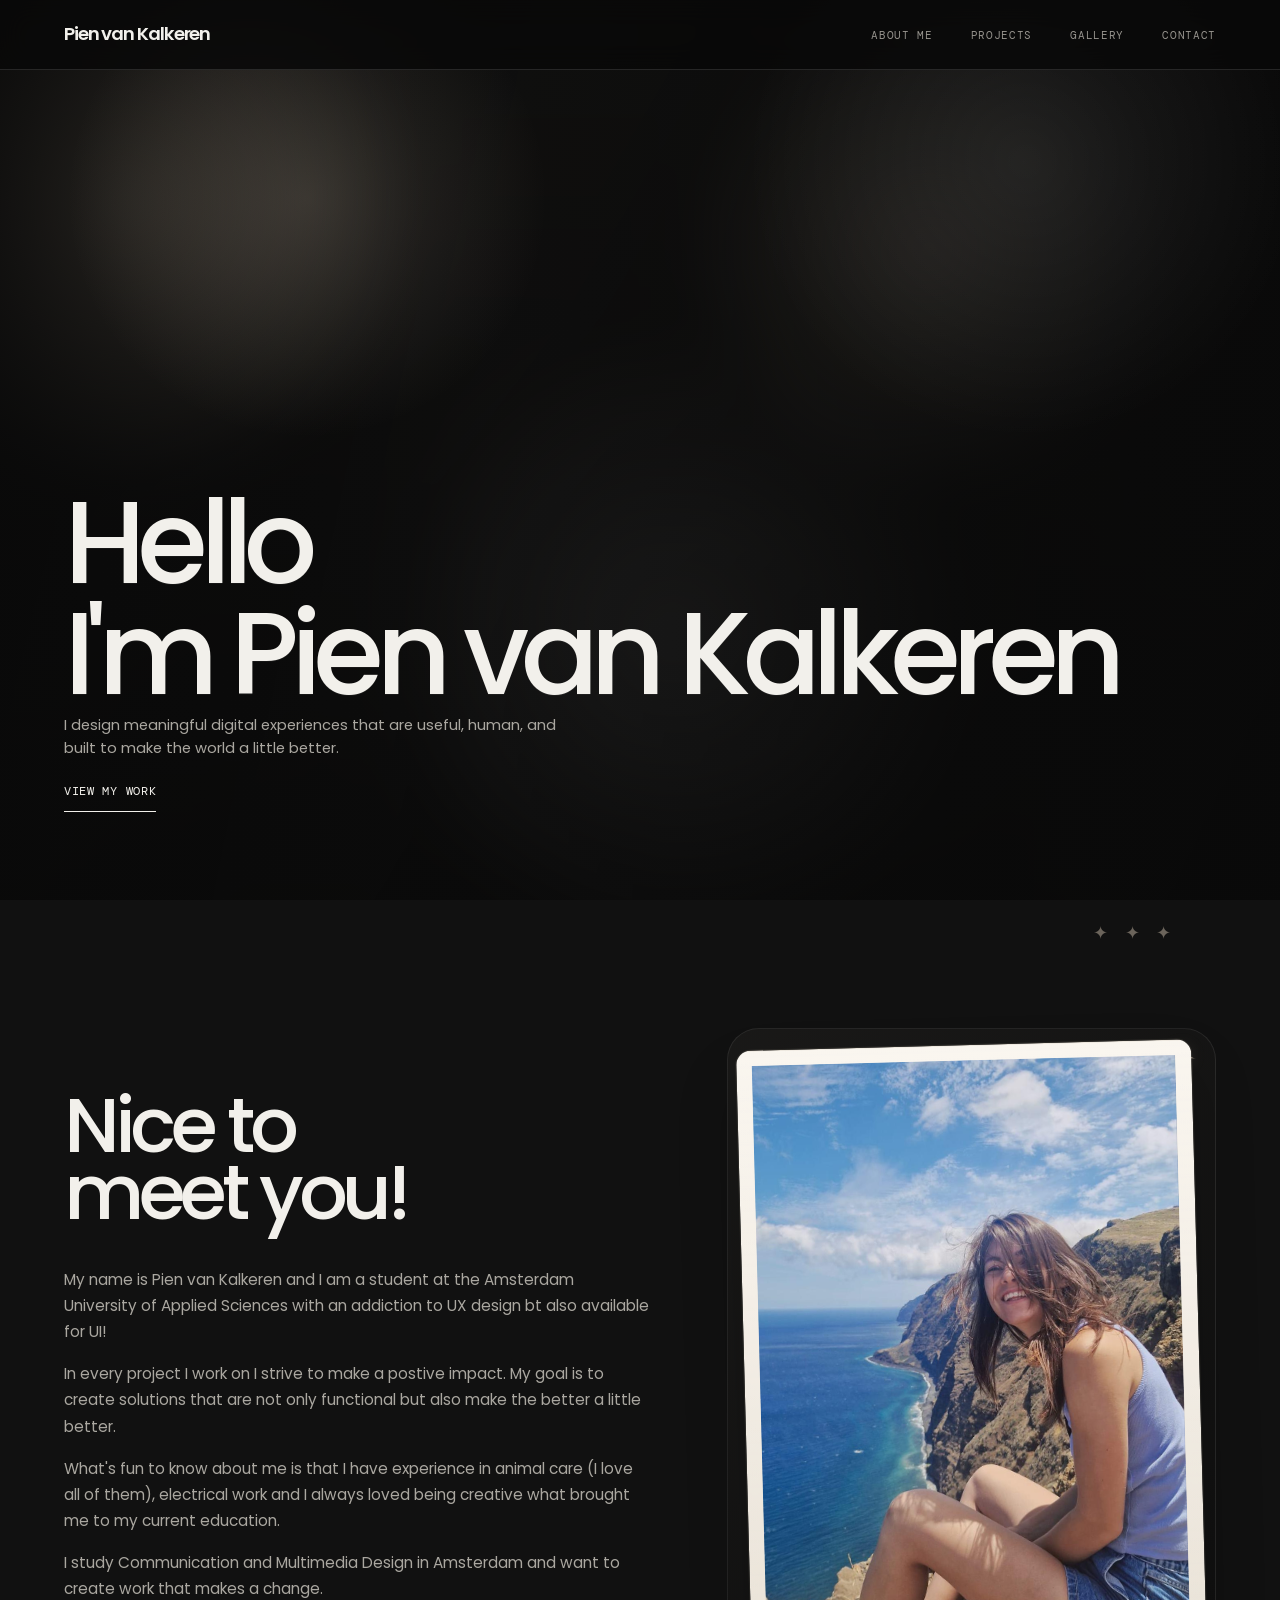
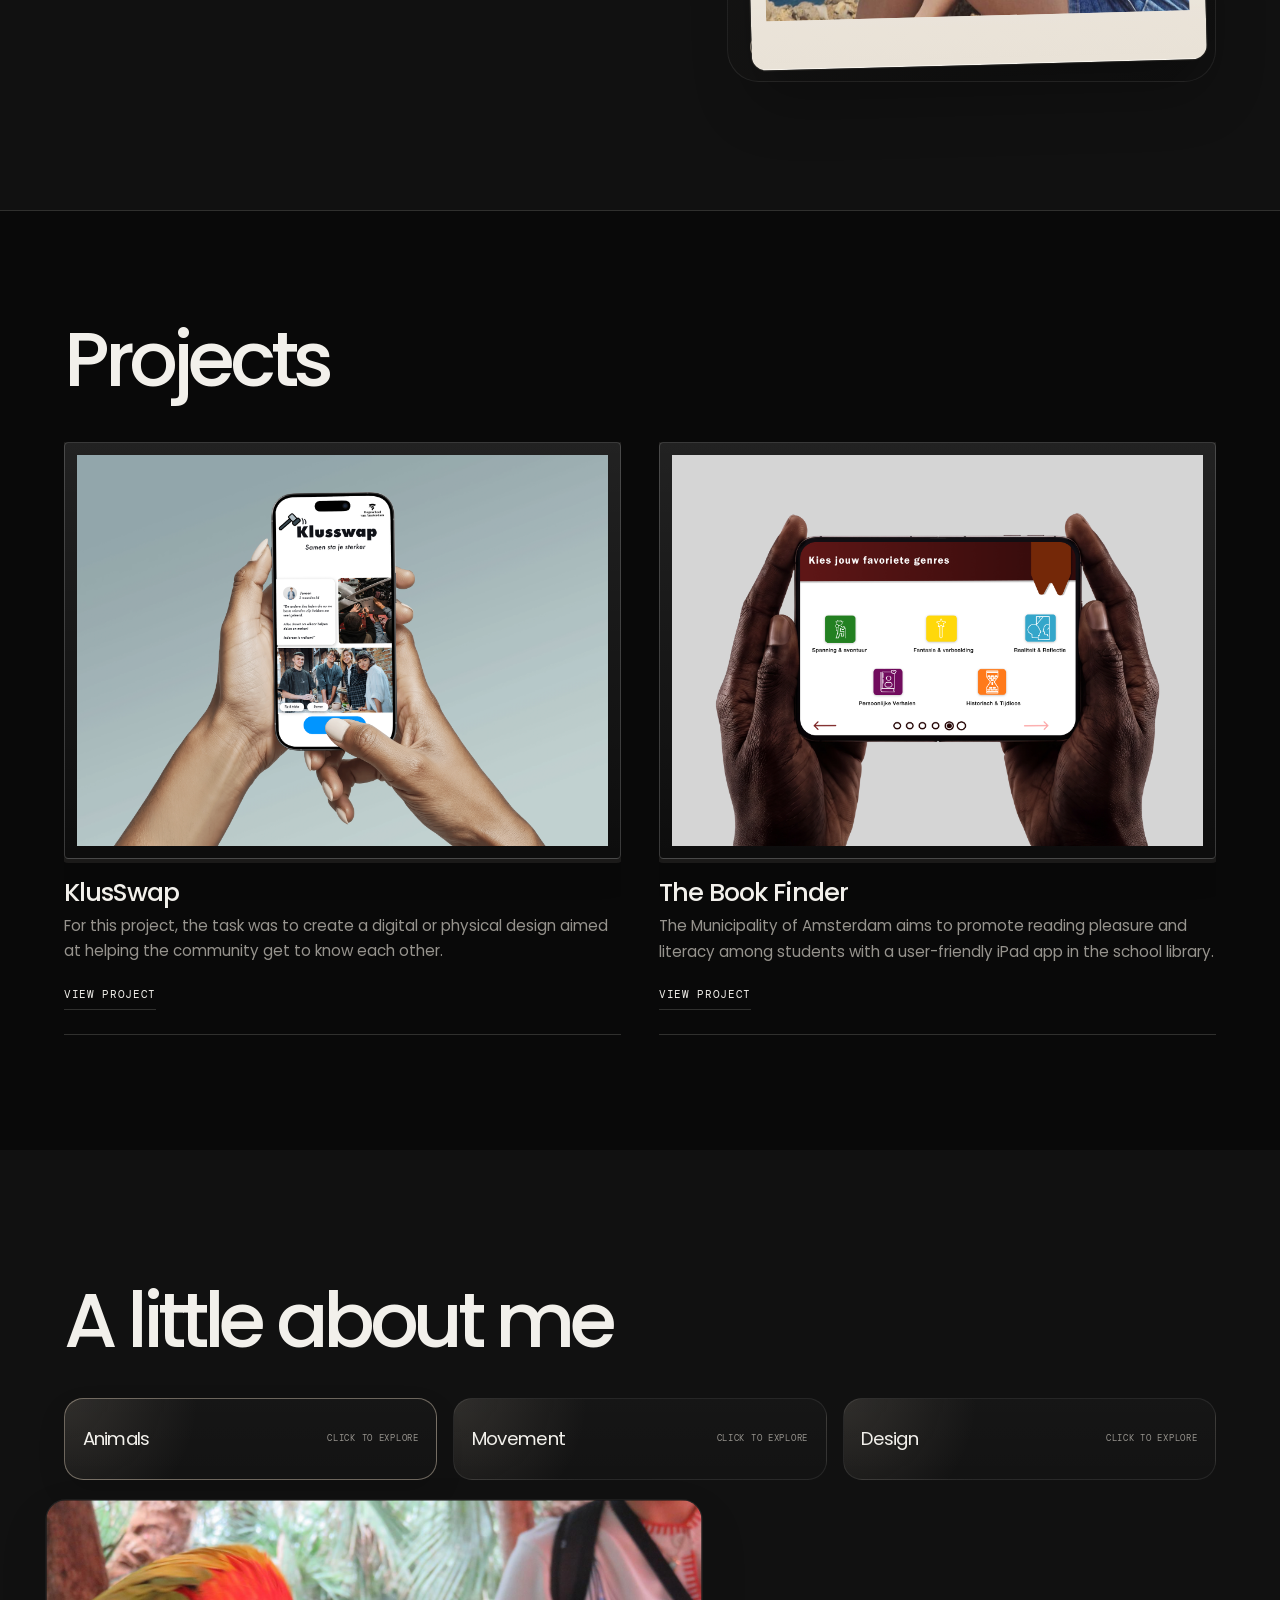
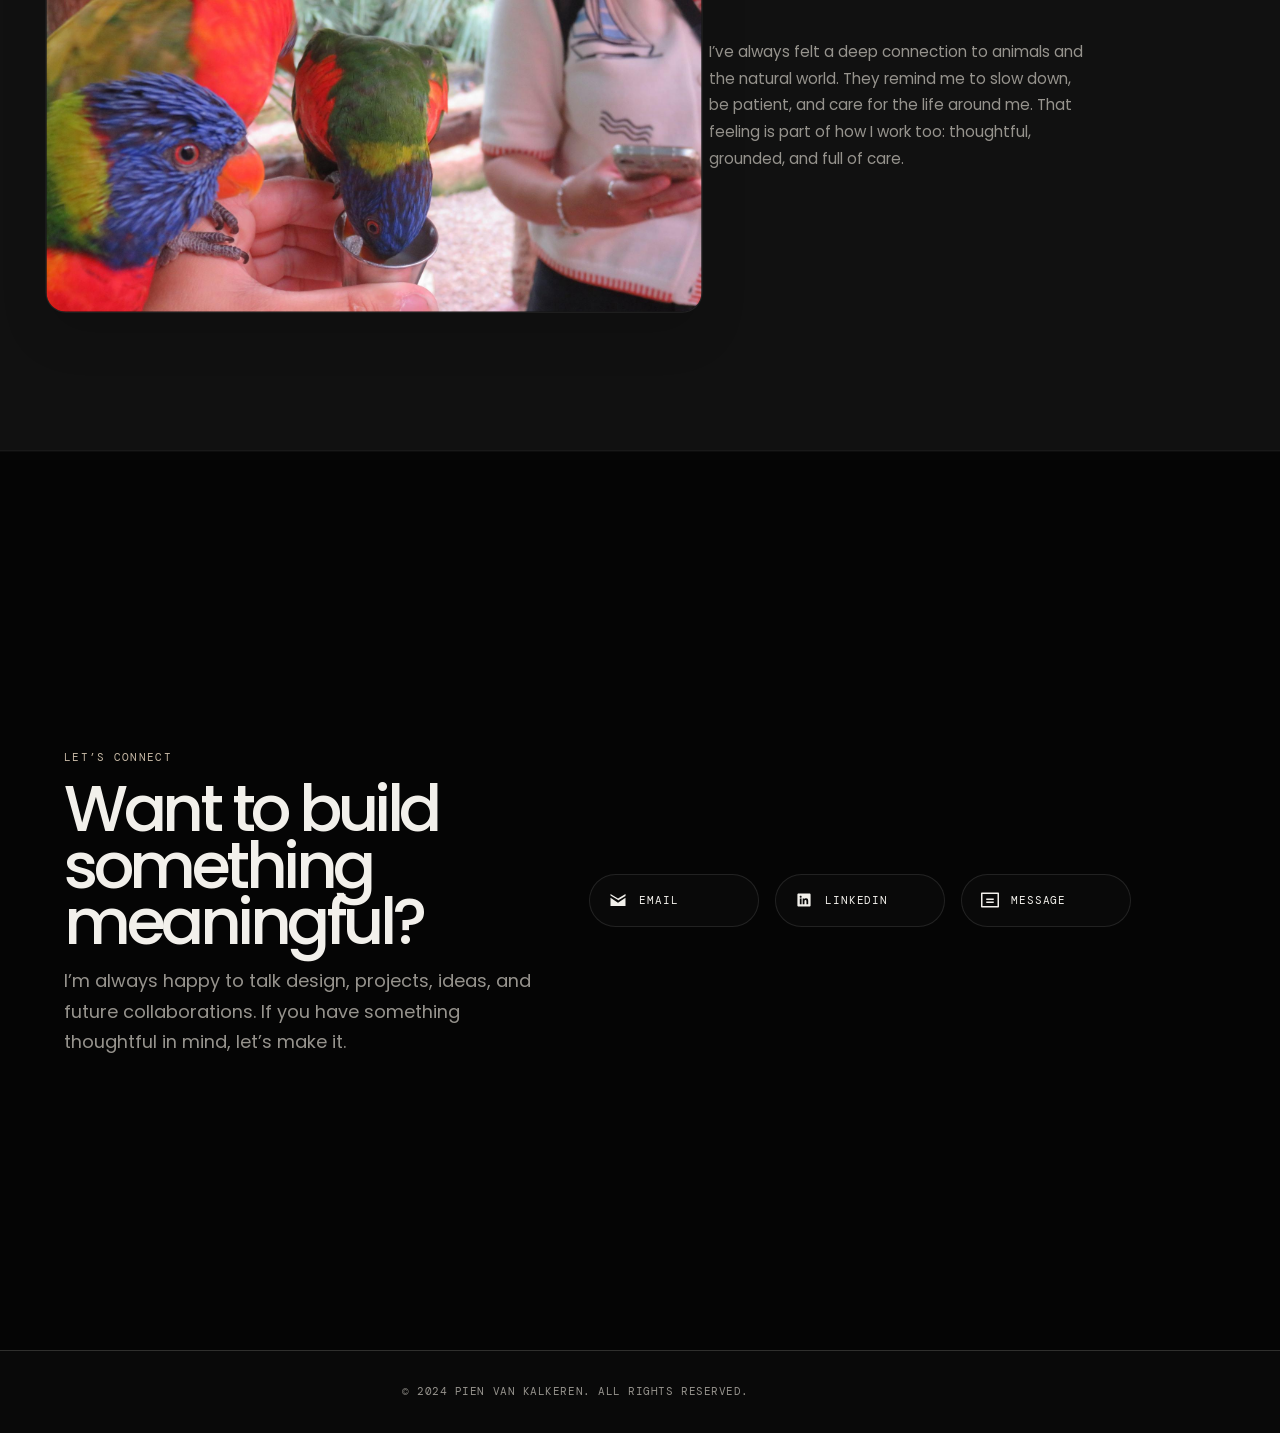
==== commit b2f48e09: "changes" ====
--- a/index.html
+++ b/index.html
@@ -14,6 +14,7 @@
                 <ul>
                     <li><a href="./overmij.html">About Me</a></li>
                     <li><a href="./projecten.html">Projects</a></li>
+                    <li><a href="./gallery.html">Gallery</a></li>
                     <li><a href="./contact.html">Contact</a></li>
                 </ul>
 
@@ -39,10 +40,11 @@
 
         <section class="photo-section">
             <div class="text-left">
-                <h2>About Me</h2>
-                <p>I am a student of software development and UI/UX, creating digital products that are useful, thoughtful, and built to make life better.</p>
-                <p>I have experience in animal care and electrical work, which taught me patience, problem-solving, and practical thinking. I love creative solutions and want to bring that mindset into future projects that have real impact.</p>
-                <p>I study Communication and Multimedia Design in Amsterdam and want to create work that combines design, technology, and a stronger future for people and the world.</p>
+                <h2>Nice to meet you!</h2>
+                <p>My name is Pien van Kalkeren and I am a student at the Amsterdam University of Applied Sciences with an addiction to UX design bt also available for UI!</p>
+                <p>In every project I work on I strive to make a postive impact. My goal is to create solutions that are not only functional but also make the better a little better.</p>
+                <p>What's fun to know about me is that I have experience in animal care (I love all of them), electrical work and I always loved being creative what brought me to my current education.</p>
+                <p>I study Communication and Multimedia Design in Amsterdam and want to create work that makes a change.</p>
             </div>
             <div class="image-right">
                 <img src="./Image/pienportrait.jpg" alt="Pien van Kalkeren" />
--- a/css/styles.css
+++ b/css/styles.css
@@ -328,7 +328,8 @@
 
 /* Home â€” about */
 .home section:nth-of-type(2) {
-  padding: clamp(5rem, 10vw, 10rem) var(--gutter);
+  min-height: 100vh;
+  padding: clamp(6rem, 10vw, 10rem) var(--gutter);
   background: var(--surface);
   text-align: left;
 }
@@ -360,10 +361,14 @@
 
 /* Home â€” selected projects */
 .home section:nth-of-type(3) {
-  padding: clamp(5rem, 9vw, 9rem) var(--gutter);
+  min-height: 100vh;
+  padding: clamp(6rem, 9vw, 9rem) var(--gutter);
   background: var(--bg);
   color: var(--text);
   text-align: left;
+  display: flex;
+  flex-direction: column;
+  justify-content: center;
 }
 
 .home section:nth-of-type(3) h2 {
@@ -403,12 +408,20 @@
   width: 100%;
   aspect-ratio: 4 / 3;
   height: auto;
+  padding: .75rem;
+  background:
+    linear-gradient(180deg, rgba(255,255,255,.1), rgba(255,255,255,.02));
+  border: 1px solid rgba(255,255,255,.18);
+  border-radius: .28rem;
+  box-shadow: 0 0 0 4px rgba(245,238,227,.08), 0 18px 26px rgba(0,0,0,.12);
   object-fit: cover;
-  transition: transform .7s cubic-bezier(.2,.7,.2,1);
+  object-position: center;
+  transition: transform .7s cubic-bezier(.2,.7,.2,1), box-shadow .3s ease;
 }
 
 .home section:nth-of-type(3) article:hover img {
-  transform: scale(1.025);
+  transform: none;
+  box-shadow: 0 0 0 4px rgba(245,238,227,.08), 0 22px 30px rgba(0,0,0,.16);
 }
 
 .home section:nth-of-type(3) article h3 {
@@ -453,9 +466,13 @@
 
 /* Home â€” skills */
 .home section:nth-of-type(4) {
-  padding: clamp(5rem, 9vw, 9rem) var(--gutter);
+  min-height: 100vh;
+  padding: clamp(6rem, 9vw, 9rem) var(--gutter);
   background: var(--surface);
   text-align: left;
+  display: flex;
+  flex-direction: column;
+  justify-content: center;
 }
 
 .home section:nth-of-type(4) h2 {
@@ -826,9 +843,23 @@
   display: flex;
   align-items: flex-end;
   min-height: 100vh;
-  padding: clamp(8rem, 12vw, 11rem) var(--gutter) 2.5rem;
+  padding: clamp(8rem, 12vw, 11rem) var(--gutter) 3.5rem;
   margin: 0;
   text-align: left;
+}
+
+body.projecten .intro {
+  display: flex;
+  flex-direction: column;
+  align-items: flex-start;
+  justify-content: flex-end;
+  gap: 1.35rem;
+}
+
+body.projecten .intro h2,
+body.projecten .intro p {
+  max-width: 100%;
+  margin: 0;
 }
 
 .eyebrow {
@@ -888,8 +919,8 @@
 .project-cards {
   display: grid;
   grid-template-columns: repeat(2, minmax(0, 1fr));
-  gap: clamp(1.5rem, 3vw, 3rem);
-  padding: 1rem var(--gutter) clamp(6rem, 10vw, 10rem);
+  gap: clamp(2.25rem, 4vw, 4rem);
+  padding: 1.5rem var(--gutter) clamp(6rem, 10vw, 10rem);
   margin: 0 auto;
 }
 
@@ -1004,9 +1035,9 @@
 .photo-section {
   position: relative;
   display: grid;
-  grid-template-columns: minmax(0, .8fr) minmax(0, 1.2fr);
+  grid-template-columns: minmax(0, 1.2fr) minmax(0, 1fr);
   align-items: center;
-  gap: clamp(2rem, 7vw, 7rem);
+  gap: clamp(2rem, 6vw, 5rem);
   padding: clamp(4rem, 9vw, 9rem) var(--gutter);
   margin: 0;
   border: 0;
@@ -1033,7 +1064,10 @@
 
 .text-left {
   flex: initial;
+  width: 100%;
+  max-width: 72rem;
   text-align: left;
+  align-self: center;
 }
 
 .text-left h2 {
@@ -1570,8 +1604,11 @@
   grid-template-columns: minmax(0, 1.1fr) minmax(0, 1.4fr);
   align-items: center;
   gap: 2rem;
-  padding: clamp(5rem, 9vw, 9rem) var(--gutter);
-  background: var(--surface);
+  min-height: 100vh;
+  padding: clamp(6rem, 9vw, 9rem) var(--gutter);
+  background: #050505;
+  border-top: 1px solid rgba(255,255,255,.08);
+  box-shadow: inset 0 1px 0 rgba(255,255,255,.03);
 }
 
 .contact-fun-copy small {
@@ -1690,13 +1727,17 @@
 
 body.boekenzoeker .hero-text {
   display: grid;
-  grid-template-columns: minmax(0, 1.05fr) minmax(0, .95fr);
+  grid-template-columns: minmax(0, 1.15fr) minmax(0, 2.35fr);
+  grid-template-areas:
+    'image title'
+    'image text';
   align-items: center;
   gap: clamp(2rem, 5vw, 4rem);
   padding: clamp(1.5rem, 3vw, 2rem) 0 0;
 }
 
 body.boekenzoeker .hero img {
+  grid-area: image;
   width: 100%;
   max-height: 620px;
   object-fit: cover;
@@ -1707,7 +1748,9 @@
 }
 
 body.boekenzoeker .hero h1 {
-  margin: 0 0 2.5rem;
+  grid-area: title;
+  width: 100%;
+  margin: 0;
   color: var(--text);
   background: none;
   font-size: clamp(3rem, 7vw, 7rem);
@@ -1715,6 +1758,9 @@
 }
 
 body.boekenzoeker .hero p {
+  grid-area: text;
+  width: 100%;
+  max-width: none;
   margin: 0;
   color: var(--muted);
   font-size: clamp(1.05rem, 1.5vw, 1.3rem);
@@ -1723,6 +1769,193 @@
 
 body.boekenzoeker img {
   border-radius: 0;
+}
+
+body.gallery-page {
+  background: var(--bg);
+}
+
+body.gallery-page main {
+  width: min(100%, 1400px);
+  margin: 0 auto;
+  padding: 7rem var(--gutter) 6rem;
+}
+
+.gallery-hero {
+  display: flex;
+  flex-direction: column;
+  align-items: flex-start;
+  justify-content: flex-end;
+  min-height: 52vh;
+  padding: 0 0 2rem;
+}
+
+.gallery-hero h1 {
+  margin: 0 0 1.2rem;
+  max-width: 10ch;
+  font-size: clamp(3rem, 7vw, 7rem);
+  letter-spacing: -.08em;
+}
+
+.gallery-hero p:last-child {
+  max-width: 42rem;
+  margin: 0;
+  color: var(--muted);
+  font-size: clamp(1rem, 1.4vw, 1.4rem);
+  line-height: 1.7;
+}
+
+.gallery-grid {
+  display: grid;
+  grid-template-columns: repeat(3, minmax(0, 1fr));
+  gap: .85rem;
+  padding-top: 1.5rem;
+}
+
+.gallery-card {
+  position: relative;
+  display: block;
+  padding: 0;
+  background: transparent;
+  border: 0;
+  border-radius: 0;
+  overflow: hidden;
+  cursor: pointer;
+  transition: transform .28s ease, opacity .28s ease, filter .28s ease;
+}
+
+.gallery-card:hover {
+  transform: scale(1.025);
+  opacity: .96;
+  filter: saturate(1.05);
+}
+
+.gallery-card img {
+  display: block;
+  width: 100%;
+  height: 310px;
+  object-fit: cover;
+  background: rgba(255,255,255,.02);
+  transition: transform .28s ease;
+}
+
+.gallery-card:hover img {
+  transform: scale(1.04);
+}
+
+.gallery-open-btn {
+  position: absolute;
+  right: .9rem;
+  bottom: .9rem;
+  border: 1px solid rgba(255,255,255,.18);
+  border-radius: 999px;
+  background: rgba(9,9,9,.58);
+  color: var(--text);
+  font-family: var(--mono);
+  font-size: .62rem;
+  letter-spacing: .08em;
+  text-transform: uppercase;
+  padding: .65rem .9rem;
+  backdrop-filter: blur(10px);
+  cursor: pointer;
+  transition: background .25s ease, transform .25s ease;
+}
+
+.gallery-open-btn:hover {
+  background: rgba(198,184,165,.18);
+  transform: translateY(-1px);
+}
+
+.gallery-card.wide img {
+  height: 310px;
+}
+
+.gallery-card.tall img {
+  height: 310px;
+}
+
+.gallery-card-copy {
+  display: none;
+}
+
+.gallery-modal {
+  position: fixed;
+  inset: 0;
+  z-index: 999;
+  display: none;
+  align-items: center;
+  justify-content: center;
+  padding: 2rem;
+  background: rgba(9,9,9,.82);
+  backdrop-filter: blur(12px);
+  opacity: 0;
+  transition: opacity .28s ease;
+}
+
+.gallery-modal.is-open {
+  display: flex;
+  opacity: 1;
+}
+
+.gallery-modal-content {
+  position: relative;
+  display: grid;
+  grid-template-columns: minmax(0, 1.1fr) minmax(0, .9fr);
+  gap: 2rem;
+  width: min(100%, 1100px);
+  padding: 1.5rem;
+  background: rgba(17,17,17,.96);
+  border: 1px solid rgba(255,255,255,.08);
+  border-radius: 1.5rem;
+  box-shadow: 0 32px 80px rgba(0,0,0,.3);
+  transform: translateY(18px) scale(.98);
+  opacity: 0;
+  transition: transform .28s ease, opacity .28s ease;
+}
+
+.gallery-modal.is-open .gallery-modal-content {
+  transform: translateY(0) scale(1);
+  opacity: 1;
+}
+
+.gallery-modal-content img {
+  width: 100%;
+  max-height: 70vh;
+  object-fit: cover;
+  border-radius: 1rem;
+}
+
+.gallery-modal-copy {
+  display: flex;
+  flex-direction: column;
+  justify-content: center;
+}
+
+.gallery-modal-copy h3 {
+  margin: 0 0 1rem;
+  color: var(--text);
+  font-size: clamp(2rem, 4vw, 3.2rem);
+  letter-spacing: -.06em;
+}
+
+.gallery-modal-copy p {
+  color: var(--muted);
+  font-size: 1rem;
+  line-height: 1.8;
+}
+
+.gallery-modal-close {
+  position: absolute;
+  top: 1rem;
+  right: 1rem;
+  width: 2.4rem;
+  height: 2.4rem;
+  border: 1px solid rgba(255,255,255,.1);
+  border-radius: 999px;
+  background: rgba(255,255,255,.02);
+  color: var(--text);
+  font-size: 1.5rem;
+  cursor: pointer;
 }
 
 body.boekenzoeker main h3 {
@@ -2142,6 +2375,14 @@
     grid-template-columns: 1fr;
   }
 
+  body.gallery-page main {
+    padding-top: 8rem;
+  }
+
+  .gallery-grid {
+    grid-template-columns: 1fr;
+  }
+
   body.vaardigheden main {
     padding: 8rem 1.5rem 5rem;
   }
